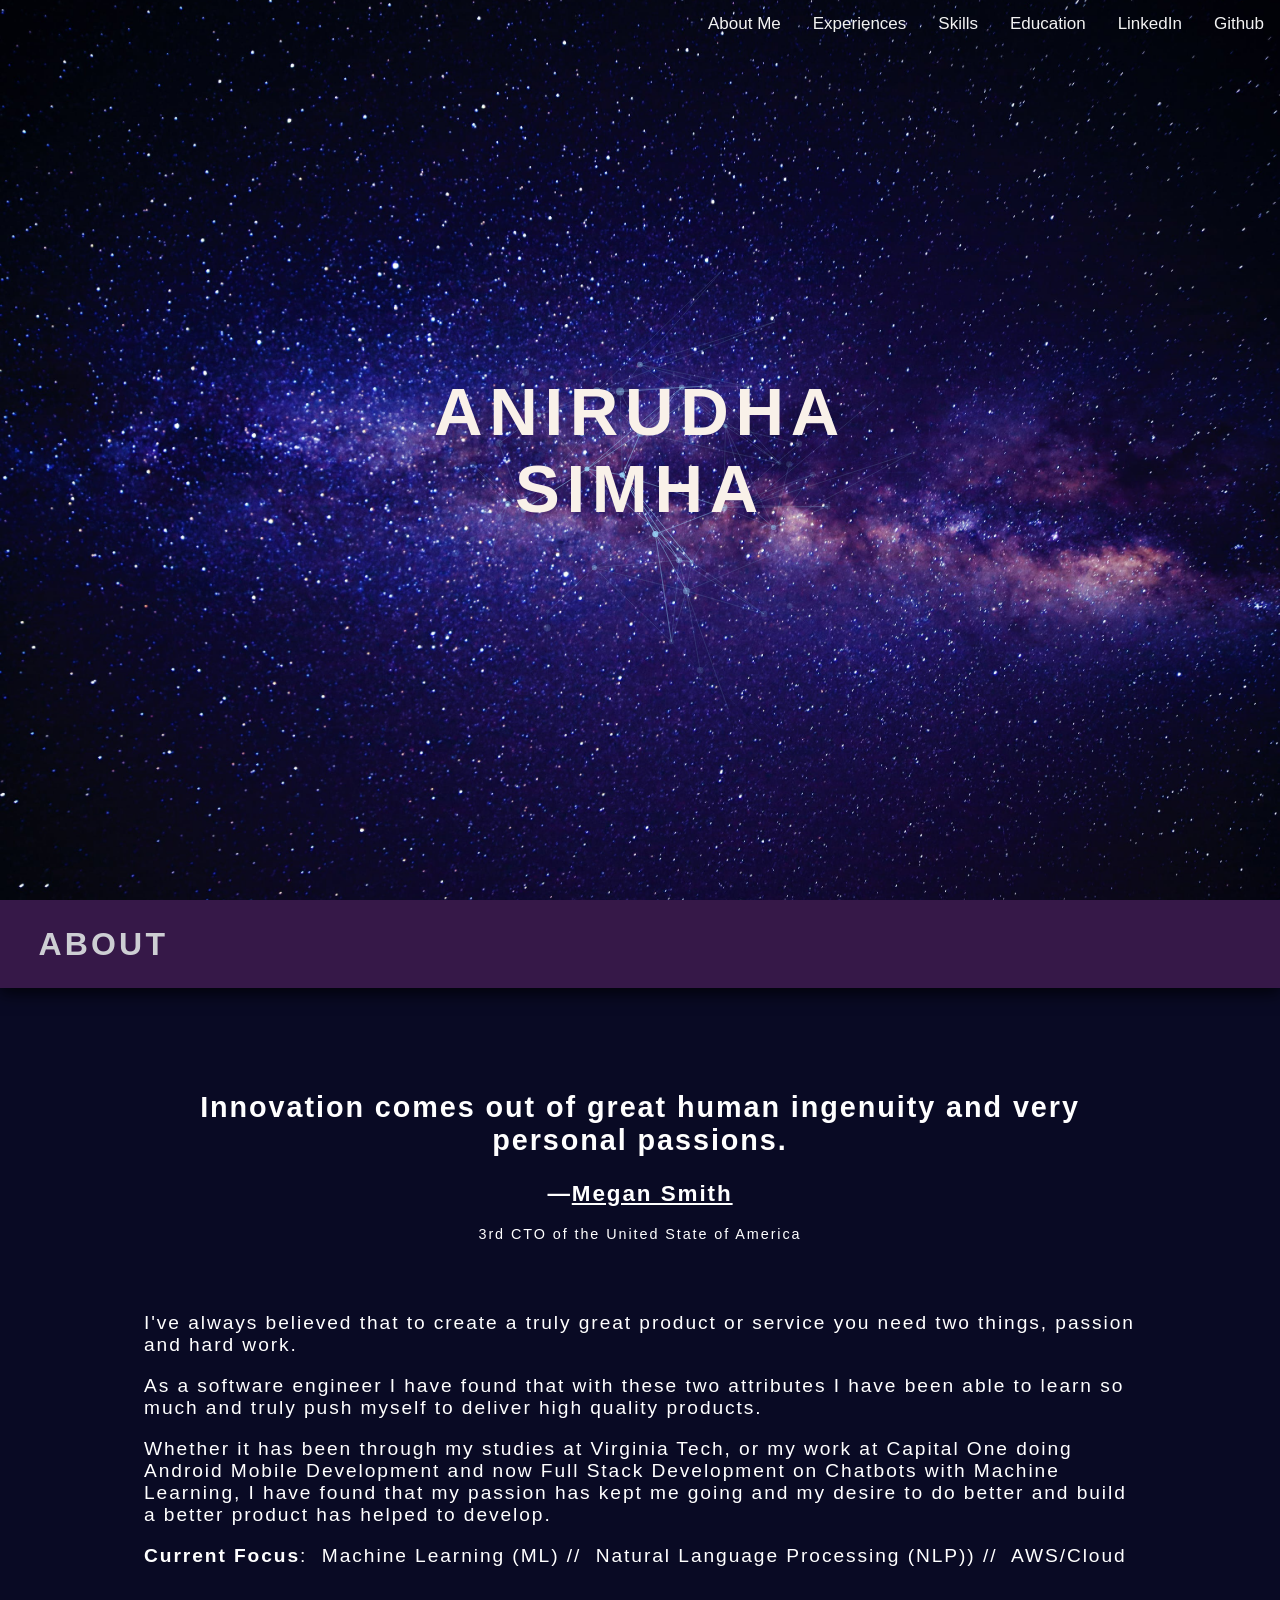
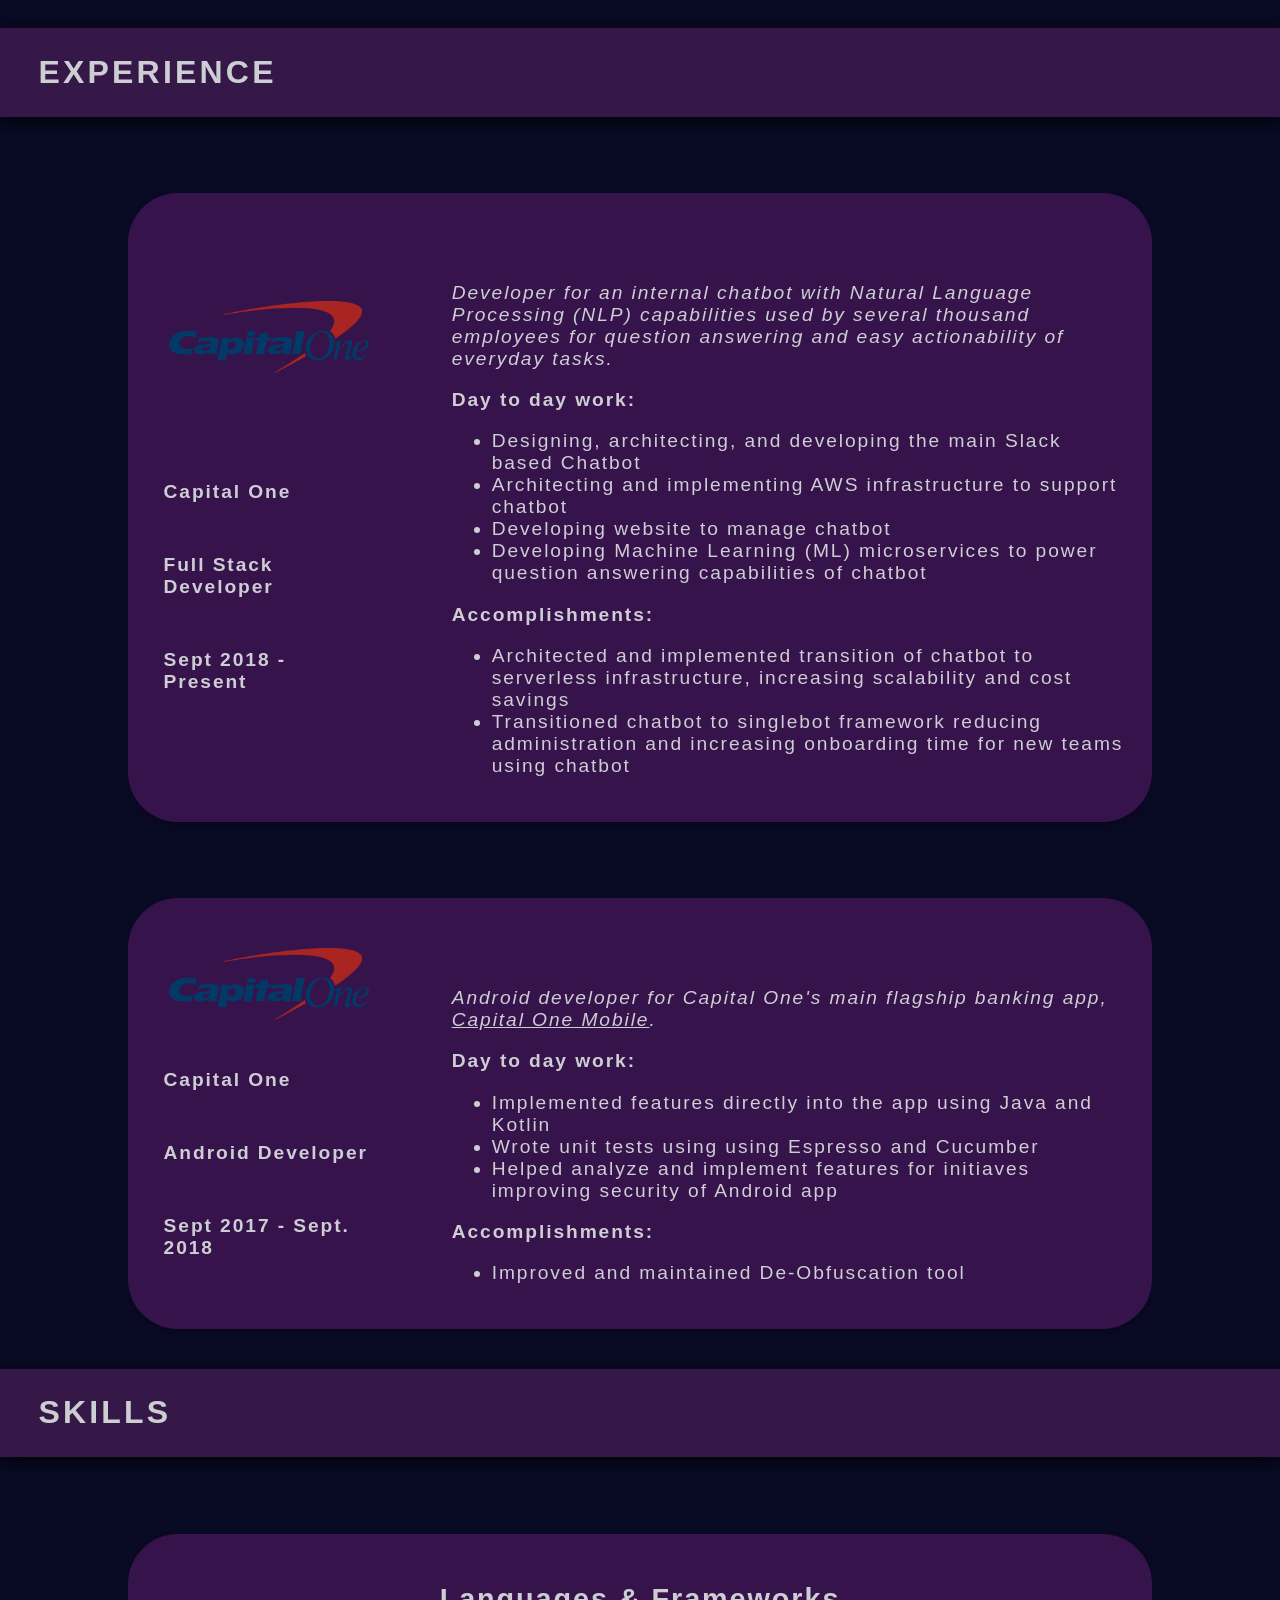
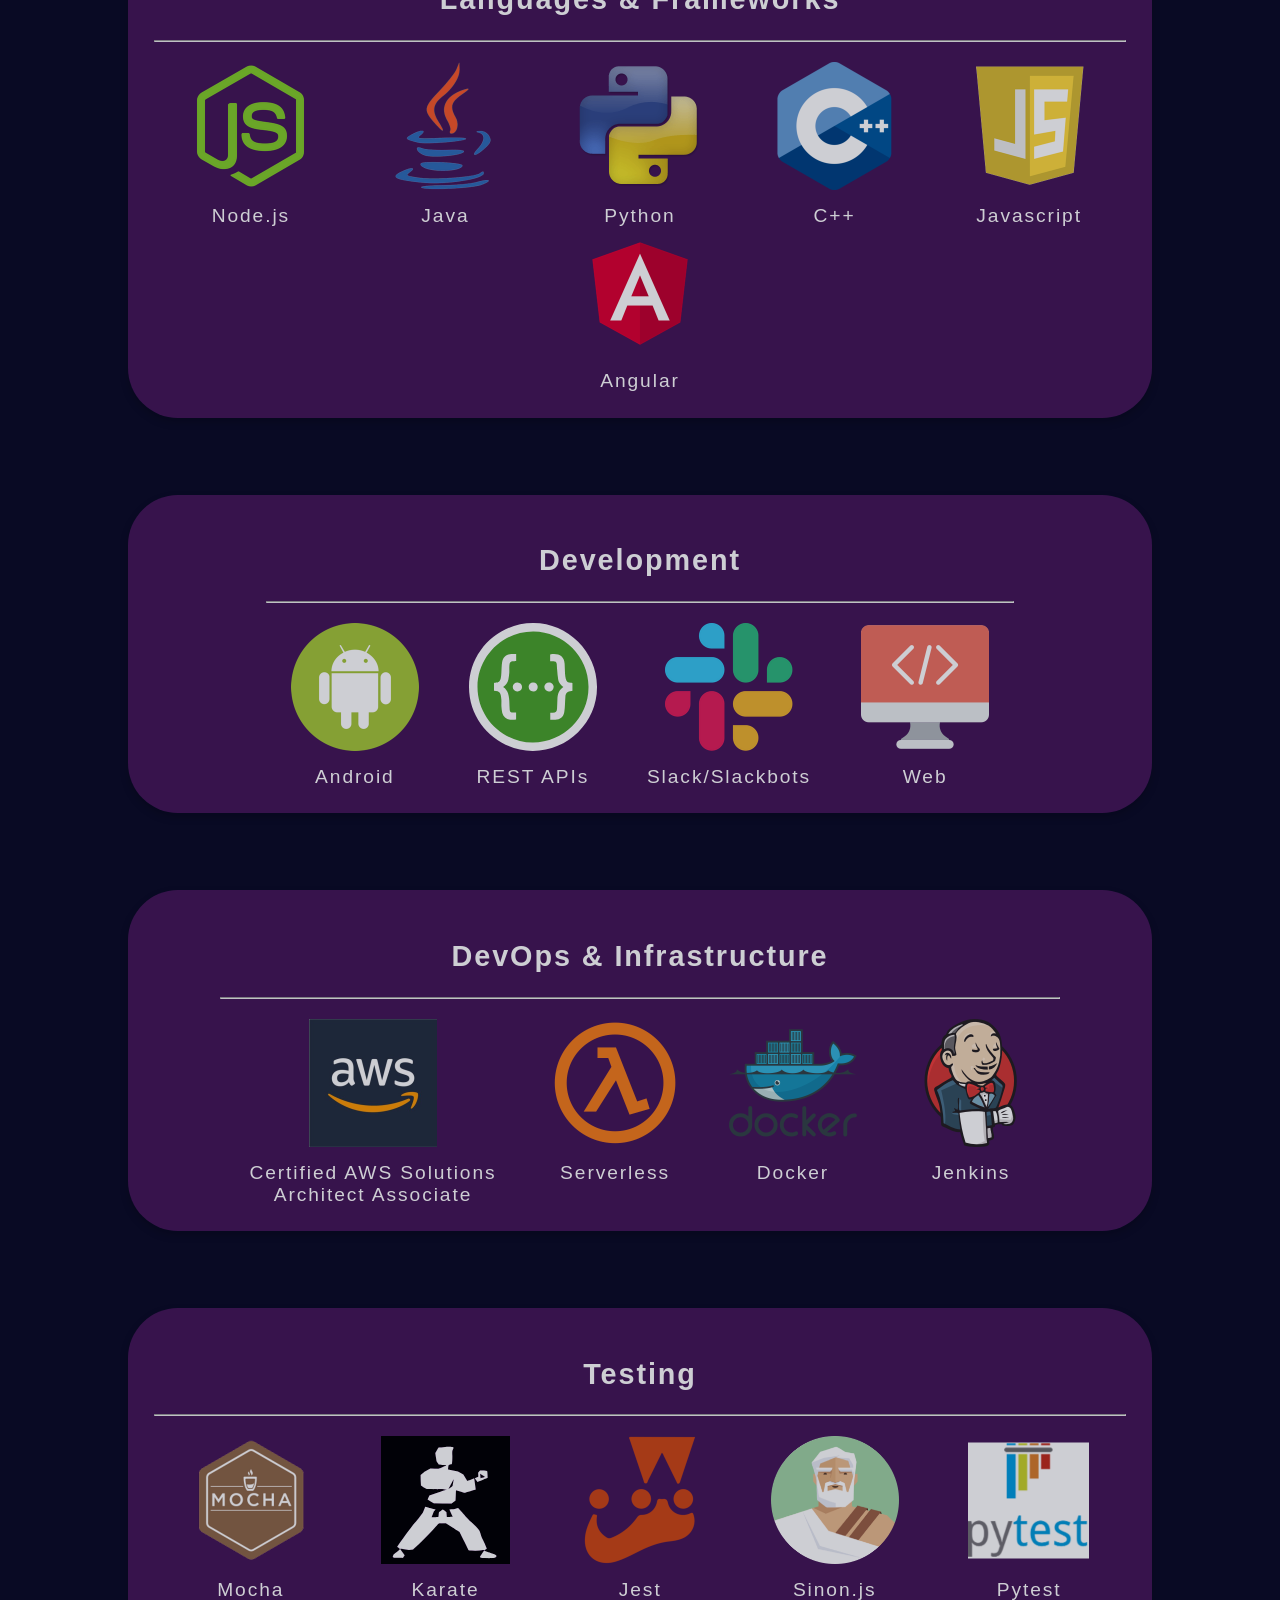
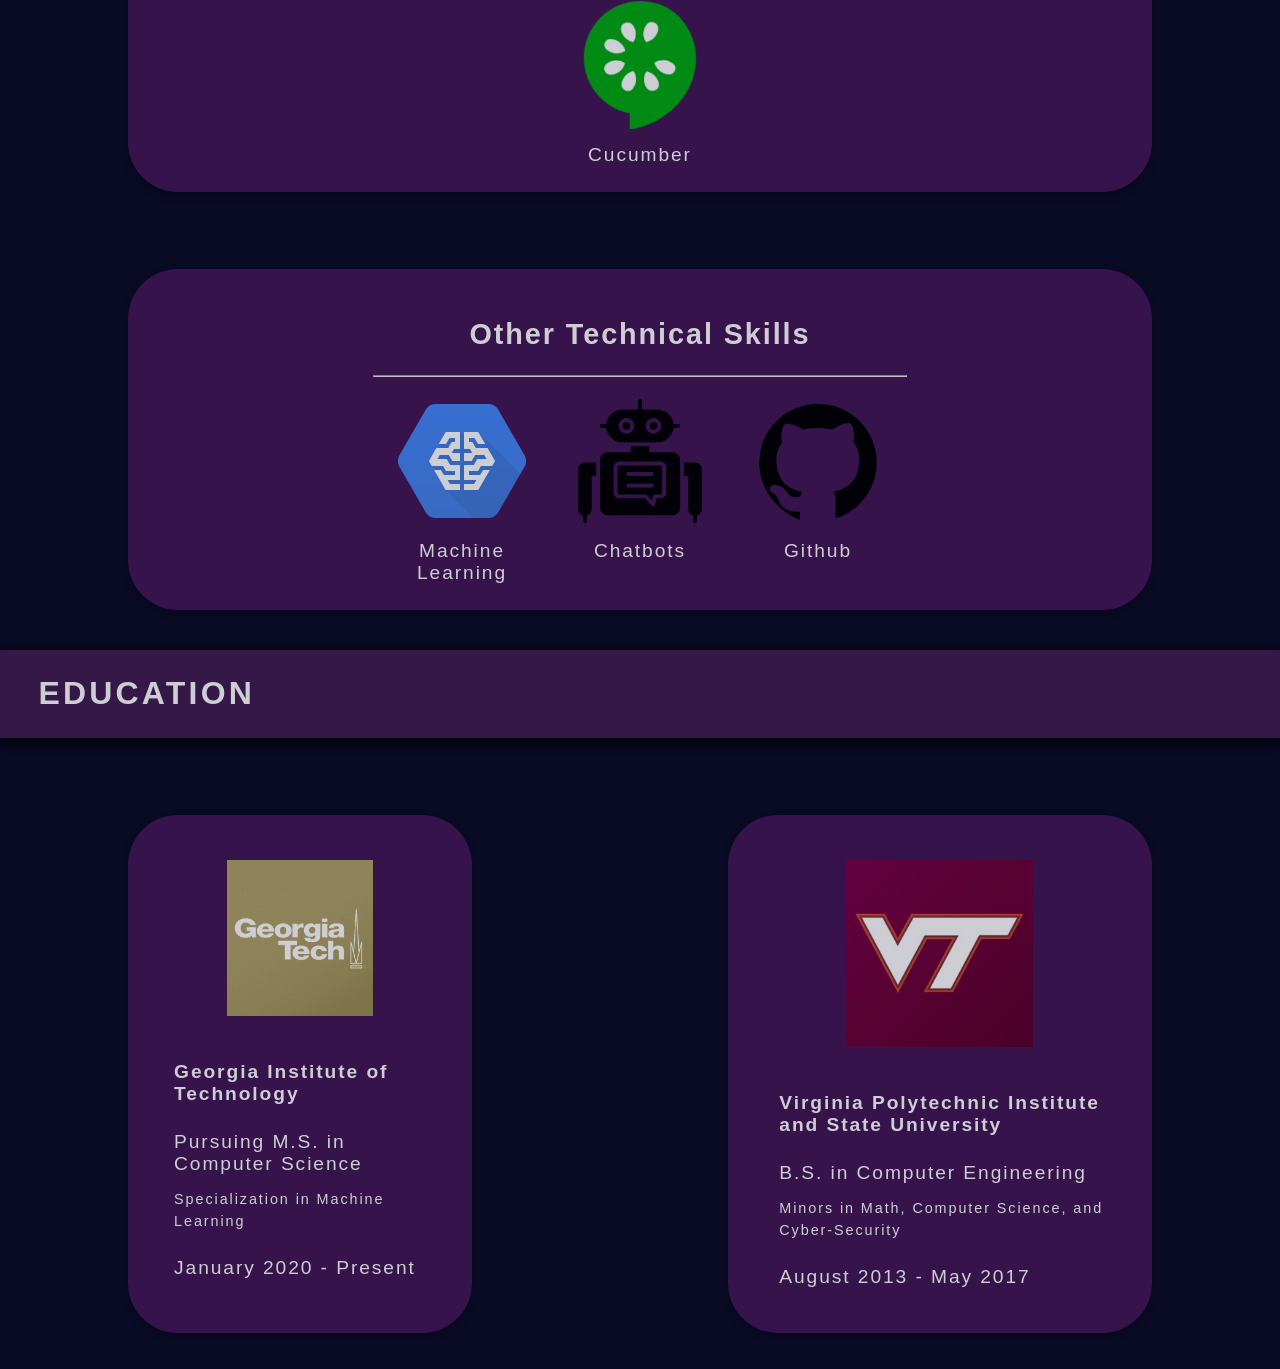
==== index.html @ b4ef79b9 "icon" ====
<!DOCTYPE html>
<html lang="en" class="no-js">

<head>
    <meta charset="UTF-8"/>
    <meta http-equiv="X-UA-Compatible" content="IE=edge">
    <!--    <meta name="viewport" content="width=device-width, initial-scale=1">-->
    <meta name="viewport" content="user-scalable=no, width=device-width, initial-scale=1.0"/>
    <meta name="apple-mobile-web-app-capable" content="yes"/>
    <meta name="author" content="Anirudha Simha">
    <meta name="description" content="Anirudha Simha's personal website | Software Engineer | M.S. Student">
    <title>Anirudha Simha</title>
    <link rel="shortcut icon" href="./images/favicon.ico">
    <link rel="stylesheet" type="text/css" href="styles/normalize.css"/>
    <link rel="stylesheet" type="text/css" href="styles/main.css"/>
    <link rel="stylesheet" type="text/css" href="styles/component.css"/>
    <!-- <link rel="stylesheet" type="text/css" href="styles/animated_background.css" /> -->
    <link href='http://fonts.googleapis.com/css?family=Raleway:200,400,800' rel='stylesheet' type='text/css'>
    <!--[if IE]>
    <script src="http://html5shiv.googlecode.com/svn/trunk/html5.js"></script>
    <![endif]-->
</head>

<!-- Background color is a steel gray color -->

<body>
<section id="intro">
    <!-- Displaying a cool space space background -->
    <div class=" demo-1">

        <div class="content">
            <div id="large-header" class="large-header">
                <div class="topnav" id="navbar">
                    <a href="#about">About Me</a>
                    <a href="#experience">Experiences</a>
                    <a href="#skills">Skills</a>
                    <a href="#education">Education</a>
                    <a href="https://linkedin.com/in/anirudha-simha" target="_blank">LinkedIn</a>
                    <a href="https://github.com/anirudha-simha" target="_blank">Github</a>
                </div>
                <canvas id="demo-canvas"></canvas>

                <h1 class="main-title">Anirudha Simha</h1>
            </div>

        </div>
    </div>
</section>


<!-- <div class="stars" style="z-index: -999;"></div>
<div class="twinkling" style="z-index: -998;"></div> -->

<!-- About Me -->

<section id="about">
    <h1 class=" section-title ">About</h1>
    <div class=" container section-content ">
        <!-- Quote that I belive in -->
        <blockquote style=" color: white; text-align: center; ">
            <h2 class=" quotation ">Innovation comes out of great human ingenuity and very personal passions.</h2>
            <h3>—<a href="https://en.wikipedia.org/wiki/Megan_Smith" target="_blank" style="color: white;">Megan
                Smith</a></h3>
            <sup>3rd CTO of the United State of America</sup>
        </blockquote>
        <br>
        <p style=" color: white; ">
            I've always believed that to create a truly great product or service you need two things, passion and hard
            work.
        </p>
        <p style=" color: white; ">
            As a software engineer I have found that with these two attributes I have been able to learn so much and
            truly push myself to deliver high quality products.
        </p>
        <p style=" color: white; ">
            Whether it has been through my studies at Virginia Tech, or my work at Capital One doing Android Mobile
            Development and now Full Stack Development on Chatbots with Machine Learning, I have found that my passion
            has kept me going and my desire to do better
            and build a better product has helped to develop.
        </p>
        <p style=" color: white; ">
            <strong>Current Focus</strong>:&nbsp;
            <a>Machine Learning (ML)</a>&nbsp;//&nbsp;
            <a>Natural Language Processing (NLP))</a>&nbsp;//&nbsp;
            <a>AWS/Cloud</a>
        </p>
    </div>
</section>

<!-- My Experiences -->

<section id="experience" style=" margin-top: 40px; ">
    <!--        <div class="stars" style="z-index: -999;"></div>-->
    <!--        <div class="twinkling" style="z-index: -998;"></div>-->
    <!-- Header -->
    <h1 class=" section-title ">Experience</h1>

    <!-- Curent Position at Capital One -->
    <div class=" card section-content ">
        <div class=" work-card-image-container ">
            <img class=" work-card-image " src=" images/1280px-Capital_One_logo.svg.png ">
            <div class=work-card-details>
                <h4><b>Capital One</b></h4>
                <h4><b>Full Stack Developer</b></h4>
                <h4><b>Sept 2018 - Present</b></h4>
            </div>
        </div>

        <div class=" work-card-content " style=" margin-left: 7%; ">
            <p><br><br><i>Developer for an internal chatbot with Natural Language Processing
                (NLP) capabilities used by several thousand employees for question answering and easy
                actionability of everyday tasks.</i><br></p>

            <b style=" margin-top: 20px; ">Day to day work:</b>
            <ul>
                <li>Designing, architecting, and developing the main Slack based Chatbot</li>
                <li>Architecting and implementing AWS infrastructure to support chatbot</li>
                <li>Developing website to manage chatbot</li>
                <li>Developing Machine Learning (ML) microservices to power question answering capabilities of chatbot
                </li>
            </ul>

            <b style=" margin-top: 20px; ">Accomplishments:</b>
            <ul>
                <li>Architected and implemented transition of chatbot to serverless infrastructure, increasing
                    scalability and cost savings
                </li>
                <li>Transitioned chatbot to singlebot framework reducing administration and increasing onboarding time
                    for new teams using chatbot
                </li>
            </ul>

        </div>
    </div>

    <!-- Android Position at Capital One -->
    <div class=" card section-content">
        <div class=" work-card-image-container ">
            <img class=" work-card-image " src=" images/1280px-Capital_One_logo.svg.png ">
            <div class=work-card-details>
                <h4><b>Capital One</b></h4>
                <h4><b>Android Developer</b></h4>
                <h4><b>Sept 2017 - Sept. 2018</b></h4>
            </div>
        </div>
        <div class=" work-card-content " style=" margin-left: 7%; ">


            <p><br><br><i>Android developer for Capital One's main flagship banking app, <a style="color: white;"
                                                                                            target="_blank"
                                                                                            href="https://play.google.com/store/apps/details?id=com.konylabs.capitalone&hl=en_US">Capital
                One Mobile</a>.</i><br></p>

            <b style=" margin-top: 20px; ">Day to day work:</b>
            <ul>
                <li>Implemented features directly into the app using Java and Kotlin</li>
                <li>Wrote unit tests using using Espresso and Cucumber</li>
                <li>Helped analyze and implement features for initiaves improving security of Android app</li>
            </ul>

            <b style=" margin-top: 20px; ">Accomplishments:</b>
            <ul>
                <li>Improved and maintained De-Obfuscation tool</li>
            </ul>


        </div>
    </div>


</section>

<section id="skills" style=" margin-top: 40px; ">

    <h1 class=" section-title ">Skills</h1>

    <!-- Languages -->
    <div class="card section-content">
        <div style="width: inherit;text-align: center;overflow: hidden;">
            <h2 style="justify-content: center;">Languages & Frameworks</h4>
                <hr>
                <div class="icons-container">
                    <!-- Node.js  -->
                    <figure class="skills-holder">
                        <img class="skills-icon" src="images/languages/node.jpg">
                        <figcaption>Node.js</figcaption>
                    </figure>

                    <!-- Java -->
                    <figure class="skills-holder">
                        <img class="skills-icon" src=" images/languages/1200px-Java_programming_language_logo.svg.png">
                        <figcaption>Java</figcaption>
                    </figure>

                    <!-- Python -->
                    <figure class="skills-holder">
                        <img class="skills-icon" src=" images/languages/1200px-Python-logo-notext.svg.png">
                        <figcaption>Python</figcaption>
                    </figure>

                    <!-- C++ -->
                    <figure class="skills-holder">
                        <img class="skills-icon" src=" images/languages/306px-ISO_C++_Logo.svg.png">
                        <figcaption>C++</figcaption>
                    </figure>

                    <!-- Javascript -->
                    <figure class="skills-holder">
                        <img class="skills-icon" src="images/languages/d5cdfab0bec790f3e69ca95930cfa7b5.png">
                        <figcaption>Javascript</figcaption>
                    </figure>

                    <!-- Angular -->
                    <figure class="skills-holder">
                        <img class="skills-icon" src="images/languages/angular.png">
                        <figcaption>Angular</figcaption>
                    </figure>
                    <!-- C -->
                    <!-- <figure class="skills-holder
">
                    <img class="skills-icon" src="images/c-programming-569564.webp">
                    <figcaption>C++</figcaption>
                </figure> -->

                </div>
        </div>
    </div>

    <!-- Development Skills -->
    <div class="card section-content">
        <div style="width: inherit;text-align: center;overflow: hidden;">
            <h2 style="justify-content: center;">Development</h4>
                <hr>
                <div class="icons-container">
                    <!-- Android Development  -->
                    <figure class="skills-holder">
                        <img class="skills-icon" src="images/development/android_logo.png">
                        <figcaption>Android</figcaption>
                    </figure>

                    <!-- REST API Development  -->
                    <figure class="skills-holder">
                        <img class="skills-icon" src="images/development/rest_apis.svg">
                        <figcaption>REST APIs</figcaption>
                    </figure>

                    <!-- Slack Development  -->
                    <figure class="skills-holder">
                        <img class="skills-icon" src="images/development/slack-logo-1481728-1254330.png">
                        <figcaption>Slack/Slackbots</figcaption>
                    </figure>

                    <!-- Web Development  -->
                    <figure class="skills-holder">
                        <img class="skills-icon" src="images/development/web-dev.png">
                        <figcaption>Web</figcaption>
                    </figure>


                </div>
        </div>
    </div>

    <!-- Backend, DevOps, and Infrastructure Skills -->
    <div class="card section-content">
        <div style="width: inherit;text-align: center;overflow: hidden;">
            <h2 style="justify-content: center;">DevOps & Infrastructure</h4>
                <hr>
                <div class="icons-container">
                    <!-- AWS  -->
                    <figure class="skills-holder">
                        <img class="skills-icon" src="images/technical_skills/aws.png">
                        <figcaption style="max-width: 256px"> Certified AWS Solutions Architect Associate</figcaption>
                    </figure>

                    <!-- Serverless  -->
                    <figure class="skills-holder">
                        <img class="skills-icon" src="images/aws/AWS_Lambda_logo.png">
                        <figcaption>Serverless</figcaption>
                    </figure>

                    <!-- Docker  -->
                    <figure class="skills-holder">
                        <img class="skills-icon" src="images/technical_skills/docker.png">
                        <figcaption>Docker</figcaption>
                    </figure>

                    <!-- Jenkins  -->
                    <figure class="skills-holder">
                        <img class="skills-icon" src="images/technical_skills/jenkins.png">
                        <figcaption>Jenkins</figcaption>
                    </figure>


                </div>
        </div>
    </div>

    <!-- Testing Skills -->
    <div class="card section-content">
        <div style="width: inherit;text-align: center;overflow: hidden;">
            <h2 style="justify-content: center;">Testing</h4>
                <hr>
                <div class="icons-container">
                    <!-- Unit Development  -->
                    <figure class="skills-holder">
                        <a href="https://mochajs.org" target="_blank">
                            <img class="skills-icon" src="images/testing/mocha.png">
                        </a>
                        <figcaption>Mocha</figcaption>
                    </figure>

                    <!-- ATDD Testing  -->
                    <figure class="skills-holder">
                        <a href="https://github.com/intuit/karate" target="_blank">
                            <img class="skills-icon" src="images/testing/karate-logo.svg"
                                 style="width: auto ;height: 128px;">
                        </a>
                        <figcaption>Karate</figcaption>
                    </figure>

                    <!-- Jest Testing  -->
                    <figure class="skills-holder">
                        <a href="https://jestjs.io/" target="_blank">
                            <img class="skills-icon" src="images/testing/jestlogo.png">
                        </a>
                        <figcaption>Jest</figcaption>
                    </figure>

                    <!-- Sinon  -->
                    <figure class="skills-holder">
                        <a href="https://sinonjs.org/" target="_blank">
                            <img class="skills-icon" src="images/testing/sinon.png"
                                 style="max-width: 128px; max-height: 128px;">
                        </a>
                        <figcaption>Sinon.js</figcaption>
                    </figure>

                    <!-- Pytest  -->
                    <figure class="skills-holder">
                        <a href="https://docs.pytest.org/en/latest/" target="_blank">
                            <img class="skills-icon" src="images/testing/pytest.png">
                        </a>
                        <figcaption>Pytest</figcaption>
                    </figure>

                    <!-- Cucmber  -->
                    <figure class="skills-holder">
                        <a href="https://cucumber.io/" target="_blank">
                            <img class="skills-icon" src="images/testing/cucmber.png"
                                 style="width: 128px; height: 128px;">
                        </a>
                        <figcaption>Cucumber</figcaption>
                    </figure>


                </div>
        </div>
    </div>

    <!-- Other Technical Skills -->
    <div class="card section-content">
        <div style="width: inherit;text-align: center;overflow: hidden;">
            <h2 style="justify-content: center;">Other Technical Skills</h4>
                <hr>
                <div class="icons-container">
                    <!-- Machine Learning  -->
                    <figure class="skills-holder">
                        <img class="skills-icon" src="images/technical_skills/mahcine-learning.png">
                        <figcaption style="max-width: 128px;">Machine Learning</figcaption>
                    </figure>

                    <!-- AWS  -->
                    <figure class="skills-holder">
                        <img class="skills-icon" src="images/technical_skills/chatbot.png">
                        <figcaption>Chatbots</figcaption>
                    </figure>

                    <!-- Github  -->
                    <figure class="skills-holder">
                        <img class="skills-icon" src="images/technical_skills/github.png">
                        <figcaption>Github</figcaption>
                    </figure>
                </div>
        </div>
    </div>


</section>

<section id="education" style=" margin-top: 40px; ">

    <h1 class=" section-title ">Education</h1>
    <div class=" education">

        <div class=" card section-content">
            <img src="images/education/gt.jpeg" style="max-width: 50%; max-height: 50%; margin: 20px;">
            <div class=" work-card-content " style=" margin-left: 7%; ">

                <h4><b>Georgia Institute of Technology</b></h4>

                <p>Pursuing M.S. in Computer Science</p>
                <sup>Specialization in Machine Learning</sup>

                <p>January 2020 - Present</p>

            </div>
        </div>

        <div class=" card section-content">
            <img src="images/education/vt.jpg" style="max-width: 50%; max-height: 50%; margin: 20px;">
            <div class=" work-card-content " style=" margin-left: 7%; ">

                <h4><b>Virginia Polytechnic Institute and State University</b></h4>

                <p>B.S. in Computer Engineering</p>
                <sup>Minors in Math, Computer Science, and Cyber-Security</sup>

                <p>August 2013 - May 2017</p>

            </div>
        </div>
    </div>


</section>

<!-- /container -->
<br>
<br>
<script src=" scripts/TweenLite.min.js "></script>
<script src=" scripts/EasePack.min.js "></script>
<script src=" scripts/rAF.js "></script>
<script src=" scripts/animated_lines.js "></script>
<!--    <script src=" ./index.js "></script>-->
</body>

</html>
---- styles/main.css ----
.large-header {
    position: relative;
    width: 100%;
    background: #111;
    overflow: hidden;
    background-size: cover;
    background-position: center center;
    z-index: 1;
}

.demo .large-header {
    background-image: url("https://s3-us-west-2.amazonaws.com/s.cdpn.io/499416/demo-bg.jpg");
}

.main-title {
    position: absolute;
    margin: 0;
    padding: 0;
    color: #f9f1e9;
    text-align: center;
    top: 50%;
    left: 50%;
    -webkit-transform: translate3d(-50%, -50%, 0);
    transform: translate3d(-50%, -50%, 0);
}

.demo .main-title {
    text-transform: uppercase;
    font-size: 4.2em;
    letter-spacing: 0.1em;
}

.main-title .thin {
    font-weight: 200;
}

@media only screen and (max-width: 768px) {
    .demo .main-title {
        font-size: 3em;
    }
}

body {
    background-color: #090a24;
}


/* Add a black background color to the top navigation */

.topnav {
    /* background-color: #333; */
    overflow: hidden;
    float: right;
}

/* The sticky class is added to the navbar with JS when it reaches its scroll position */
.sticky {
    position: fixed;
    top: 0;
    width: 100%;
}

/* Add some top padding to the page content to prevent sudden quick movement (as the navigation bar gets a new position at the top of the page (position:fixed and top:0) */
.sticky + .content {
    padding-top: 60px;
}


/* Style the links inside the navigation bar */

.topnav a {
    float: left;
    color: #f2f2f2;
    text-align: center;
    padding: 14px 16px;
    text-decoration: none;
    font-size: 17px;
    display: block;
}


/* Change the color of links on hover */

.topnav a:hover {
    background-color: #ddd;
    color: black;
}


/* Add a color to the active/current link */

.topnav a.active {
    background-color: #4caf50;
    color: white;
}

.section-content {
    padding: 1%;
    margin-left: 10%;
    margin-right: 10%;
    font-size: 1.2em;
    letter-spacing: 0.1em;
    margin-top: 6%;
}

.section-title {
    background-color: #421c52;
    padding: 2%;
    color: white;
    text-transform: uppercase;
    letter-spacing: 0.1em;
    margin: 0px;
    padding-left: 3%;
    opacity: 80%;
    box-shadow: 0 4px 16px 0 rgba(0, 0, 0);
}

.card {
    /* Add shadows to create the "card" effect */
    display: flex;
    justify-content: space-evenly;
    flex-flow: row wrap;
    box-shadow: 0 4px 8px 0 rgba(0, 0, 0, 0.2);
    transition: 0.3s;
    padding: 2%;
    background-color: rgb(67, 22, 87);
    color: white;
    border-radius: 50px;
    opacity: 80%;
}


/* On mouse-over, add a deeper shadow */

.card:hover {
    box-shadow: 0 16px 32px 0 rgb(0, 0, 0);
    transform: scale(1.05);
    opacity: 100%;
    z-index: 555555 !important;

}


/* Add some padding inside the card container */

.container {
    padding: 2px 16px;
}

.work-card-image {
    height: auto;
    max-width: 200px;
    object-fit: contain;
    padding: 5px;
}

.work-card-image-container {
    display: flex;
    flex-flow: column wrap;
    justify-content: space-evenly;
    margin-right: 10px;
    margin-left: 10px;
    flex: 1;
}

.work-card-details {
    display: flex;
    flex-flow: column wrap;
    justify-content: space-evenly;
    flex-wrap: wrap;
}

.work-card-content {
    flex: 4;
}

.skills-holder {
    text-align: center;
    margin-left: 25px;
    margin-right: 25px;
    flex-grow: 1;
    /* margin: 10px; */
}

.skills-icon {
    width: 128px;
    height: 128px;
    margin-bottom: 10px;
}

.icons-container {
    margin-top: 20px;
    display: flex;
    justify-content: center;
    flex-flow: row wrap;
}


/* SCROLL BAR */


/* width */

::-webkit-scrollbar {
    width: 10px;
}


/* Track */

::-webkit-scrollbar-track {
    box-shadow: inset 0 0 5px #333;
    border-radius: 10px;
}


/* Handle */

::-webkit-scrollbar-thumb {
    opacity: 10%;
    background: #421c52;
    border-radius: 10px;
}

.education {
    display: flex;
    justify-content: space-around;
    flex-direction: row
}

/*For Mobile devices*/
@media screen and (max-width: 480px) {
    .education {
        display: flex;
        justify-content: space-between;
        flex-direction: column
    }

    .card:hover {
        box-shadow: 0 16px 32px 0 rgb(0, 0, 0);
        transform: scale(1.05);
        opacity: 100%;
        z-index: 555555 !important;
        margin-top: 15%;
        margin-bottom: 15%;
    }
}
---- styles/component.css ----
/* Header */

.large-header {
    position: relative;
    width: 100%;
    background: #333;
    overflow: hidden;
    background-size: cover;
    background-position: center center;
    z-index: 1;
}

.demo-1 .large-header {
    background-image: url('../images/pexels-photo-110854.jpeg');
    background-size: cover;
}

.main-title {
    position: absolute;
    margin: 0;
    padding: 0;
    color: #f9f1e9;
    text-align: center;
    top: 50%;
    left: 50%;
    -webkit-transform: translate3d(-50%, -50%, 0);
    transform: translate3d(-50%, -50%, 0);
}

.demo-1 .main-title {
    text-transform: uppercase;
    font-size: 4.2em;
    letter-spacing: 0.1em;
}

.main-title .thin {
    font-weight: 200;
}

@media only screen and (max-width: 768px) {
    .demo-1 .main-title {
        font-size: 3em;
    }
}
---- styles/animated_background.css ----
/* ============================================================================================== 
SED Innovations
https://sed.am
https://mkrtchyan.ga
================================================================================================= */

* {
    margin: 0;
    padding: 0;
}

header {
    background-color: rgba(33, 33, 33, 0.9);
    color: #ffffff;
    display: block;
    font: 14px/1.3 Arial, sans-serif;
    height: 50px;
    position: relative;
    z-index: 5;
    background-repeat: repeat;
}

h2 {
    margin-top: 30px;
    text-align: center;
}

header h2 {
    font-size: 22px;
    margin: 0 auto;
    padding: 10px 0;
    width: 80%;
    text-align: center;
}

header a,
a:visited {
    text-decoration: none;
    color: #fcfcfc;
}

@keyframes move-twink-back {
    from {
        background-position: 0 0;
    }
    to {
        background-position: -10000px 5000px;
    }
}

@-webkit-keyframes move-twink-back {
    from {
        background-position: 0 0;
    }
    to {
        background-position: -10000px 5000px;
    }
}

@-moz-keyframes move-twink-back {
    from {
        background-position: 0 0;
    }
    to {
        background-position: -10000px 5000px;
    }
}

@-ms-keyframes move-twink-back {
    from {
        background-position: 0 0;
    }
    to {
        background-position: -10000px 5000px;
    }
}

@keyframes move-clouds-back {
    from {
        background-position: 0 0;
    }
    to {
        background-position: 10000px 0;
    }
}

@-webkit-keyframes move-clouds-back {
    from {
        background-position: 0 0;
    }
    to {
        background-position: 10000px 0;
    }
}

@-moz-keyframes move-clouds-back {
    from {
        background-position: 0 0;
    }
    to {
        background-position: 10000px 0;
    }
}

@-ms-keyframes move-clouds-back {
    from {
        background-position: 0;
    }
    to {
        background-position: 10000px 0;
    }
}

.stars,
.twinkling,
.clouds {
    position: absolute;
    top: 0;
    left: 0;
    right: 0;
    bottom: 0;
    width: 100%;
    height: 100%;
    display: block;
}

.stars {
    background: #000 url(http://www.script-tutorials.com/demos/360/images/stars.png) repeat top center;
    z-index: 0;
}

.twinkling {
    background: transparent url(http://www.script-tutorials.com/demos/360/images/twinkling.png) repeat top center;
    z-index: 1;
    -moz-animation: move-twink-back 200s linear infinite;
    -ms-animation: move-twink-back 200s linear infinite;
    -o-animation: move-twink-back 200s linear infinite;
    -webkit-animation: move-twink-back 200s linear infinite;
    animation: move-twink-back 200s linear infinite;
}

.clouds {
    background: transparent url(http://www.script-tutorials.com/demos/360/images/clouds3.png) repeat top center;
    z-index: 3;
    -moz-animation: move-clouds-back 200s linear infinite;
    -ms-animation: move-clouds-back 200s linear infinite;
    -o-animation: move-clouds-back 200s linear infinite;
    -webkit-animation: move-clouds-back 200s linear infinite;
    animation: move-clouds-back 200s linear infinite;
}
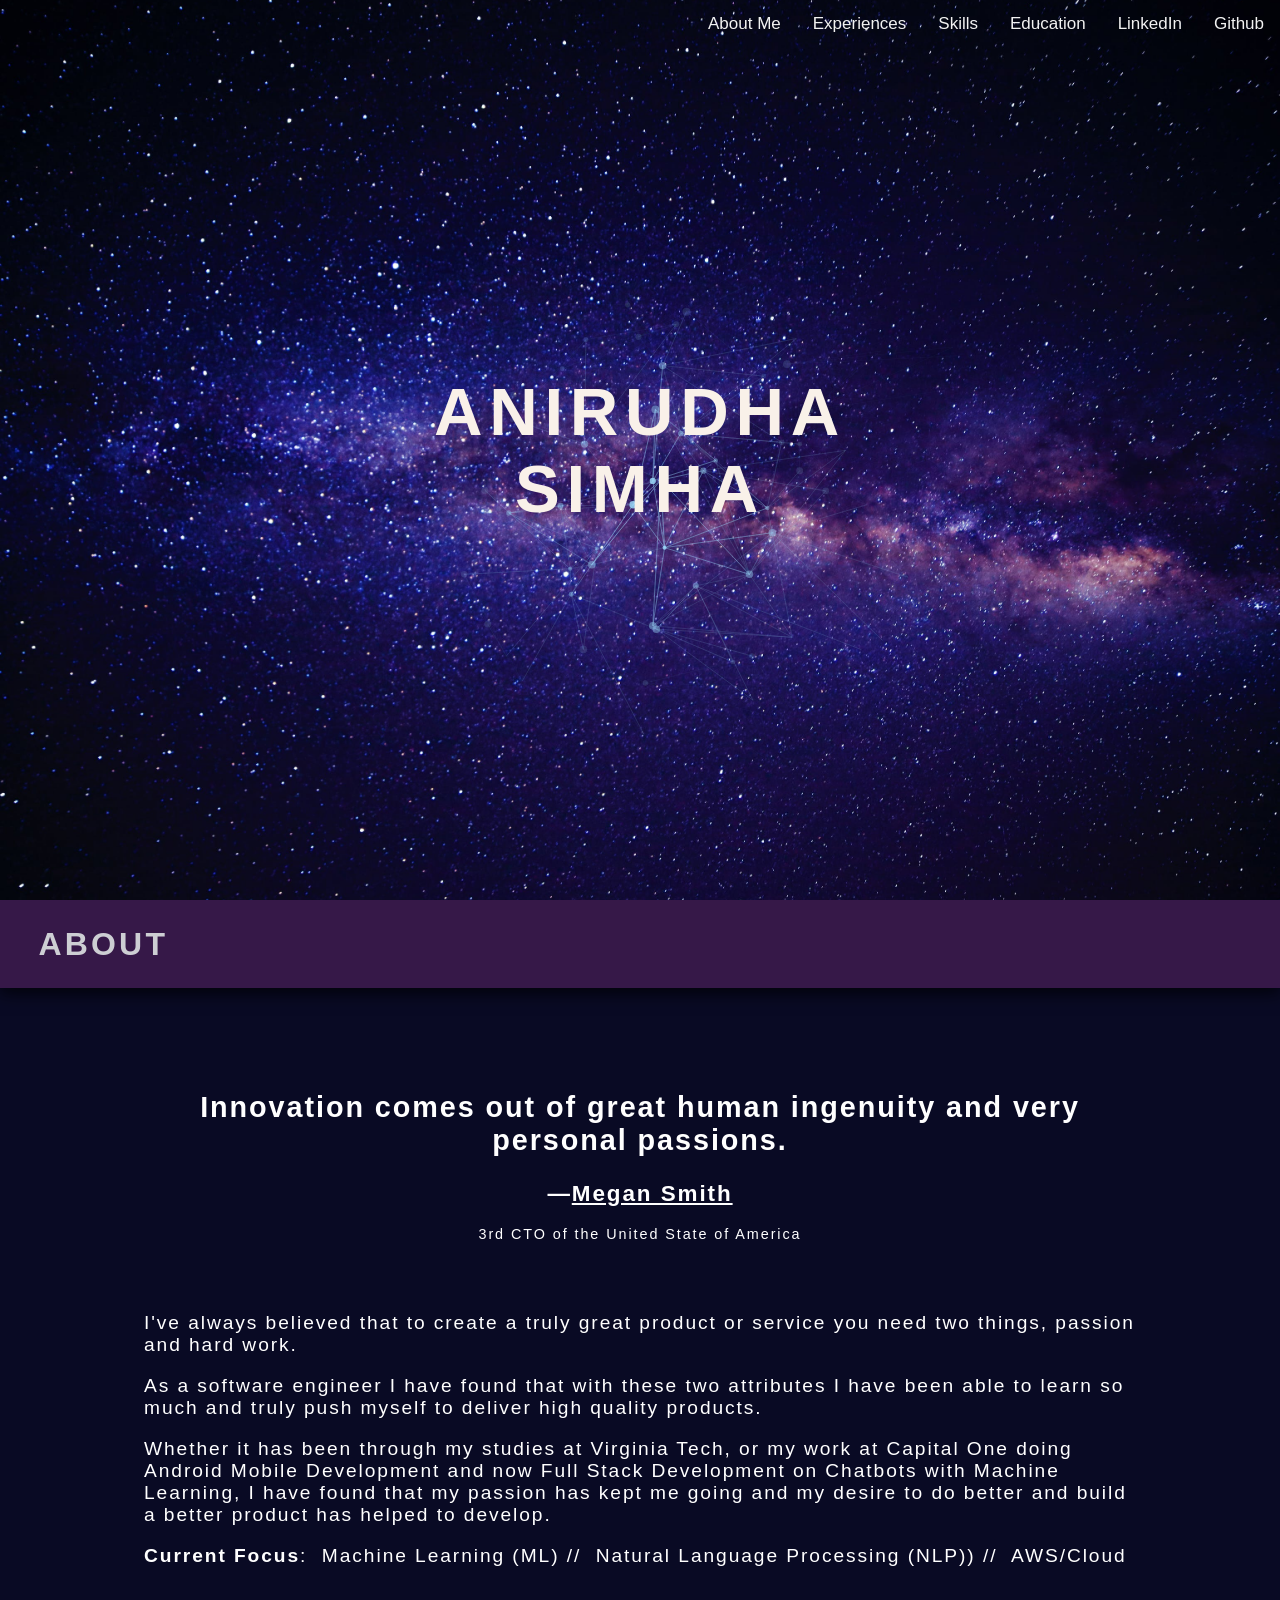
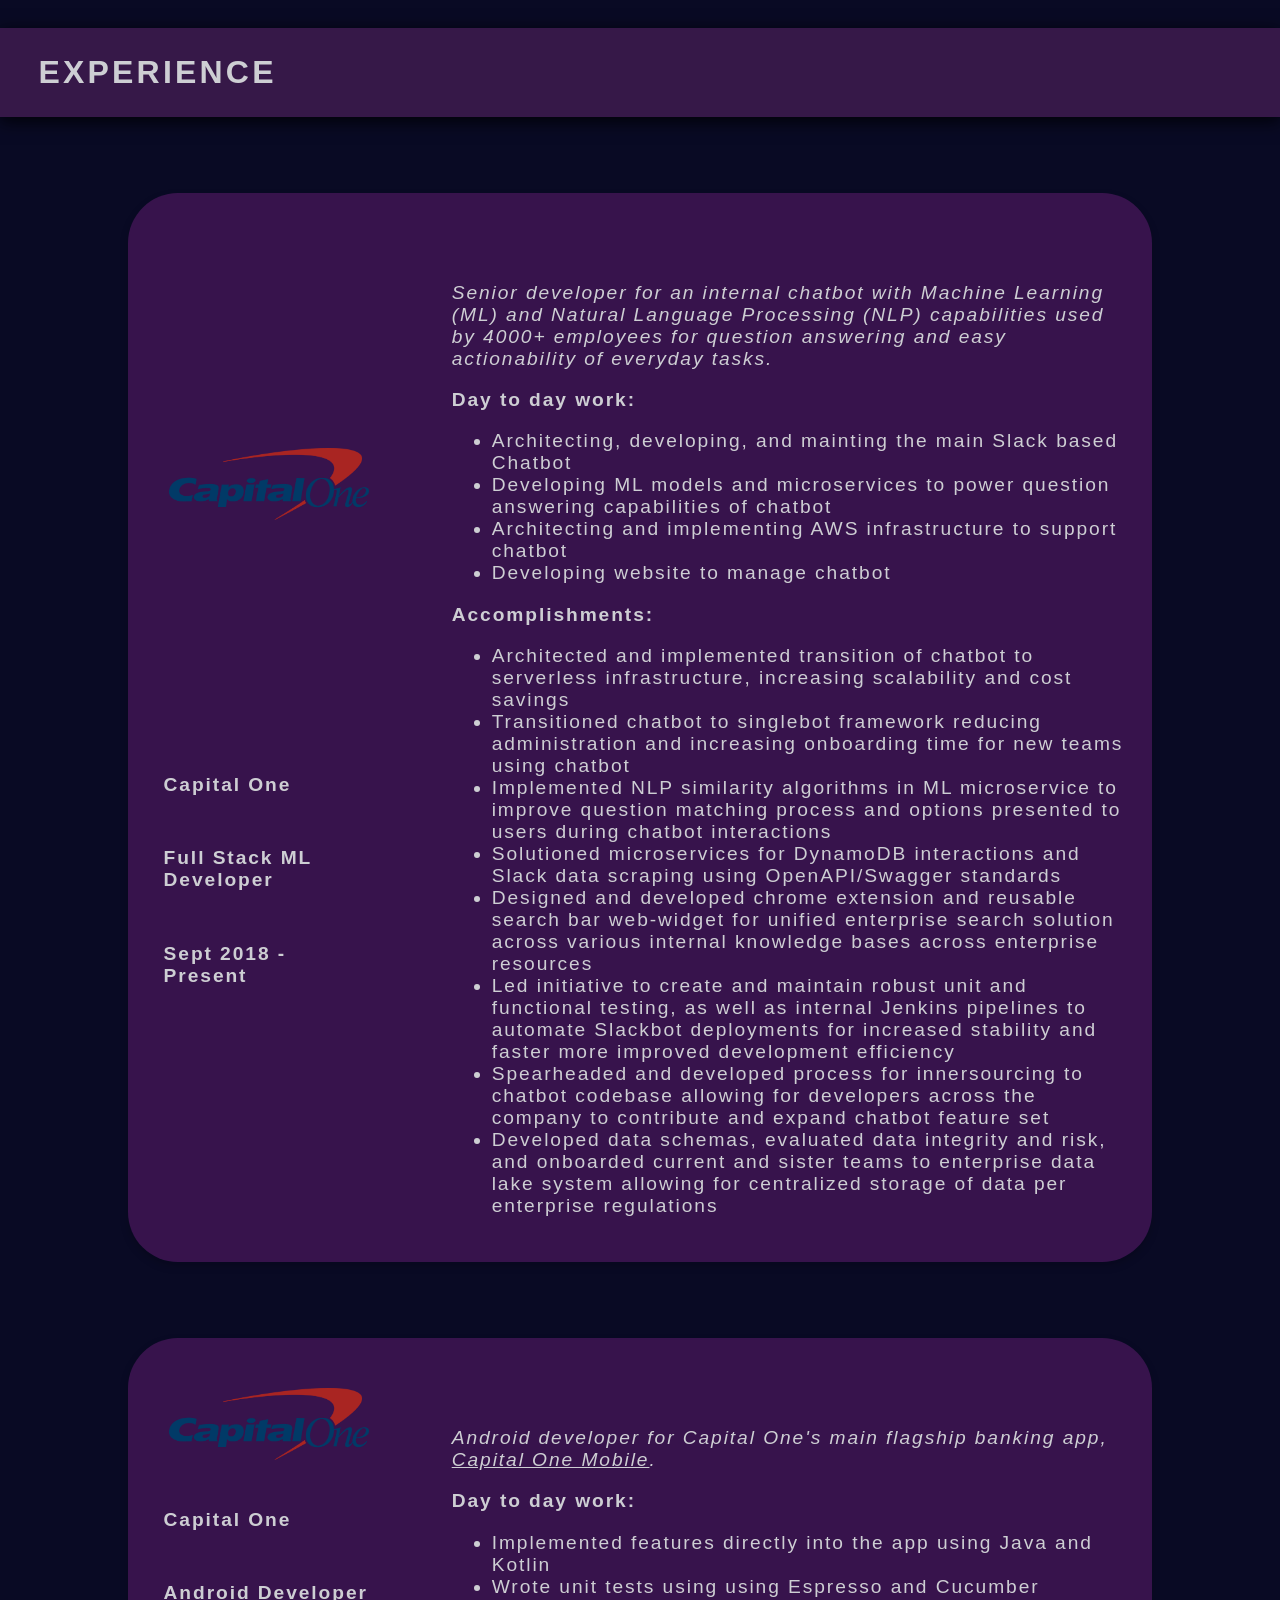
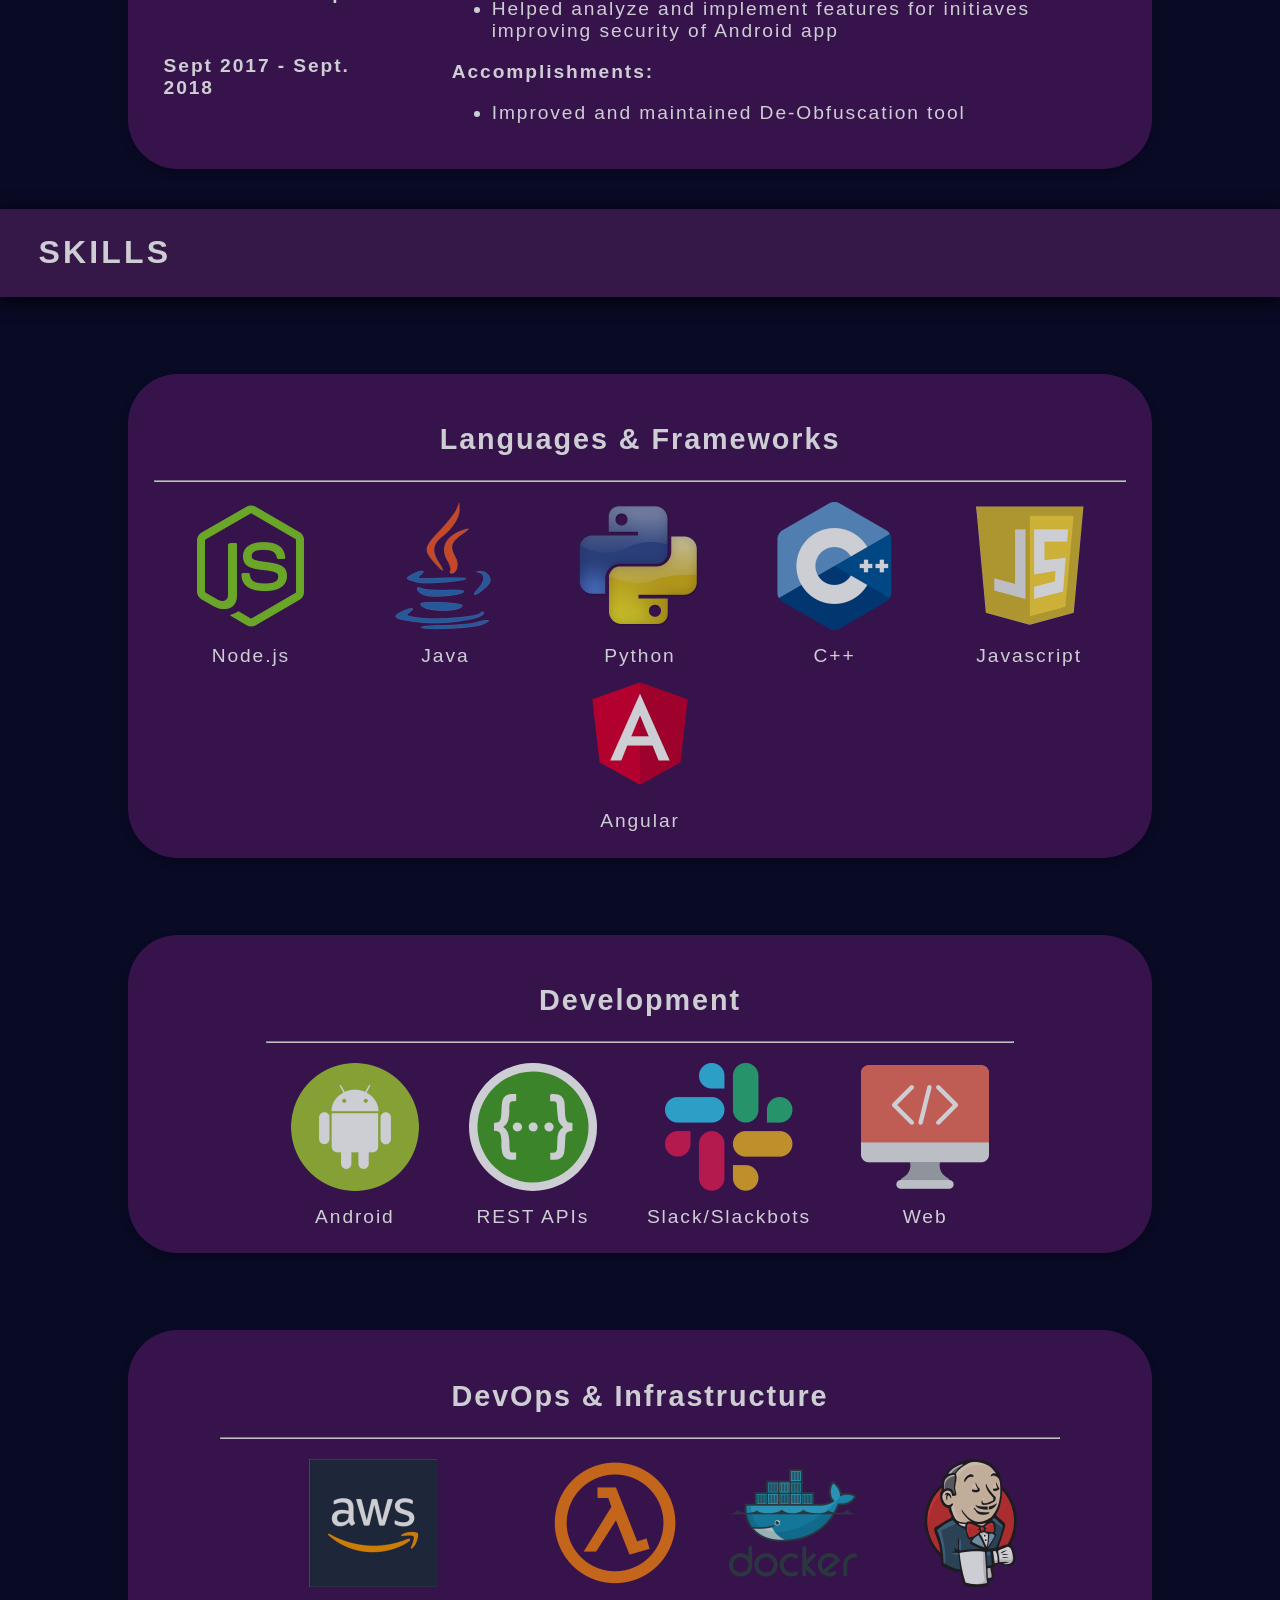
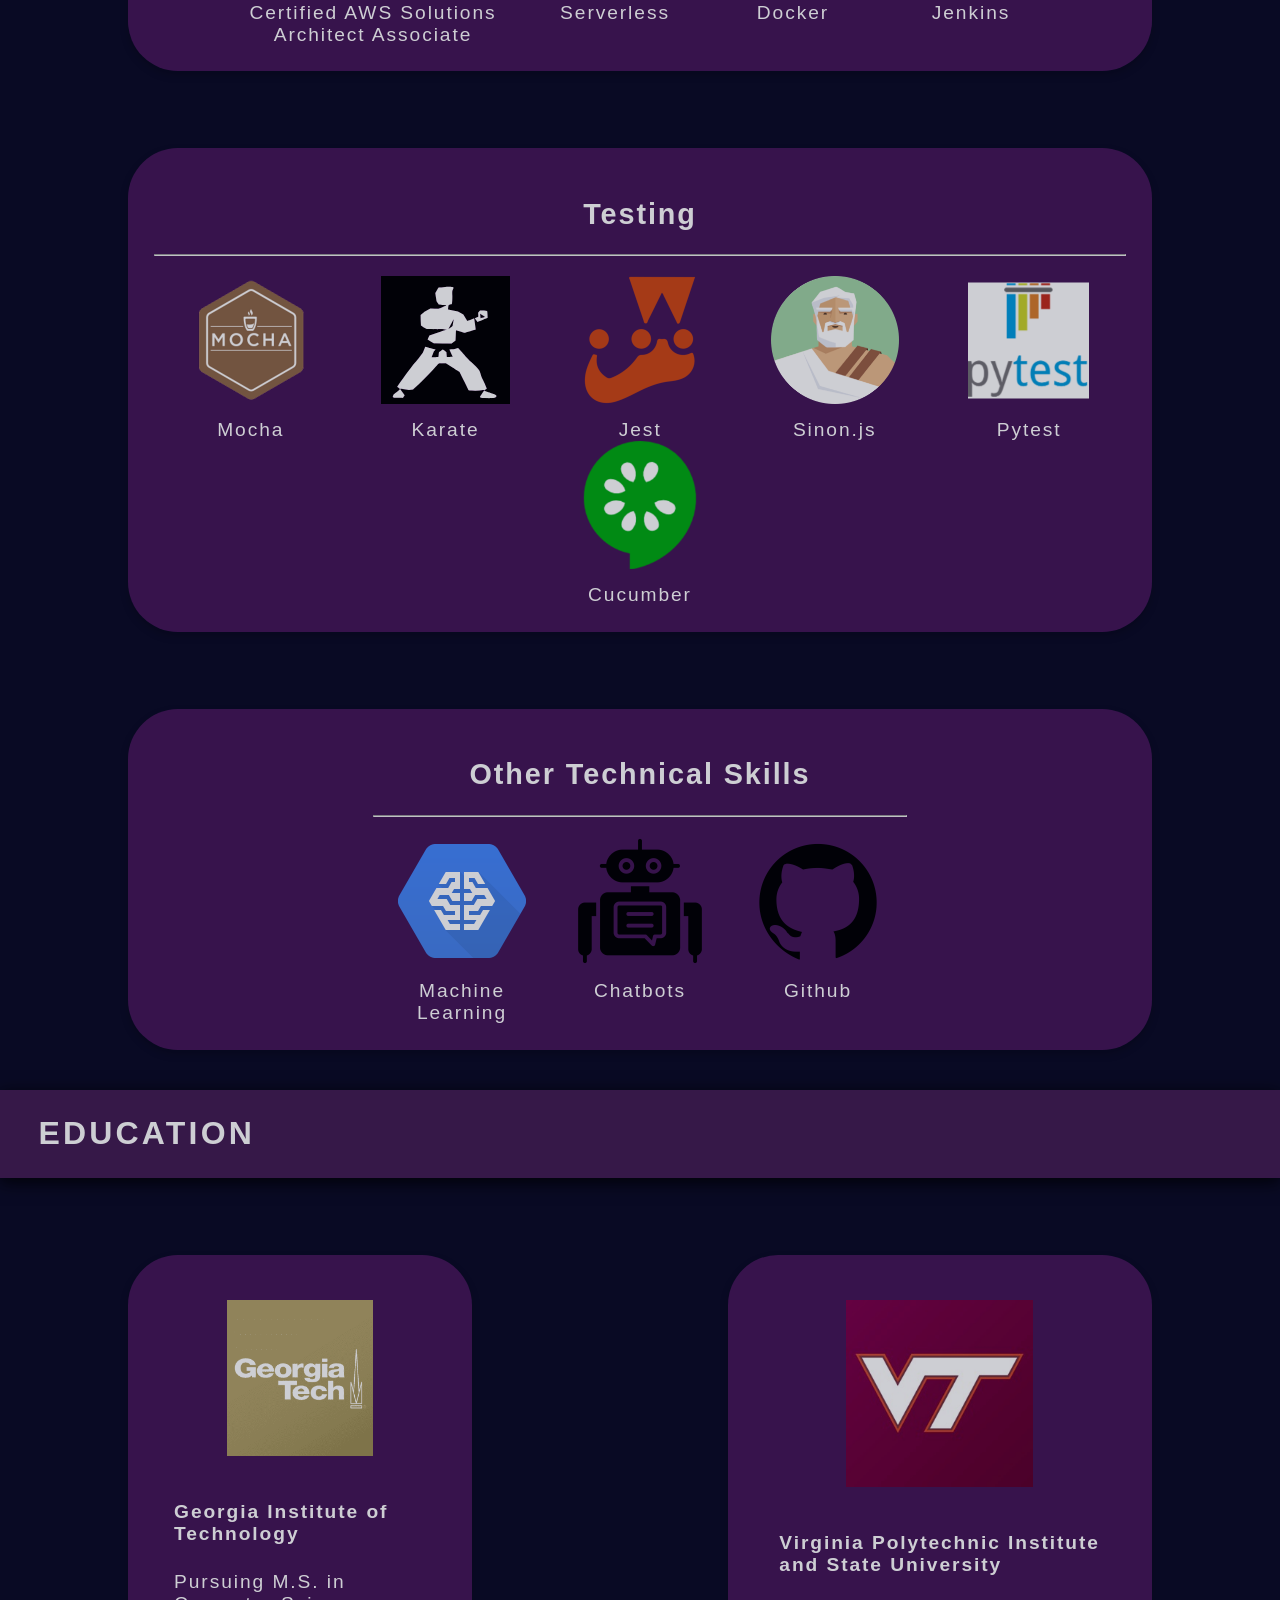
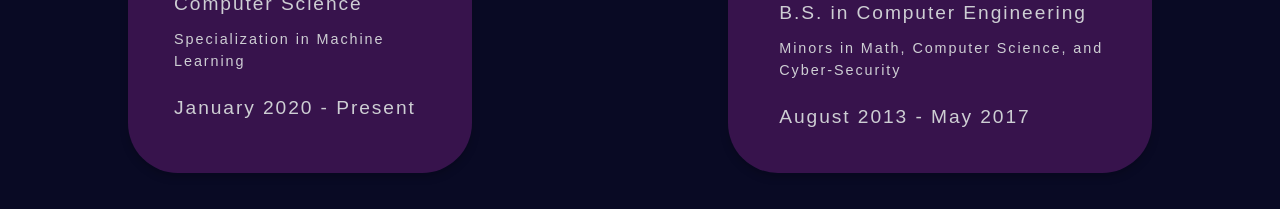
==== commit aeced180: "Update index.html" ====
--- a/index.html
+++ b/index.html
@@ -101,23 +101,25 @@
             <img class=" work-card-image " src=" images/1280px-Capital_One_logo.svg.png ">
             <div class=work-card-details>
                 <h4><b>Capital One</b></h4>
-                <h4><b>Full Stack Developer</b></h4>
+                <h4><b>Full Stack ML Developer</b></h4>
                 <h4><b>Sept 2018 - Present</b></h4>
             </div>
         </div>
 
         <div class=" work-card-content " style=" margin-left: 7%; ">
-            <p><br><br><i>Developer for an internal chatbot with Natural Language Processing
-                (NLP) capabilities used by several thousand employees for question answering and easy
+            <p><br><br><i>Senior developer for an internal chatbot with Machine Learning (ML) and Natural Language
+                Processing
+                (NLP) capabilities used by 4000+ employees for question answering and easy
                 actionability of everyday tasks.</i><br></p>
 
             <b style=" margin-top: 20px; ">Day to day work:</b>
             <ul>
-                <li>Designing, architecting, and developing the main Slack based Chatbot</li>
+                <li>Architecting, developing, and mainting the main Slack based Chatbot</li>
+                <li>Developing ML models and microservices to power question answering capabilities
+                    of chatbot
+                </li>
                 <li>Architecting and implementing AWS infrastructure to support chatbot</li>
                 <li>Developing website to manage chatbot</li>
-                <li>Developing Machine Learning (ML) microservices to power question answering capabilities of chatbot
-                </li>
             </ul>
 
             <b style=" margin-top: 20px; ">Accomplishments:</b>
@@ -127,6 +129,26 @@
                 </li>
                 <li>Transitioned chatbot to singlebot framework reducing administration and increasing onboarding time
                     for new teams using chatbot
+                </li>
+                <li>Implemented NLP similarity algorithms in ML microservice to improve question matching process and
+                    options presented to users during chatbot interactions
+                </li>
+                <li>Solutioned microservices for DynamoDB interactions and Slack data scraping using OpenAPI/Swagger
+                    standards
+                </li>
+                <li>Designed and developed chrome extension and reusable search bar web-widget for unified enterprise
+                    search solution across various internal knowledge bases across enterprise resources
+                </li>
+                <li>Led initiative to create and maintain robust unit and functional testing, as well as internal
+                    Jenkins pipelines to automate Slackbot deployments for increased stability and faster more improved
+                    development efficiency
+                </li>
+                <li>
+                    Spearheaded and developed process for innersourcing to chatbot codebase allowing for developers
+                    across the company to contribute and expand chatbot feature set
+                </li>
+                <li>Developed data schemas, evaluated data integrity and risk, and onboarded current and sister teams to
+                    enterprise data lake system allowing for centralized storage of data per enterprise regulations
                 </li>
             </ul>
 
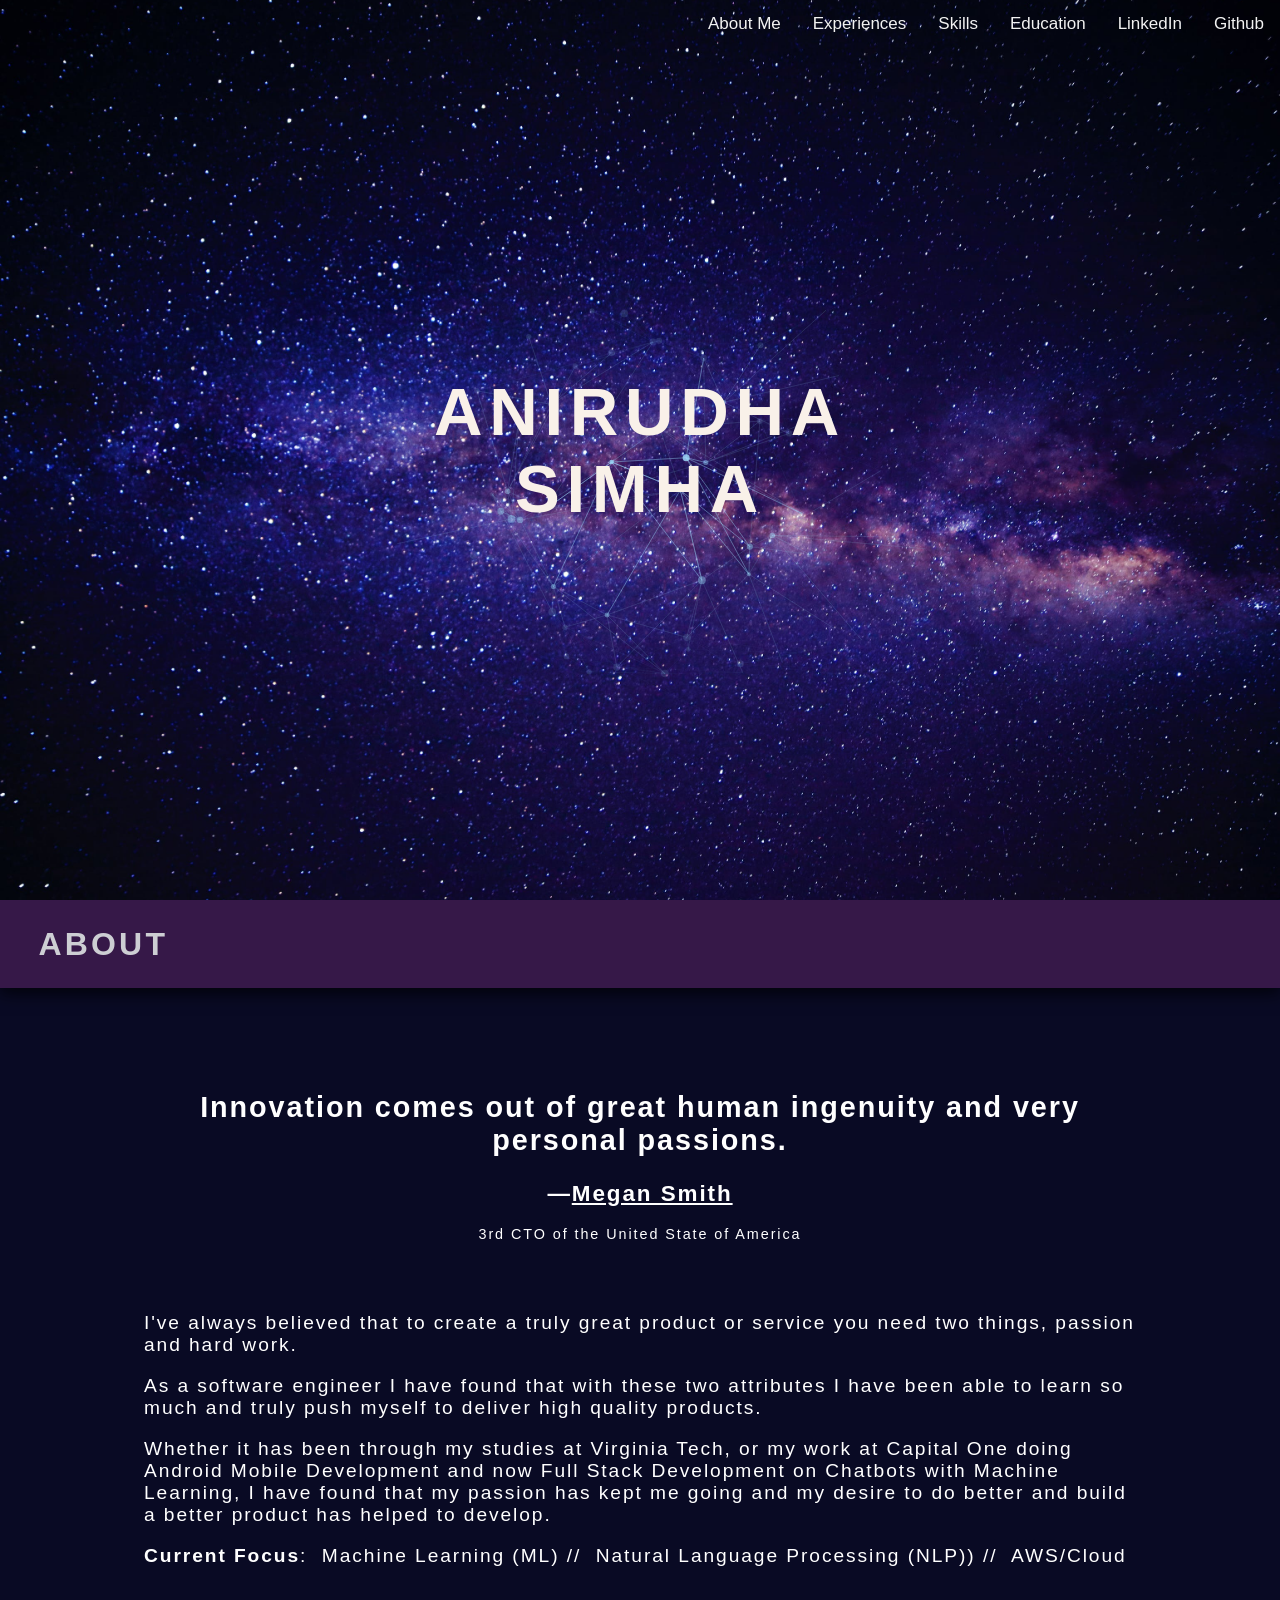
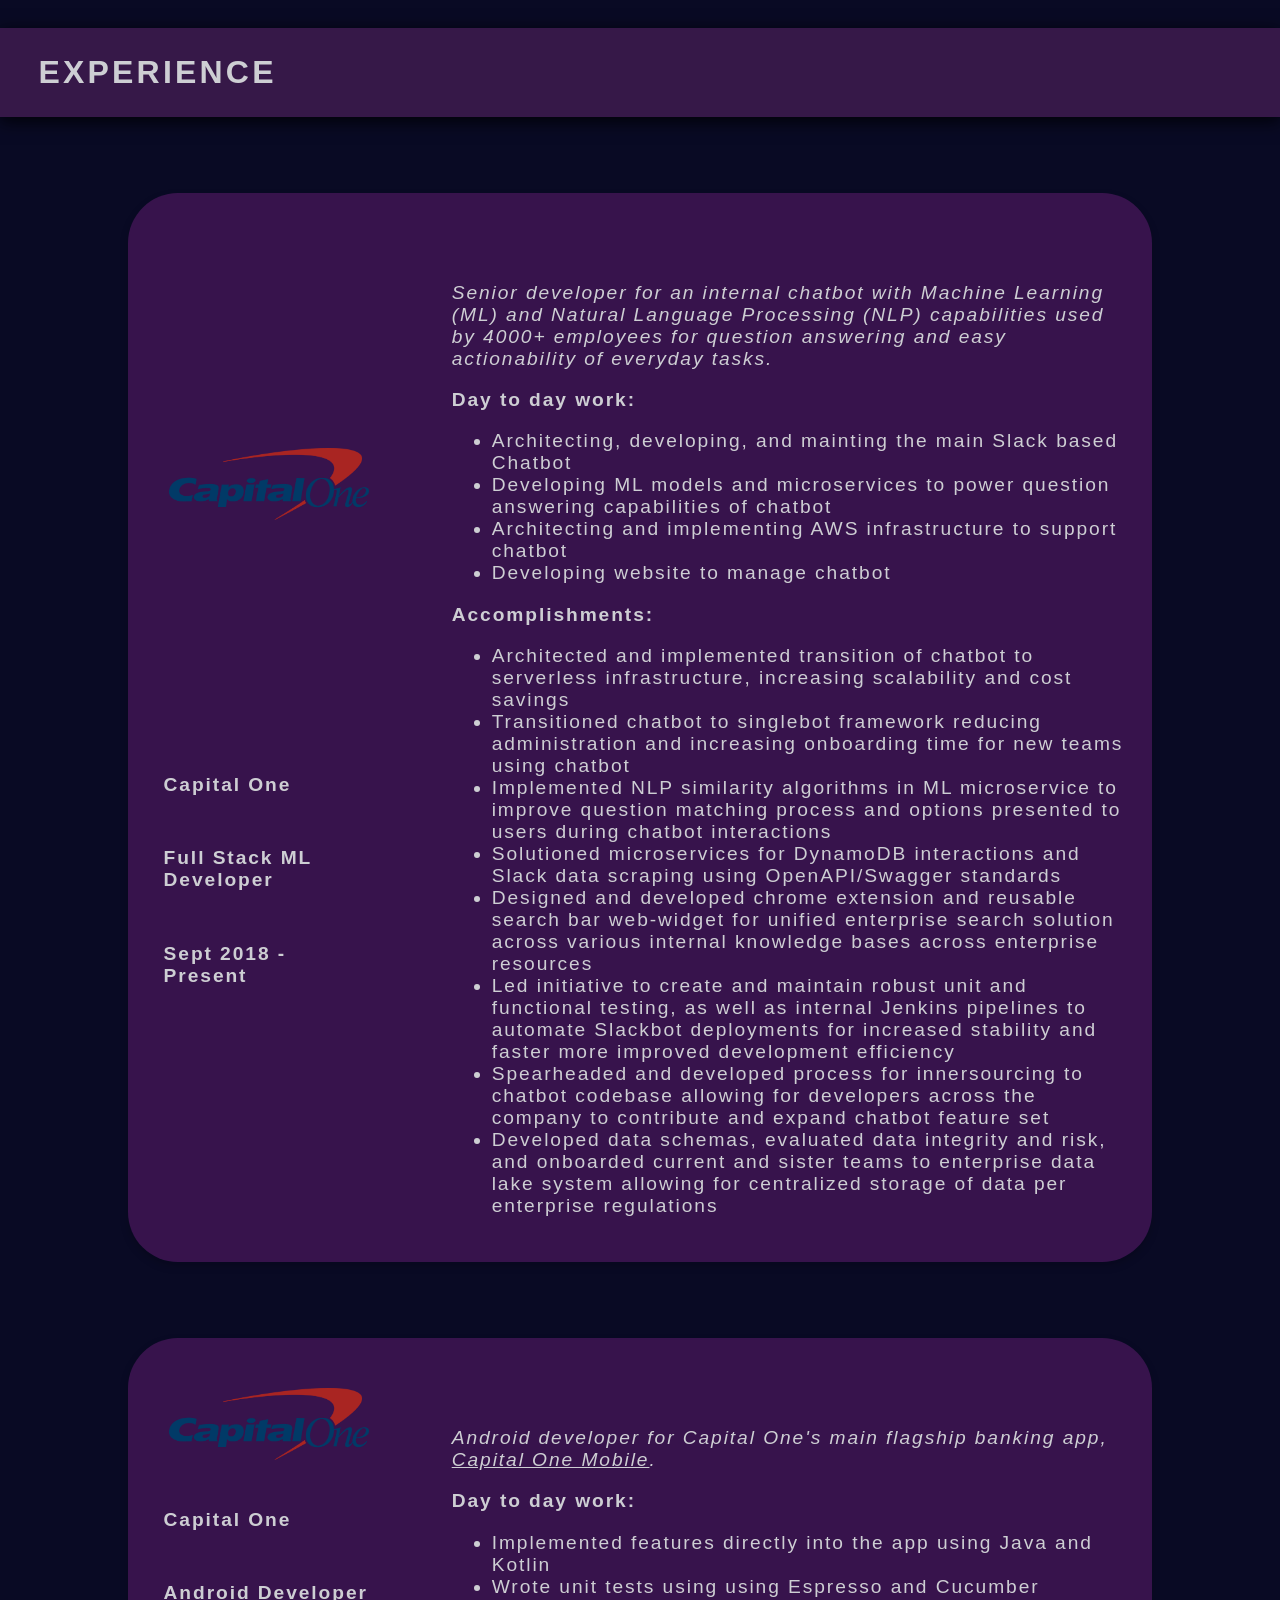
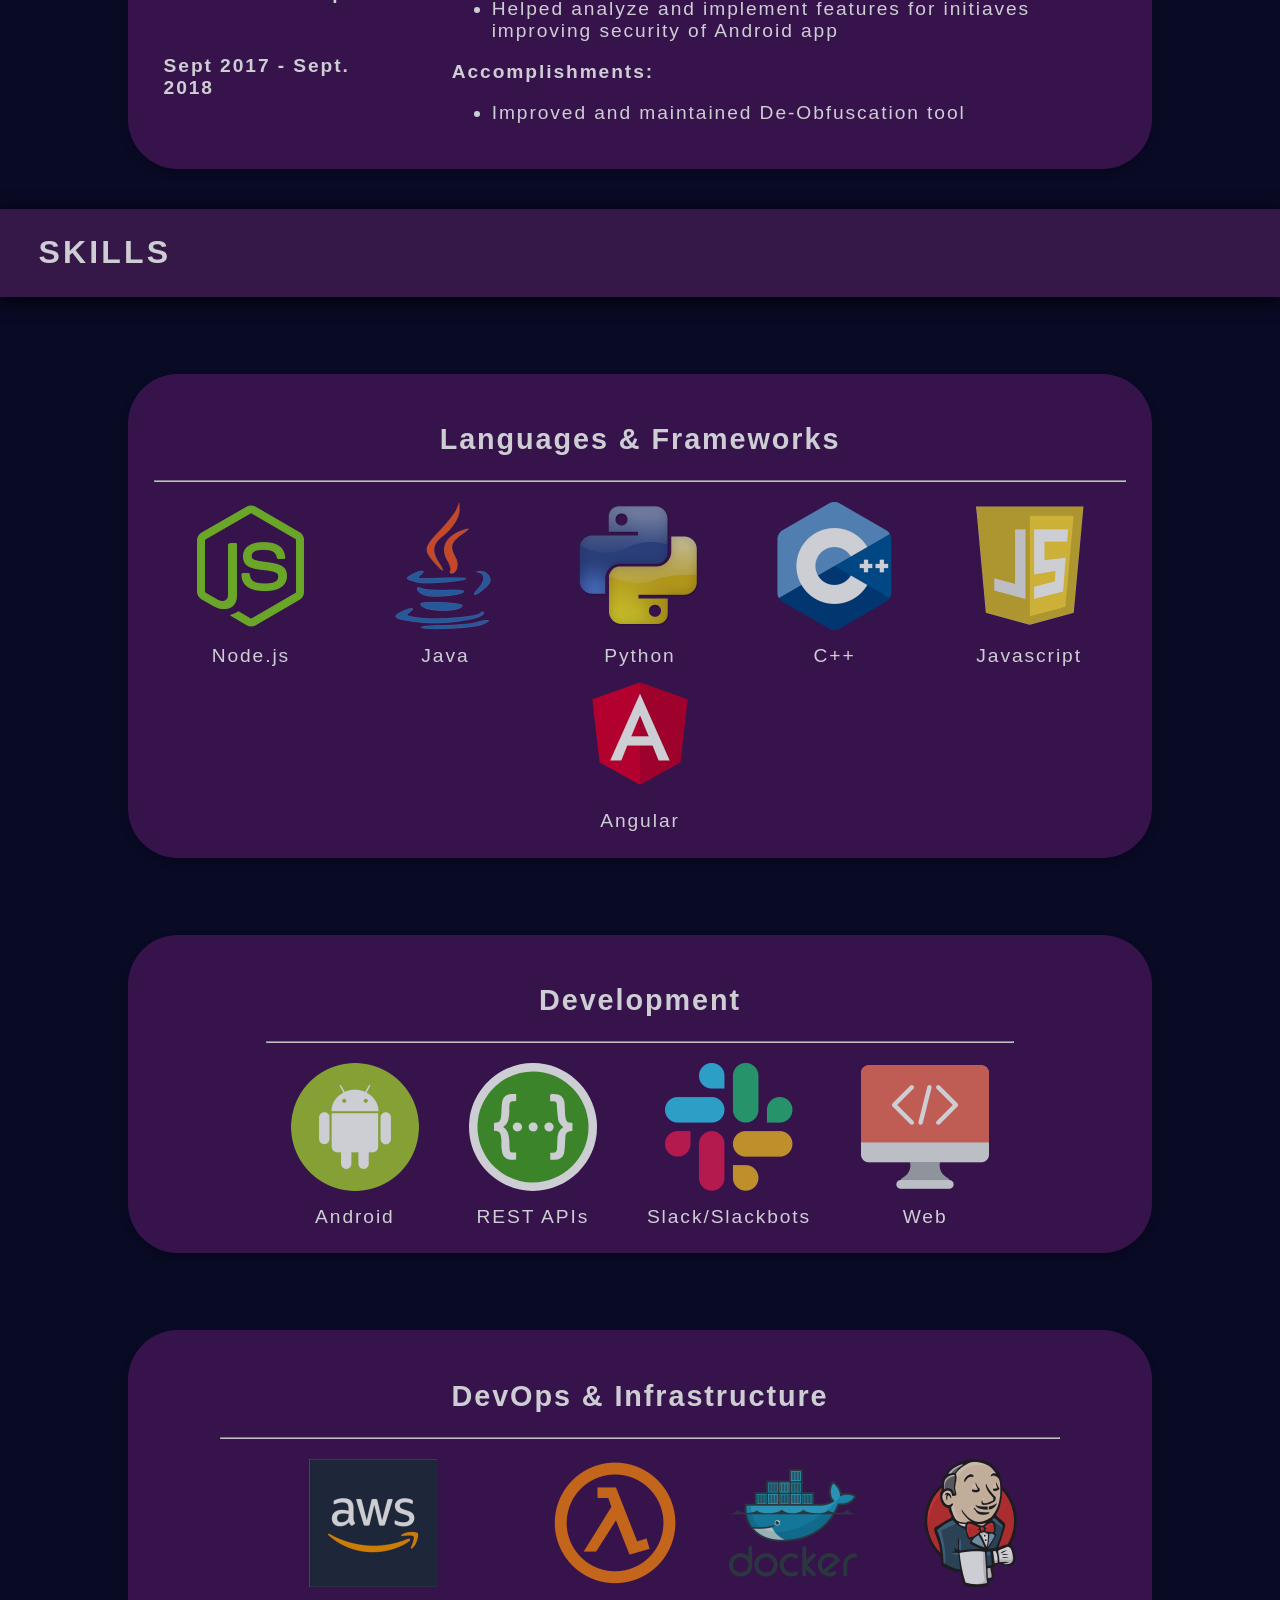
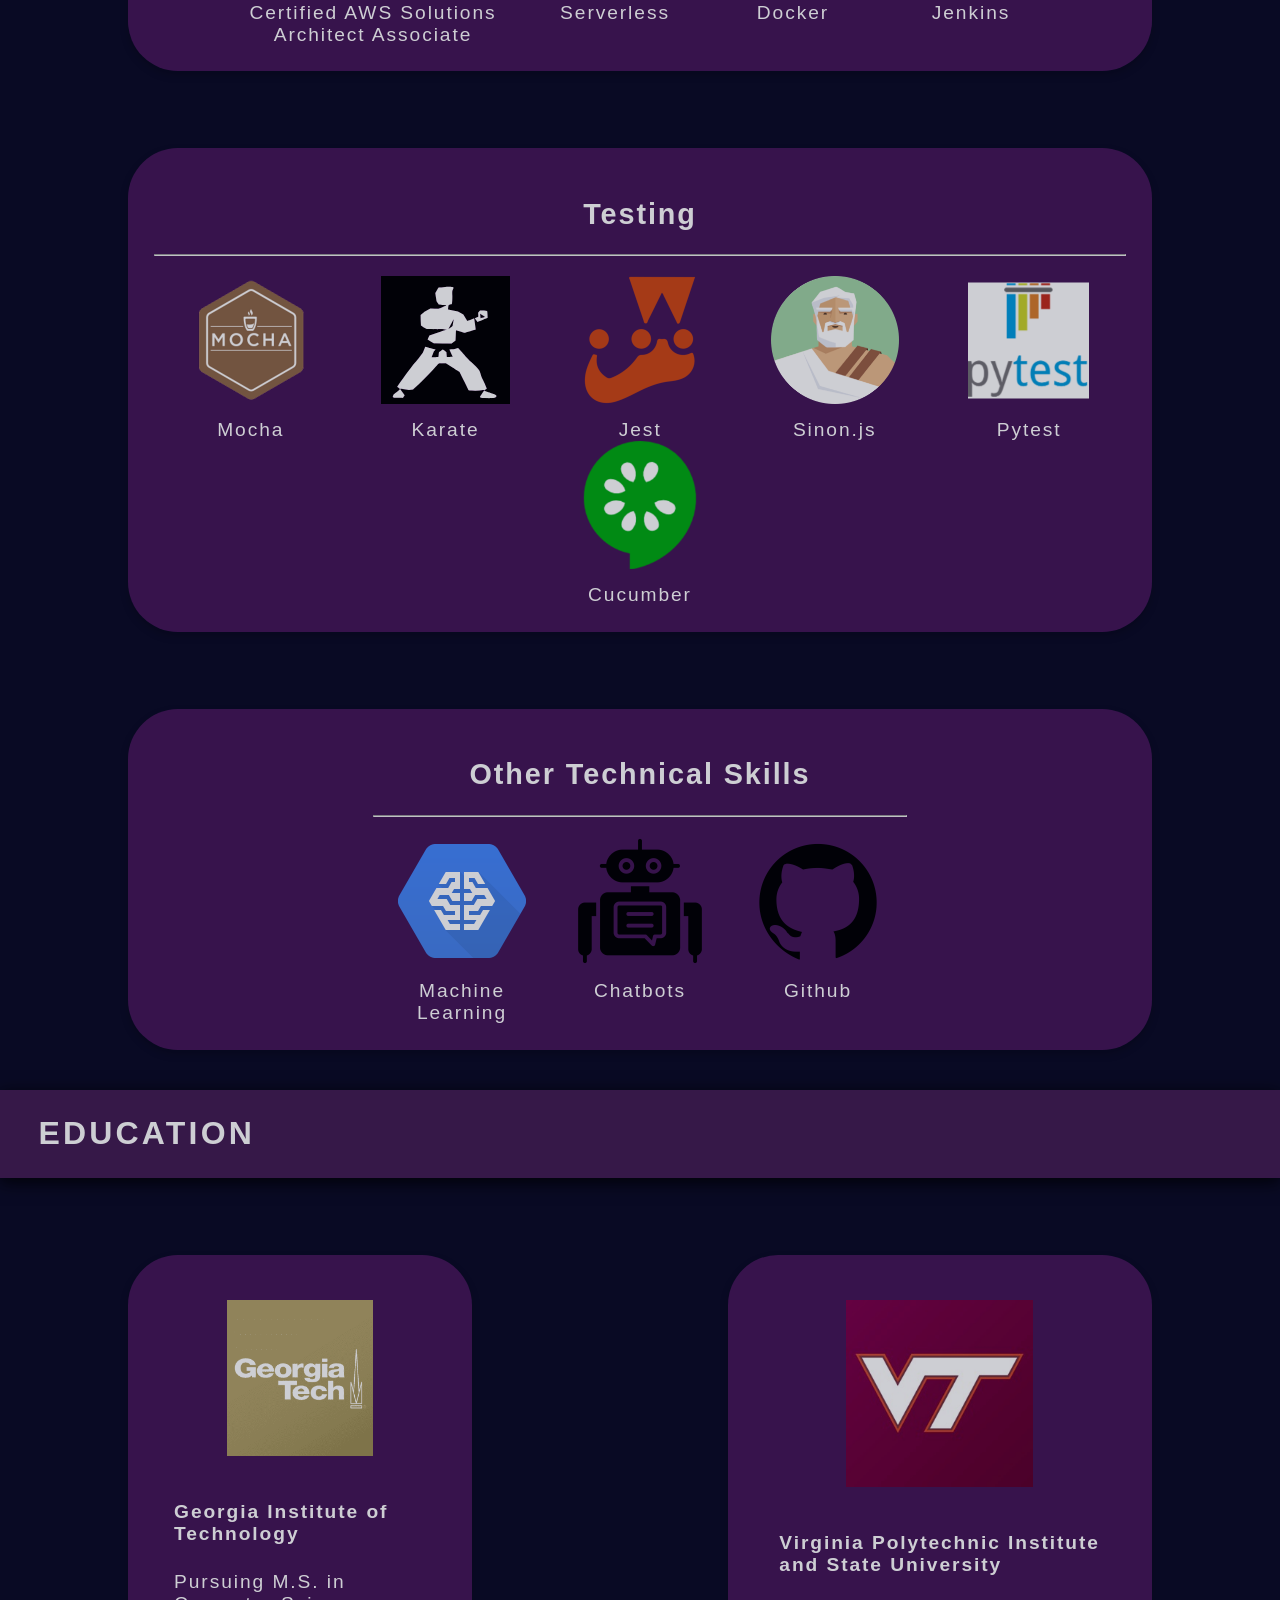
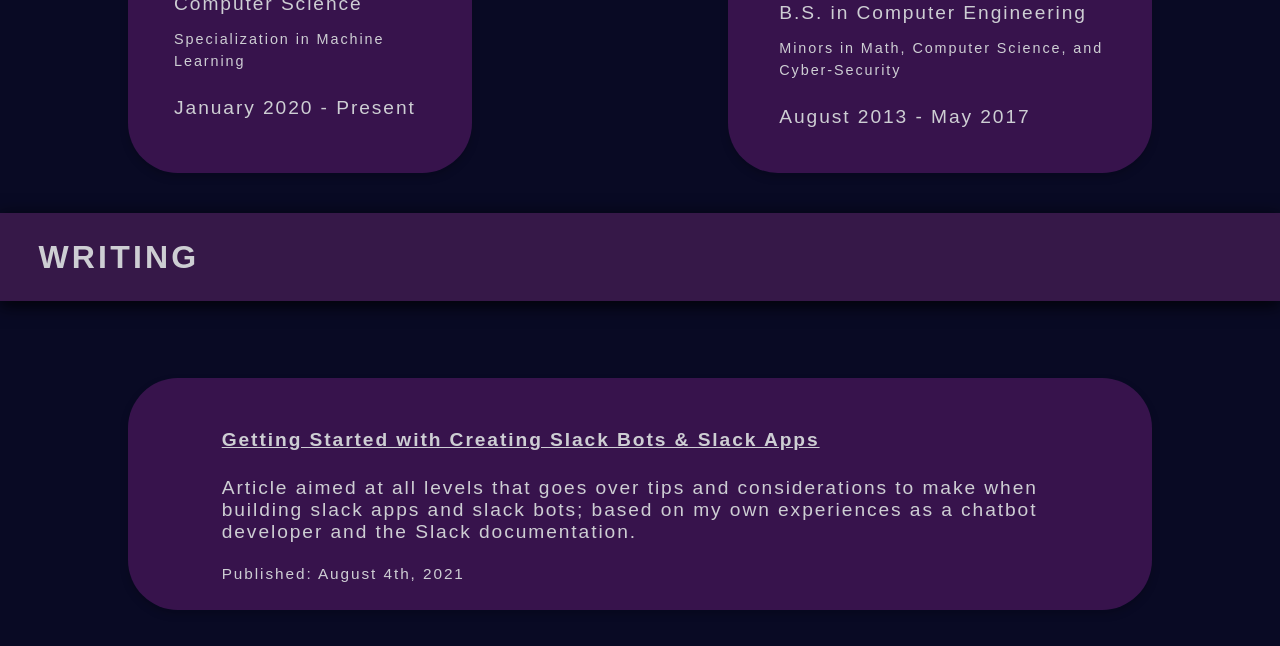
==== commit 3e166f8d: "Update index.html" ====
--- a/index.html
+++ b/index.html
@@ -447,6 +447,30 @@
 
 </section>
 
+<!-- My Experiences -->
+
+<section id="writing" style=" margin-top: 40px; ">
+
+    <!-- Header -->
+    <h1 class=" section-title ">Writing</h1>
+
+    <!-- Android Position at Capital One -->
+    <div class=" card section-content">
+        <div class=" work-card-content " style=" margin-left: 7%; ">
+
+            <h4><a style="color: white;"
+                   target="_blank"
+                   href="https://www.capitalone.com/tech/software-engineering/6-considerations-for-building-slack-apps/">Getting
+                Started with Creating Slack Bots & Slack Apps</a></h4>
+            <p>Article aimed at all levels that goes over tips and considerations to make when building slack apps and slack bots; based on my own experiences as a chatbot developer and the Slack documentation.</p>
+            <small>Published: August 4th, 2021</small>
+
+        </div>
+    </div>
+
+
+</section>
+
 <!-- /container -->
 <br>
 <br>
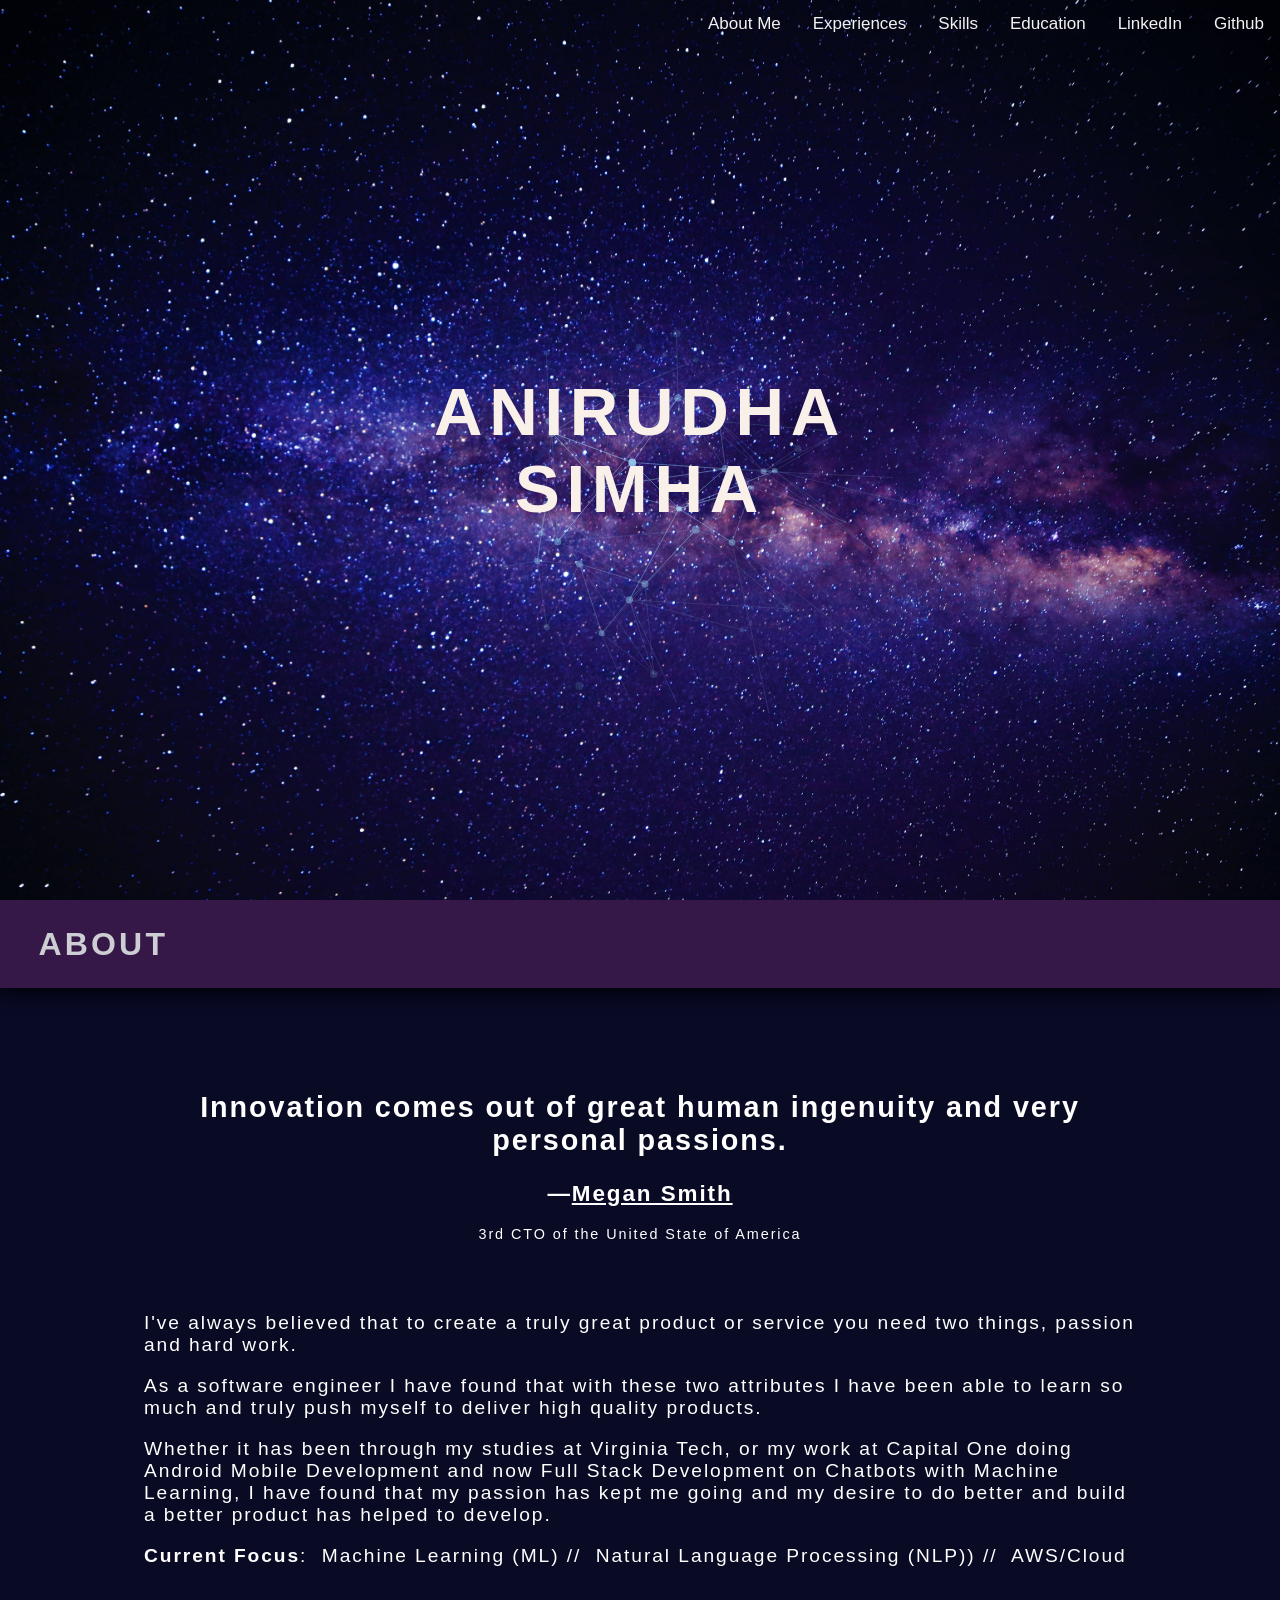
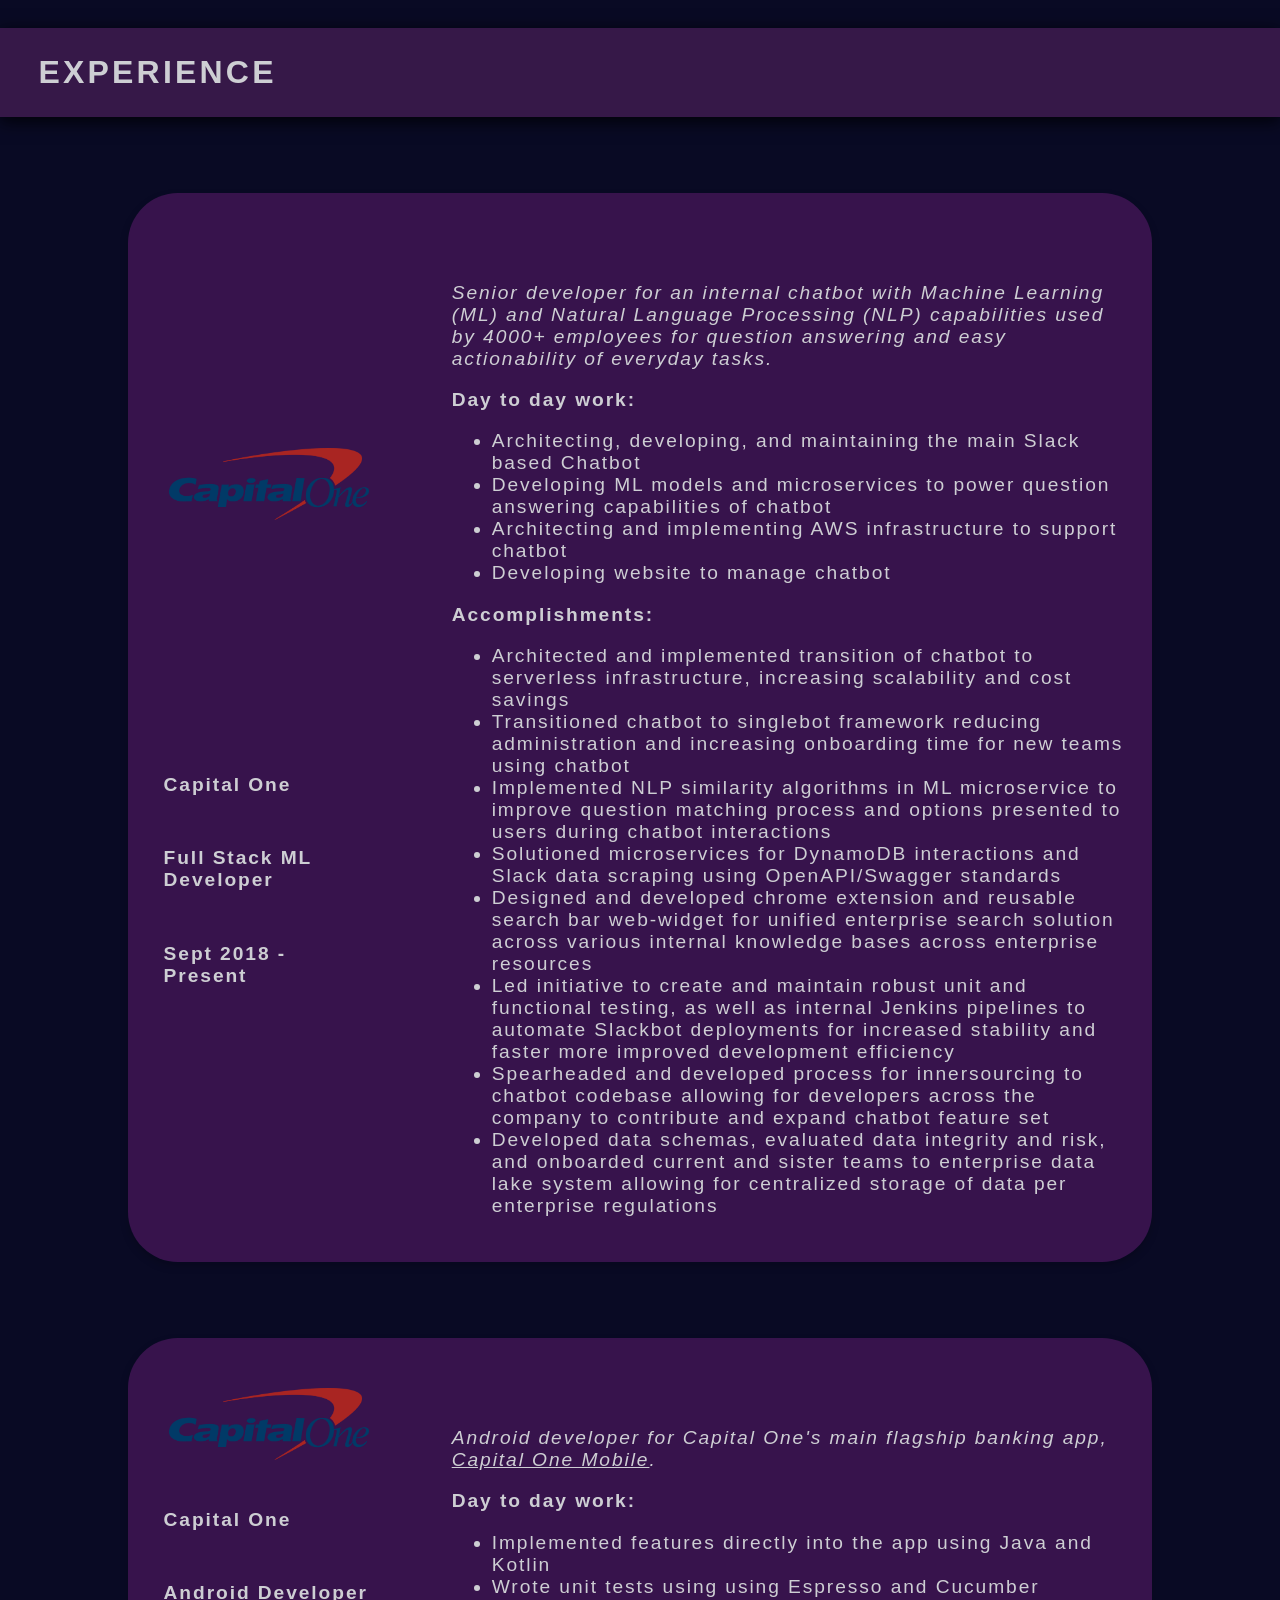
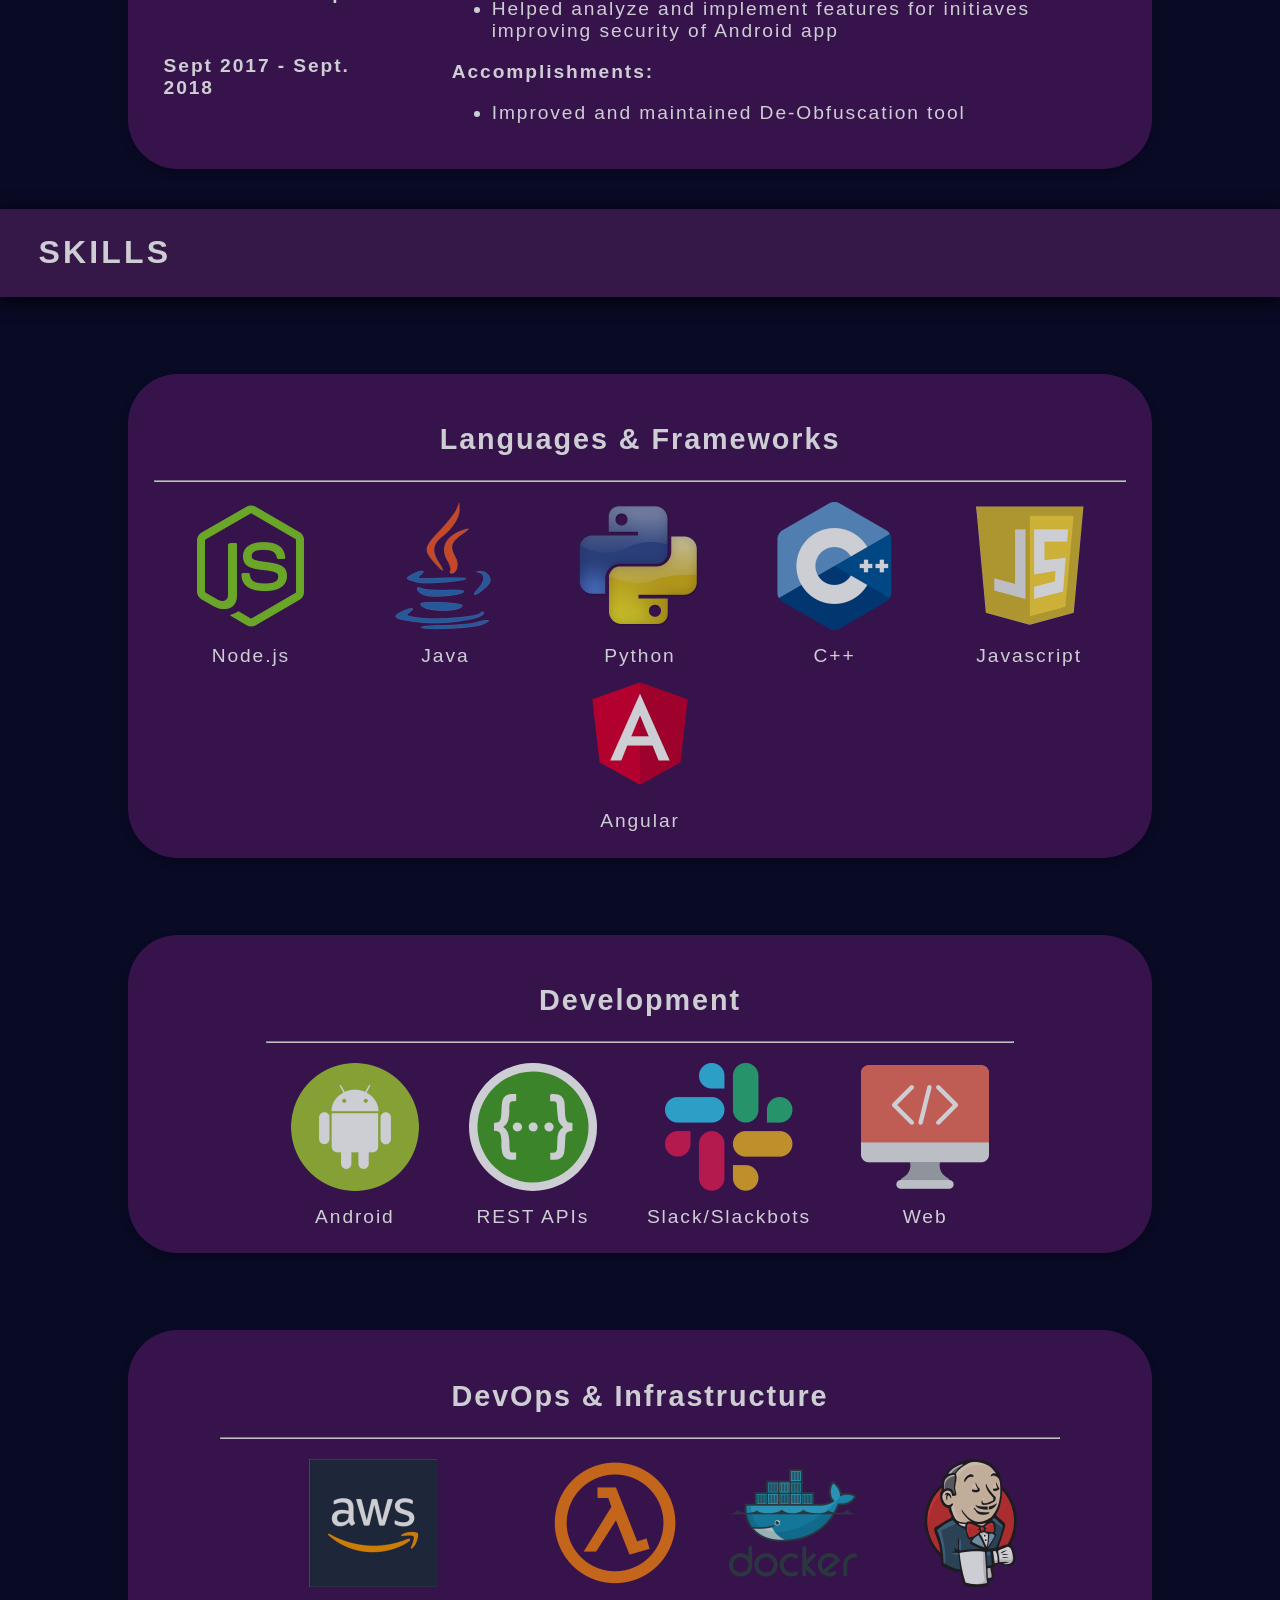
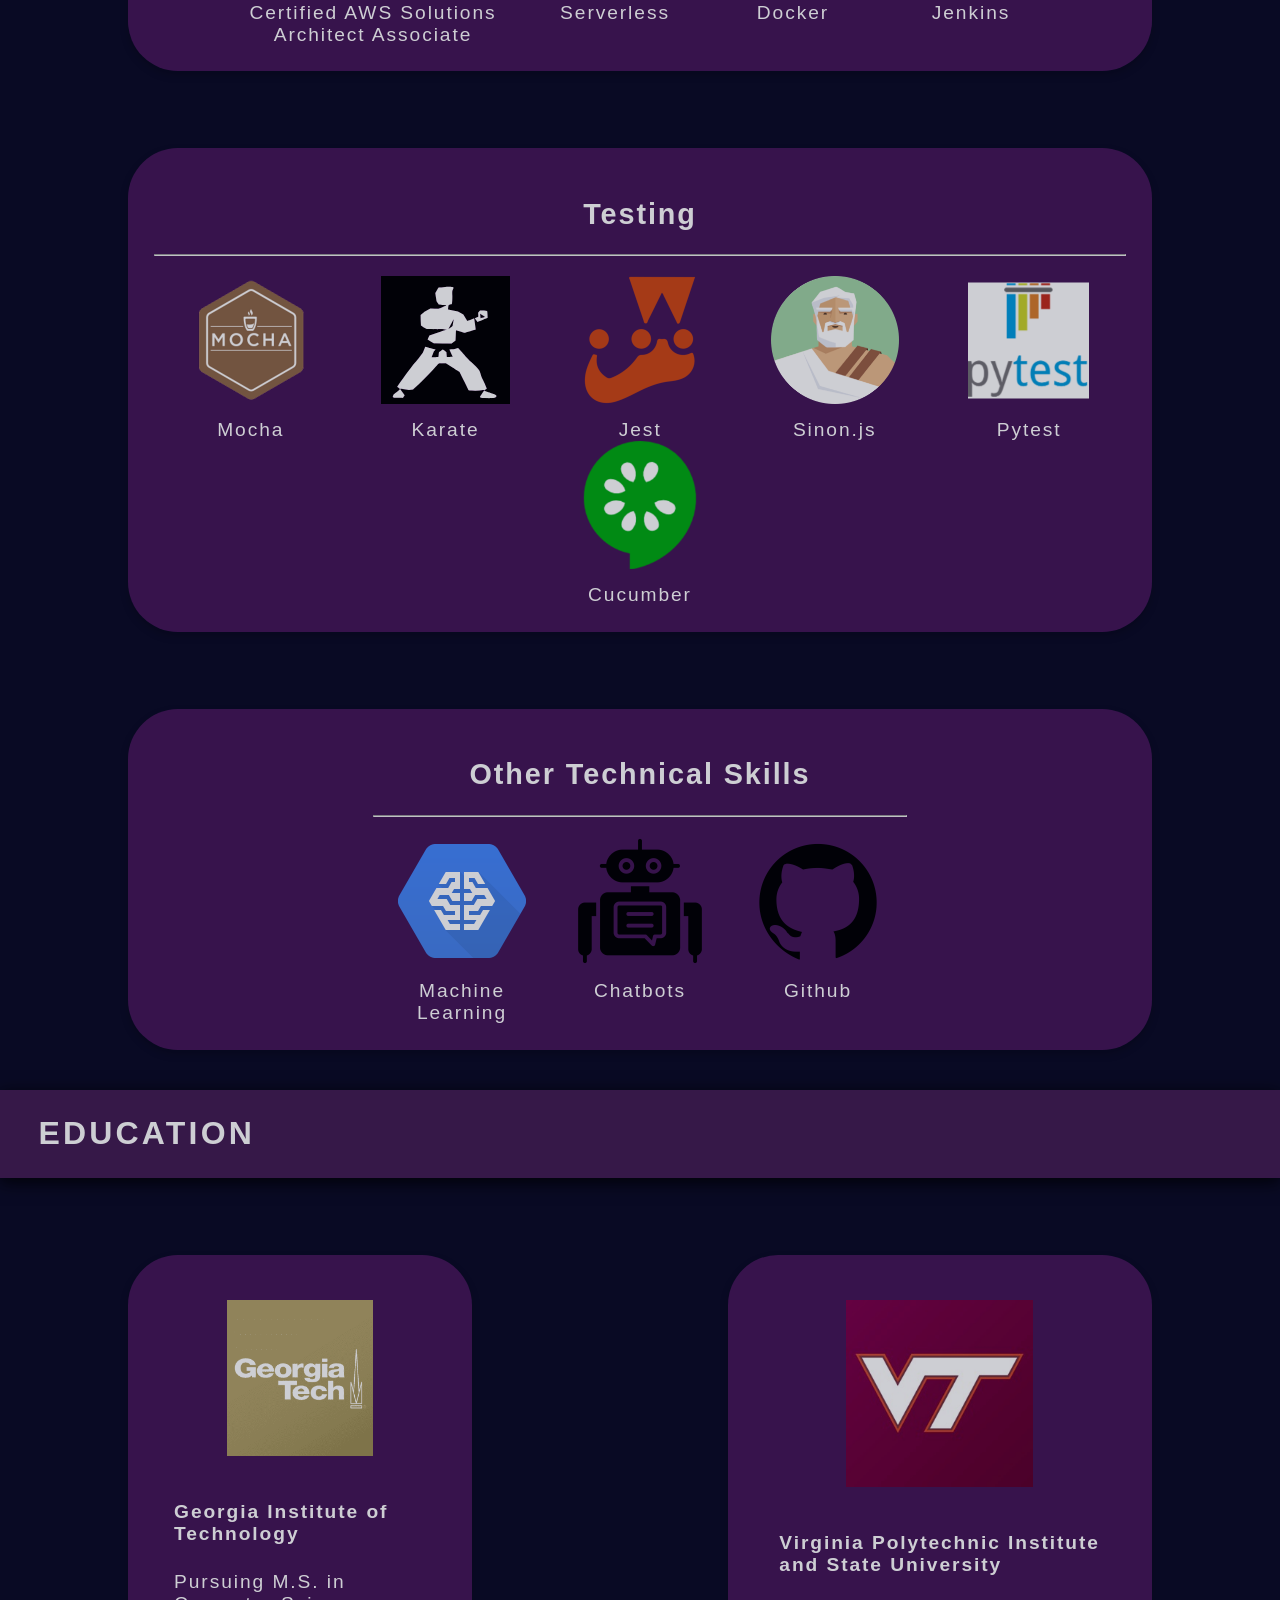
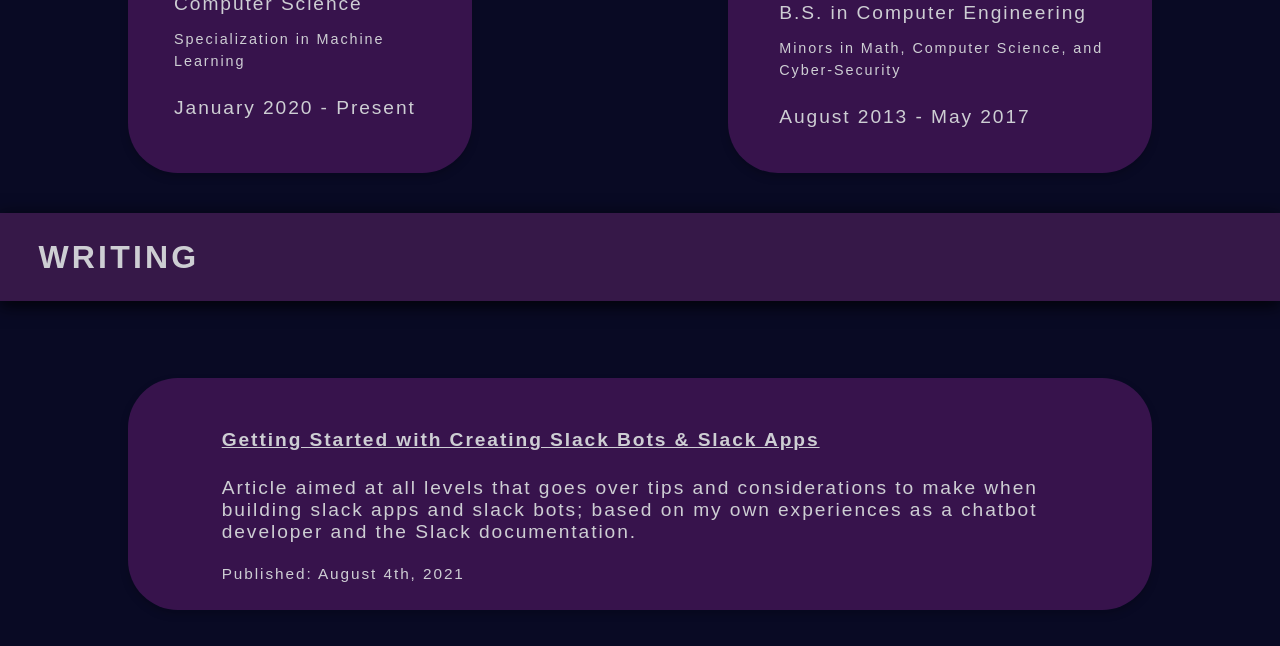
==== commit 3208832f: "Update index.html" ====
--- a/index.html
+++ b/index.html
@@ -114,7 +114,7 @@
 
             <b style=" margin-top: 20px; ">Day to day work:</b>
             <ul>
-                <li>Architecting, developing, and mainting the main Slack based Chatbot</li>
+                <li>Architecting, developing, and maintaining the main Slack based Chatbot</li>
                 <li>Developing ML models and microservices to power question answering capabilities
                     of chatbot
                 </li>
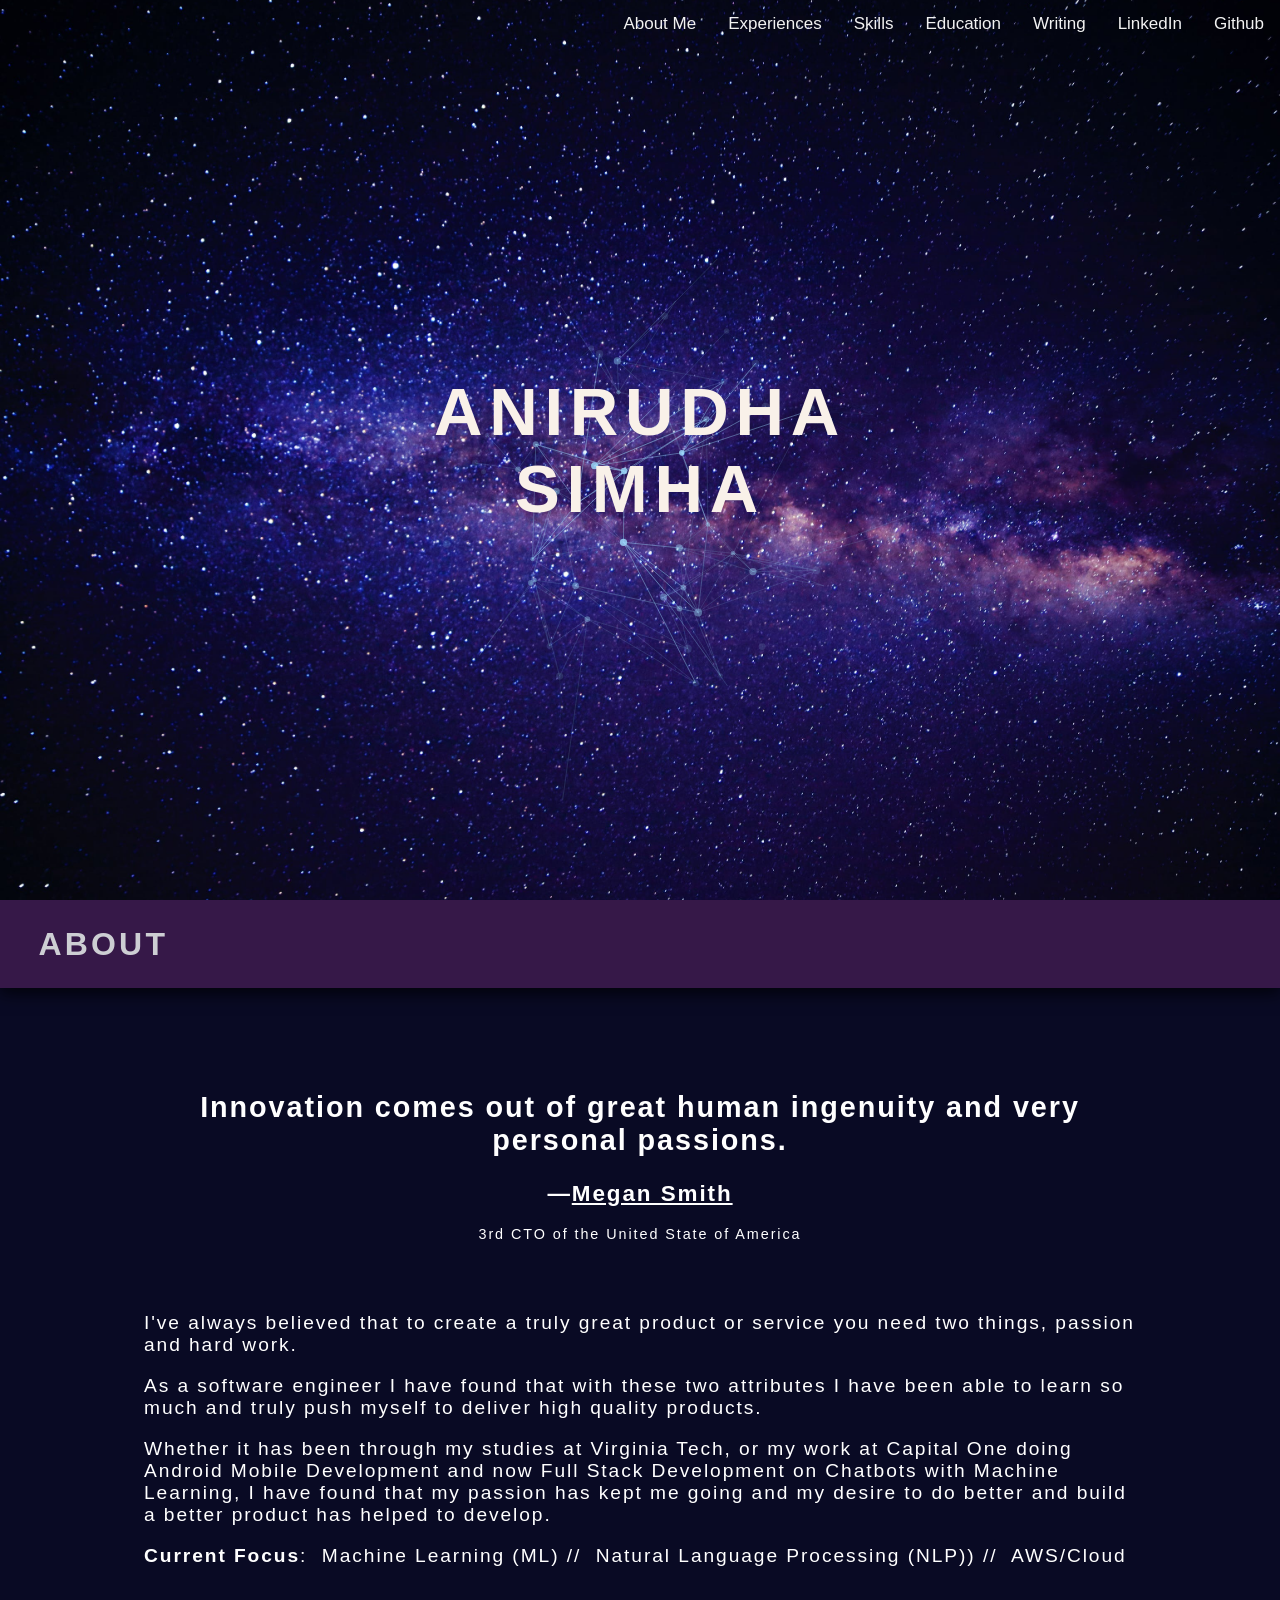
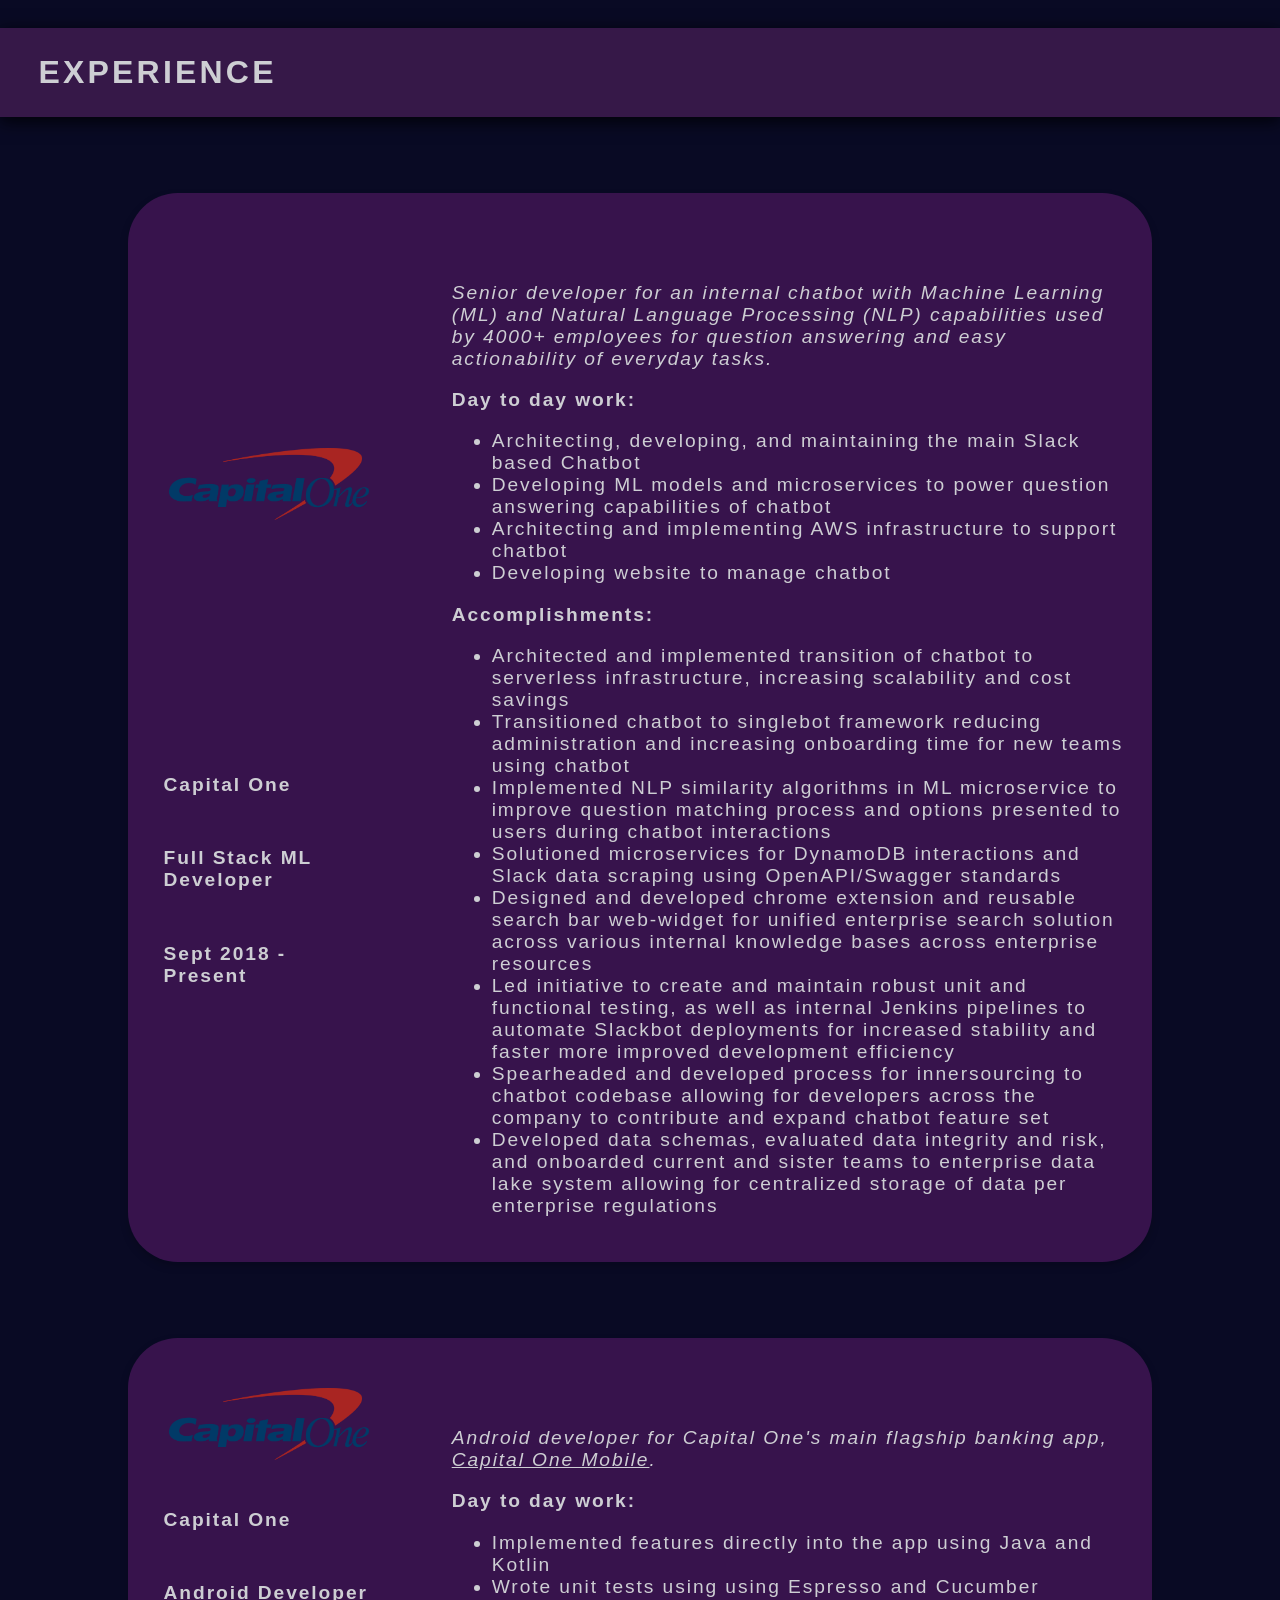
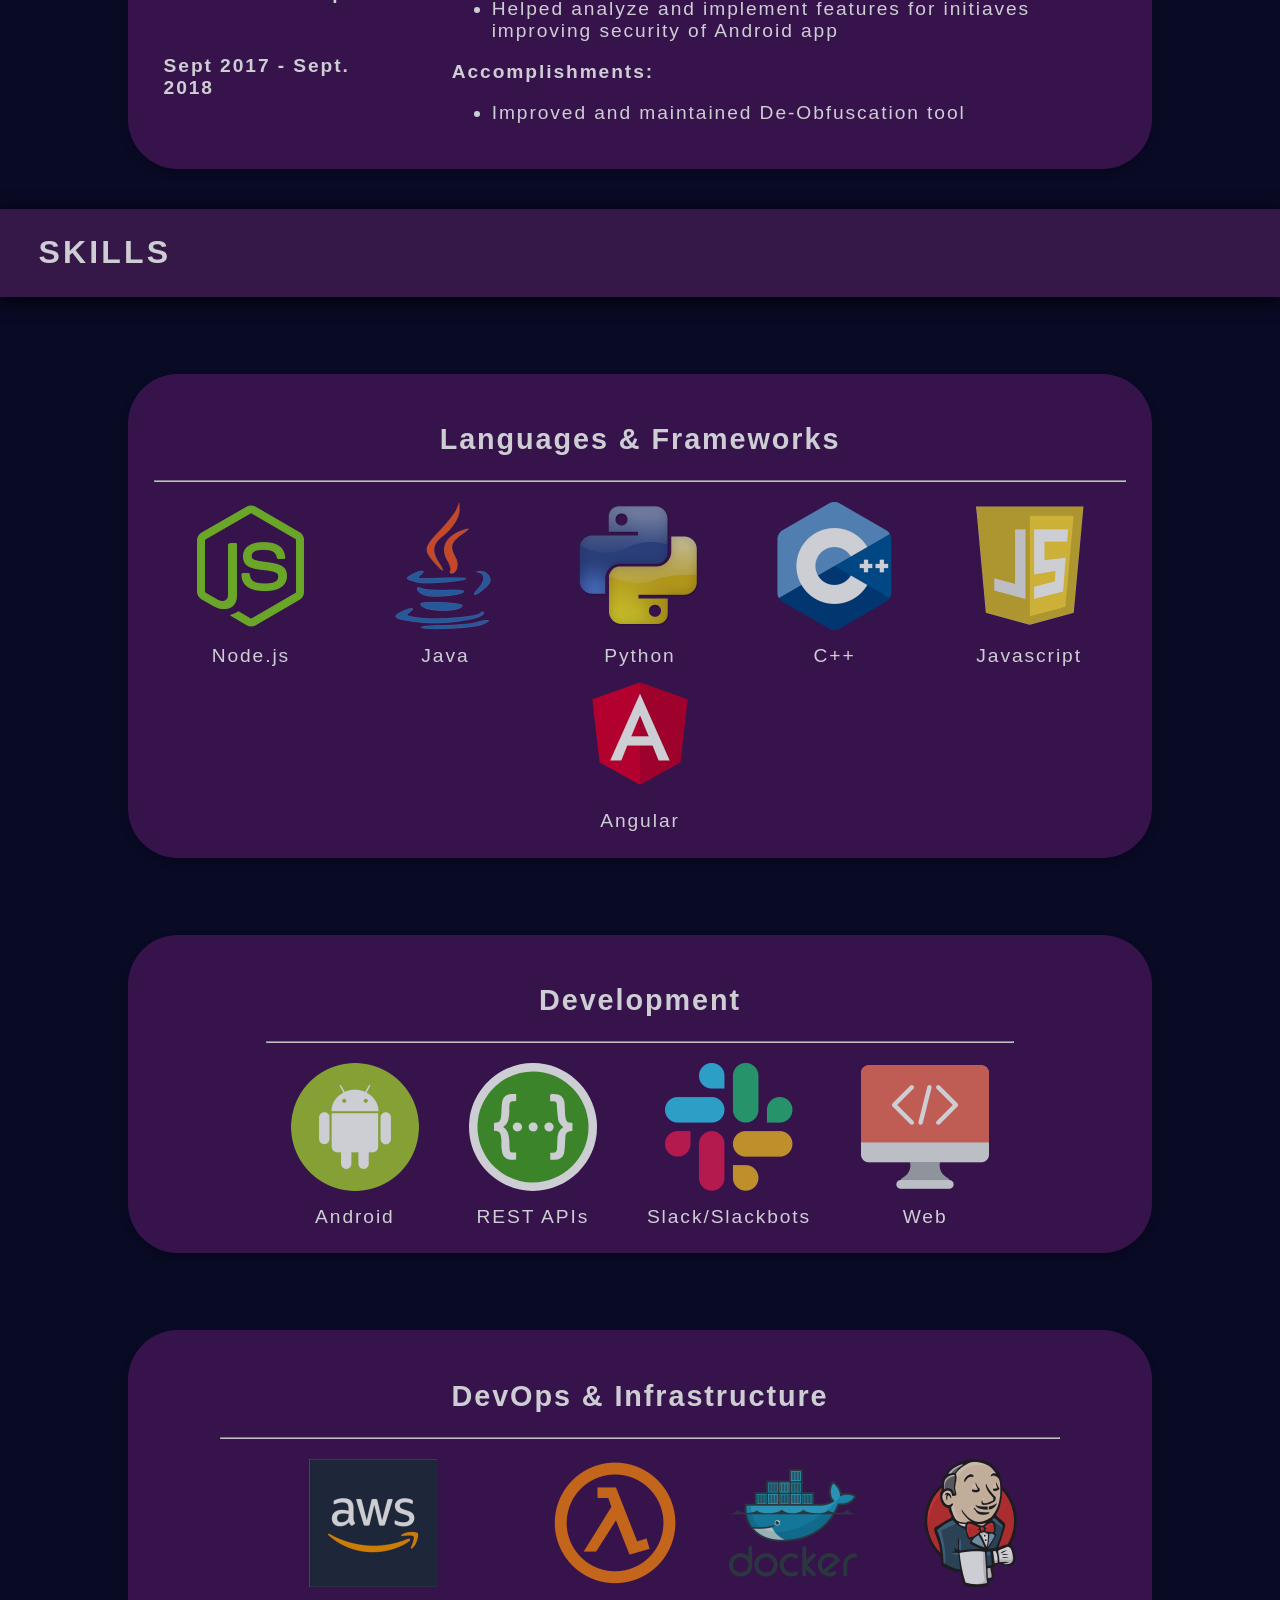
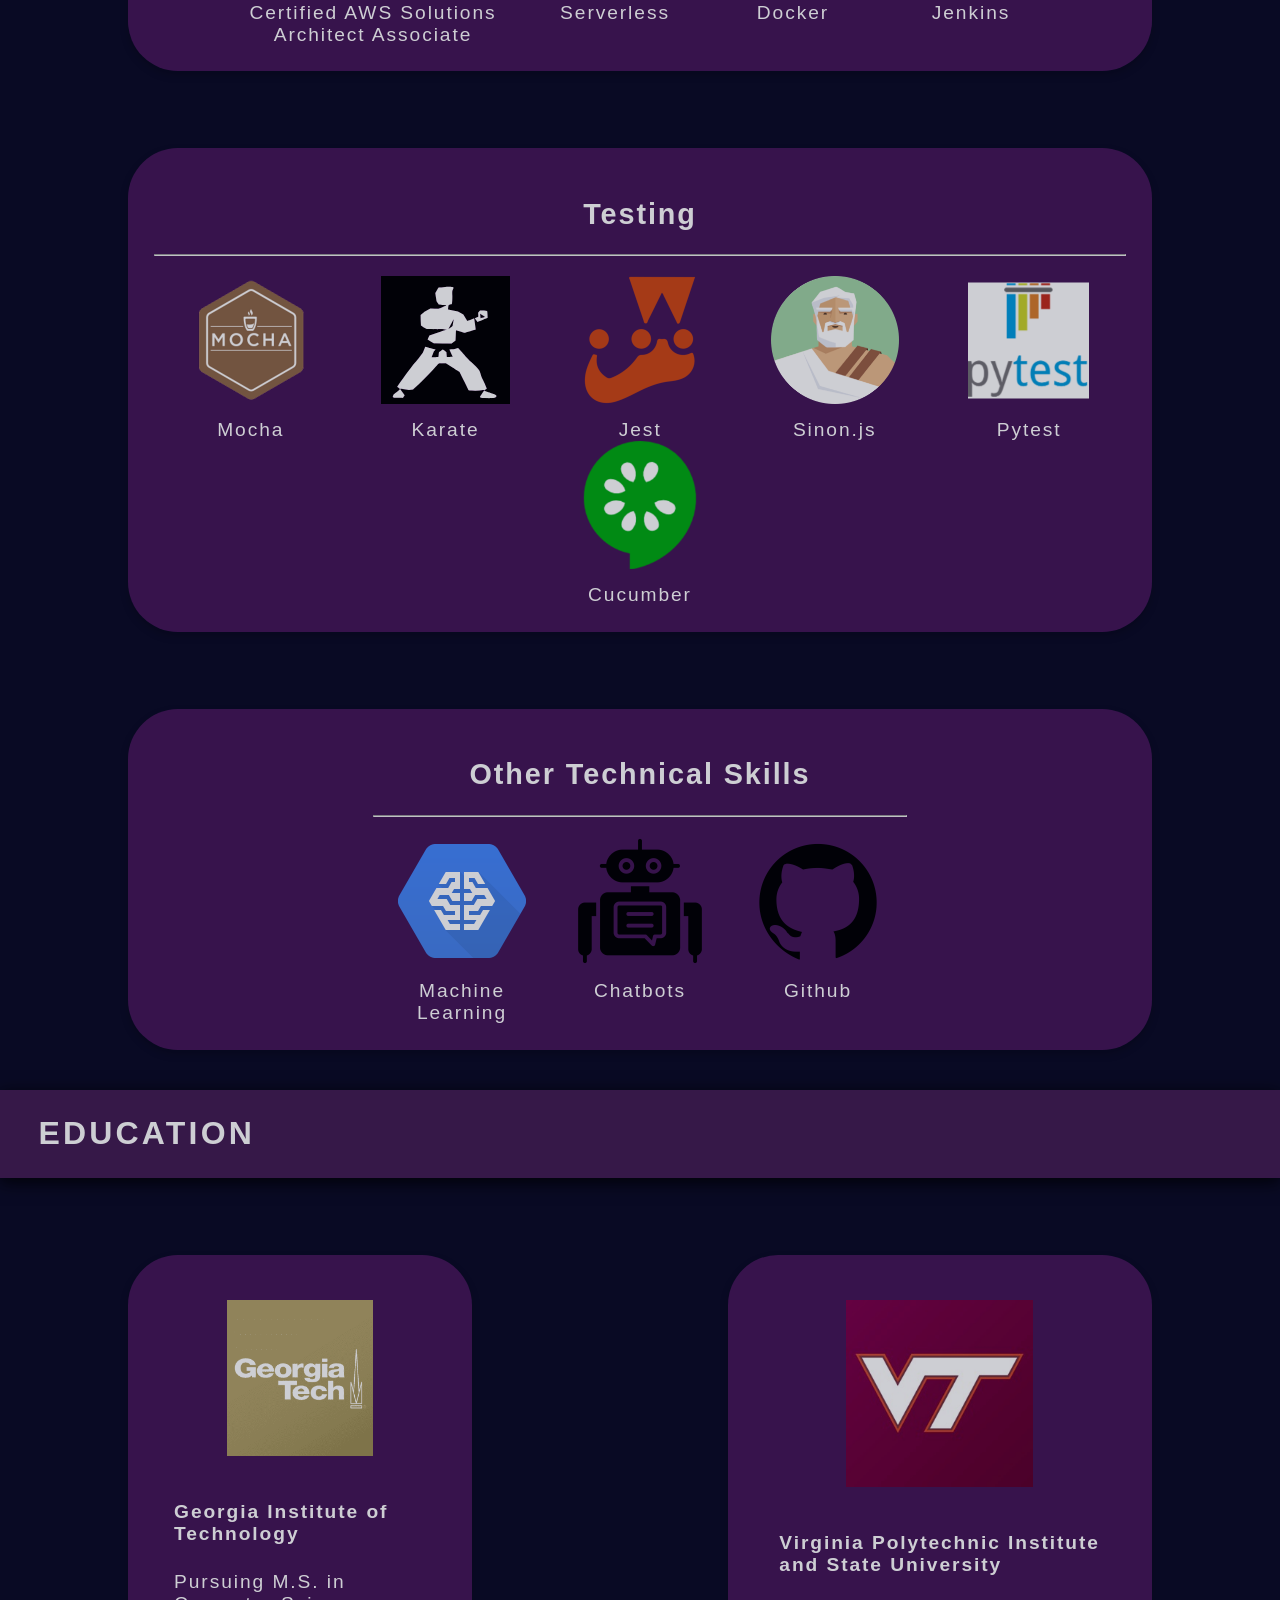
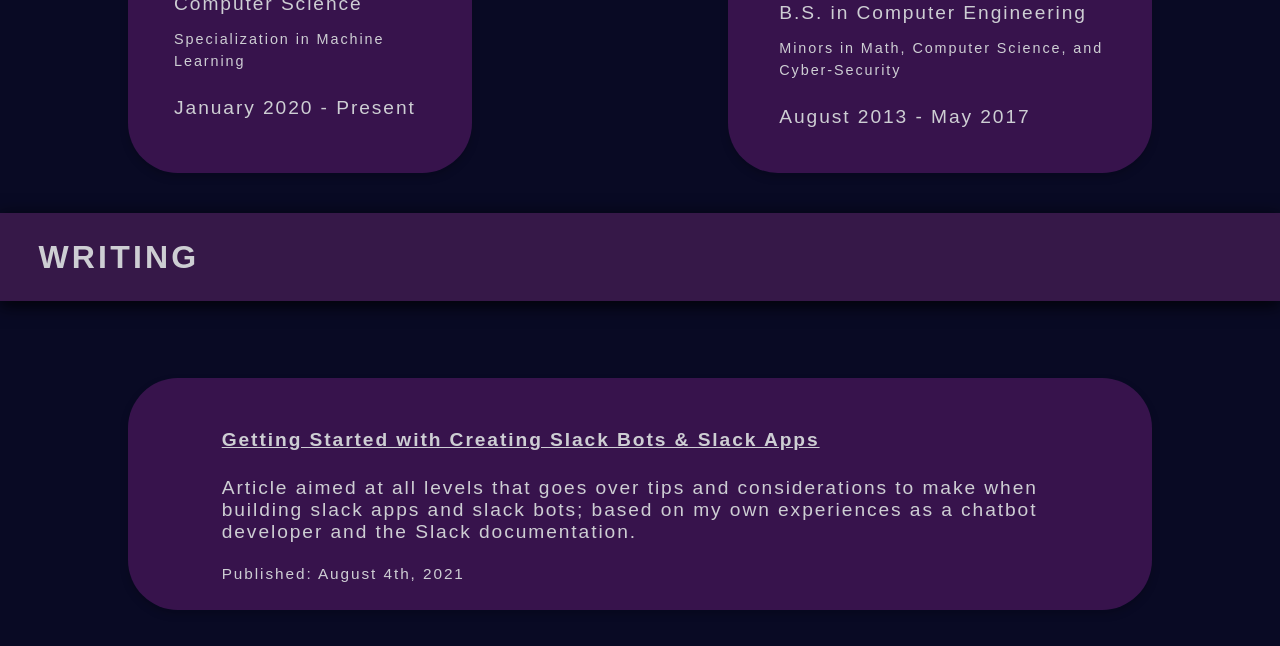
==== commit 36afad2e: "Update index.html" ====
--- a/index.html
+++ b/index.html
@@ -35,6 +35,7 @@
                     <a href="#experience">Experiences</a>
                     <a href="#skills">Skills</a>
                     <a href="#education">Education</a>
+                    <a href="#writing">Writing</a>
                     <a href="https://linkedin.com/in/anirudha-simha" target="_blank">LinkedIn</a>
                     <a href="https://github.com/anirudha-simha" target="_blank">Github</a>
                 </div>
@@ -462,7 +463,8 @@
                    target="_blank"
                    href="https://www.capitalone.com/tech/software-engineering/6-considerations-for-building-slack-apps/">Getting
                 Started with Creating Slack Bots & Slack Apps</a></h4>
-            <p>Article aimed at all levels that goes over tips and considerations to make when building slack apps and slack bots; based on my own experiences as a chatbot developer and the Slack documentation.</p>
+            <p>Article aimed at all levels that goes over tips and considerations to make when building slack apps and
+                slack bots; based on my own experiences as a chatbot developer and the Slack documentation.</p>
             <small>Published: August 4th, 2021</small>
 
         </div>
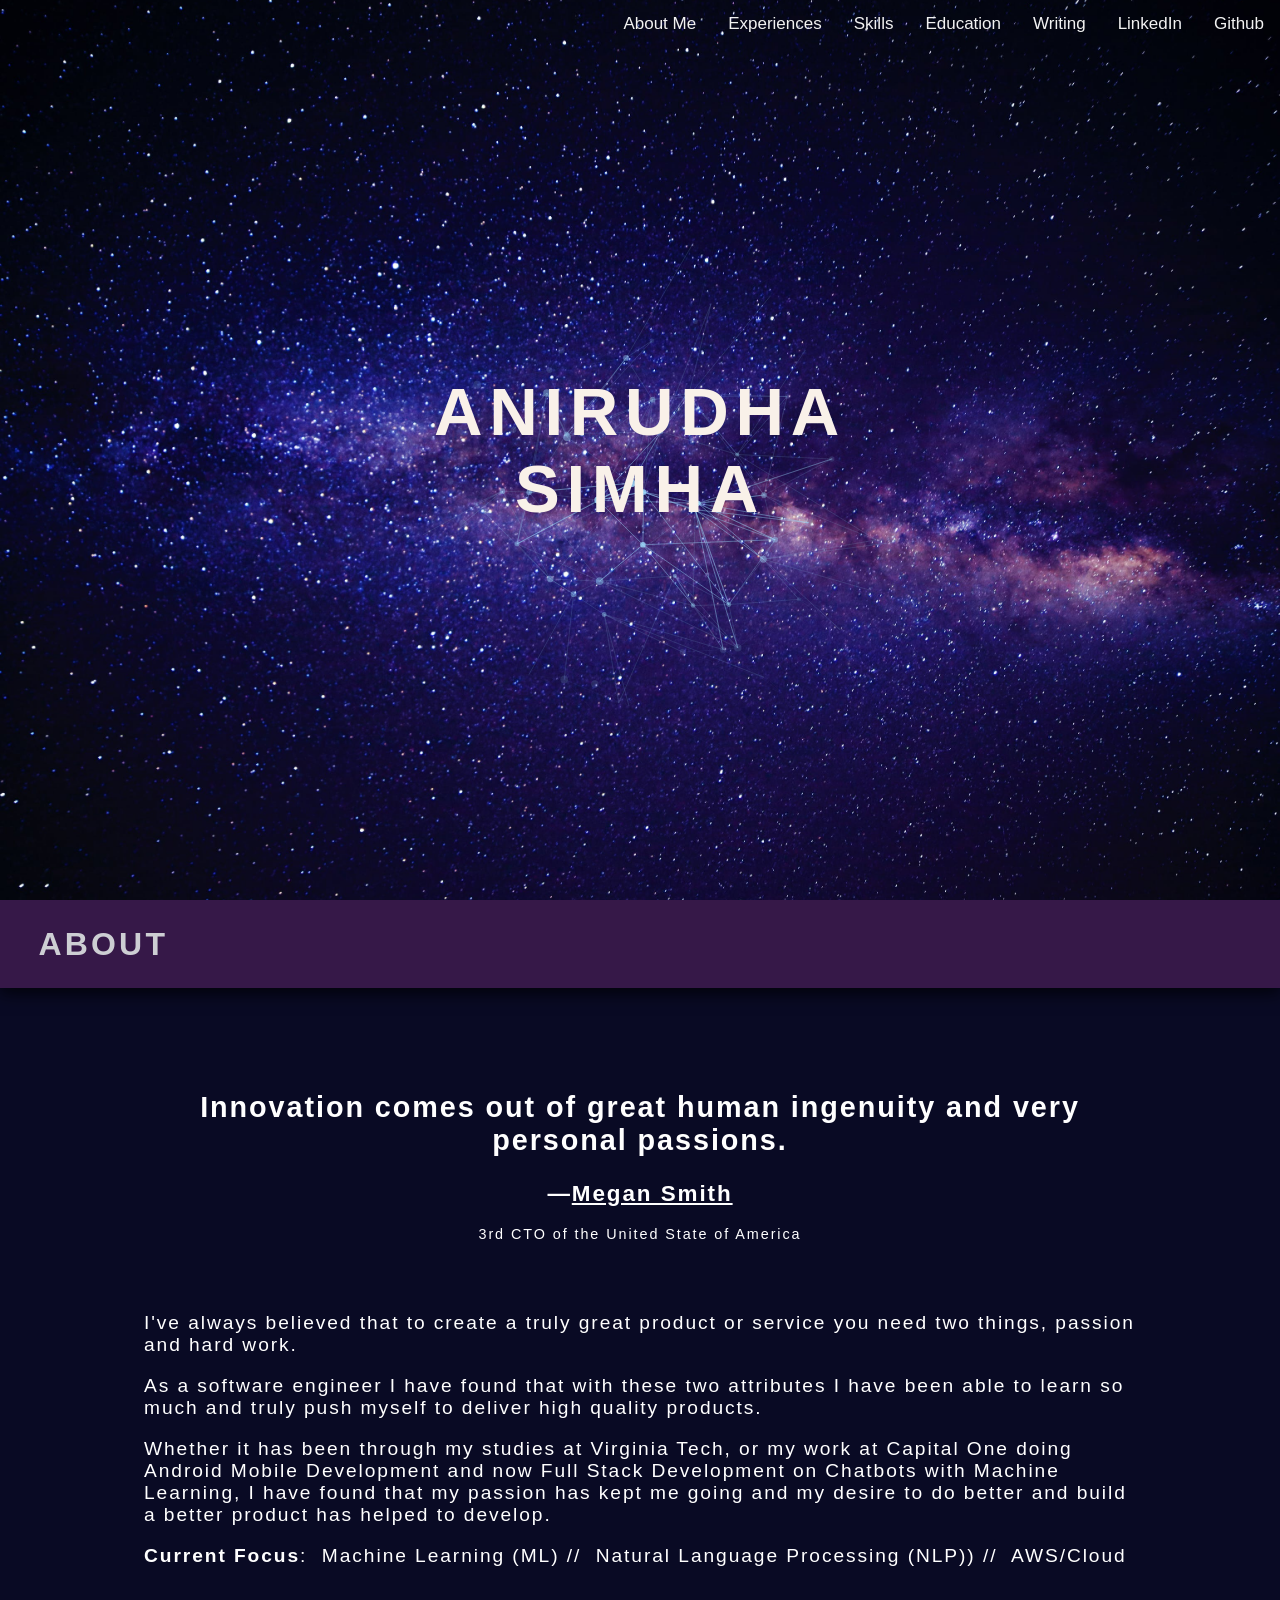
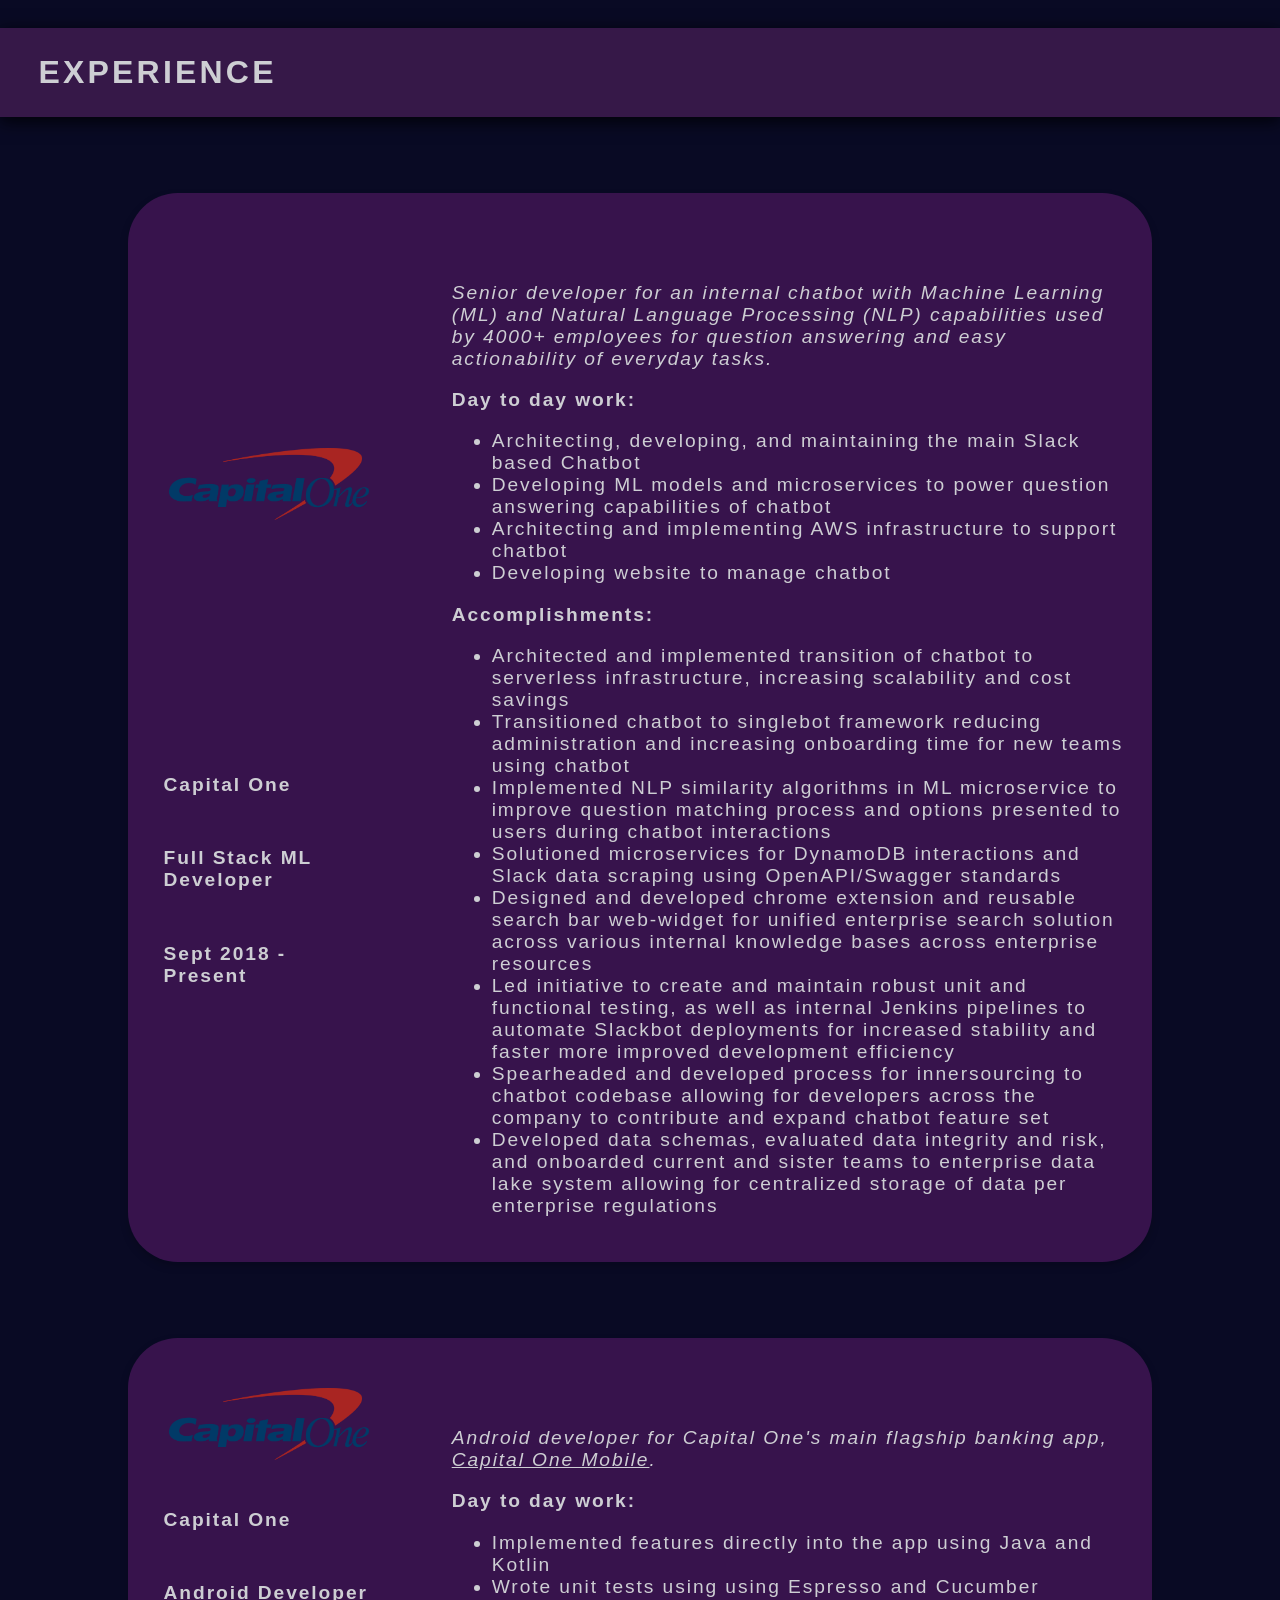
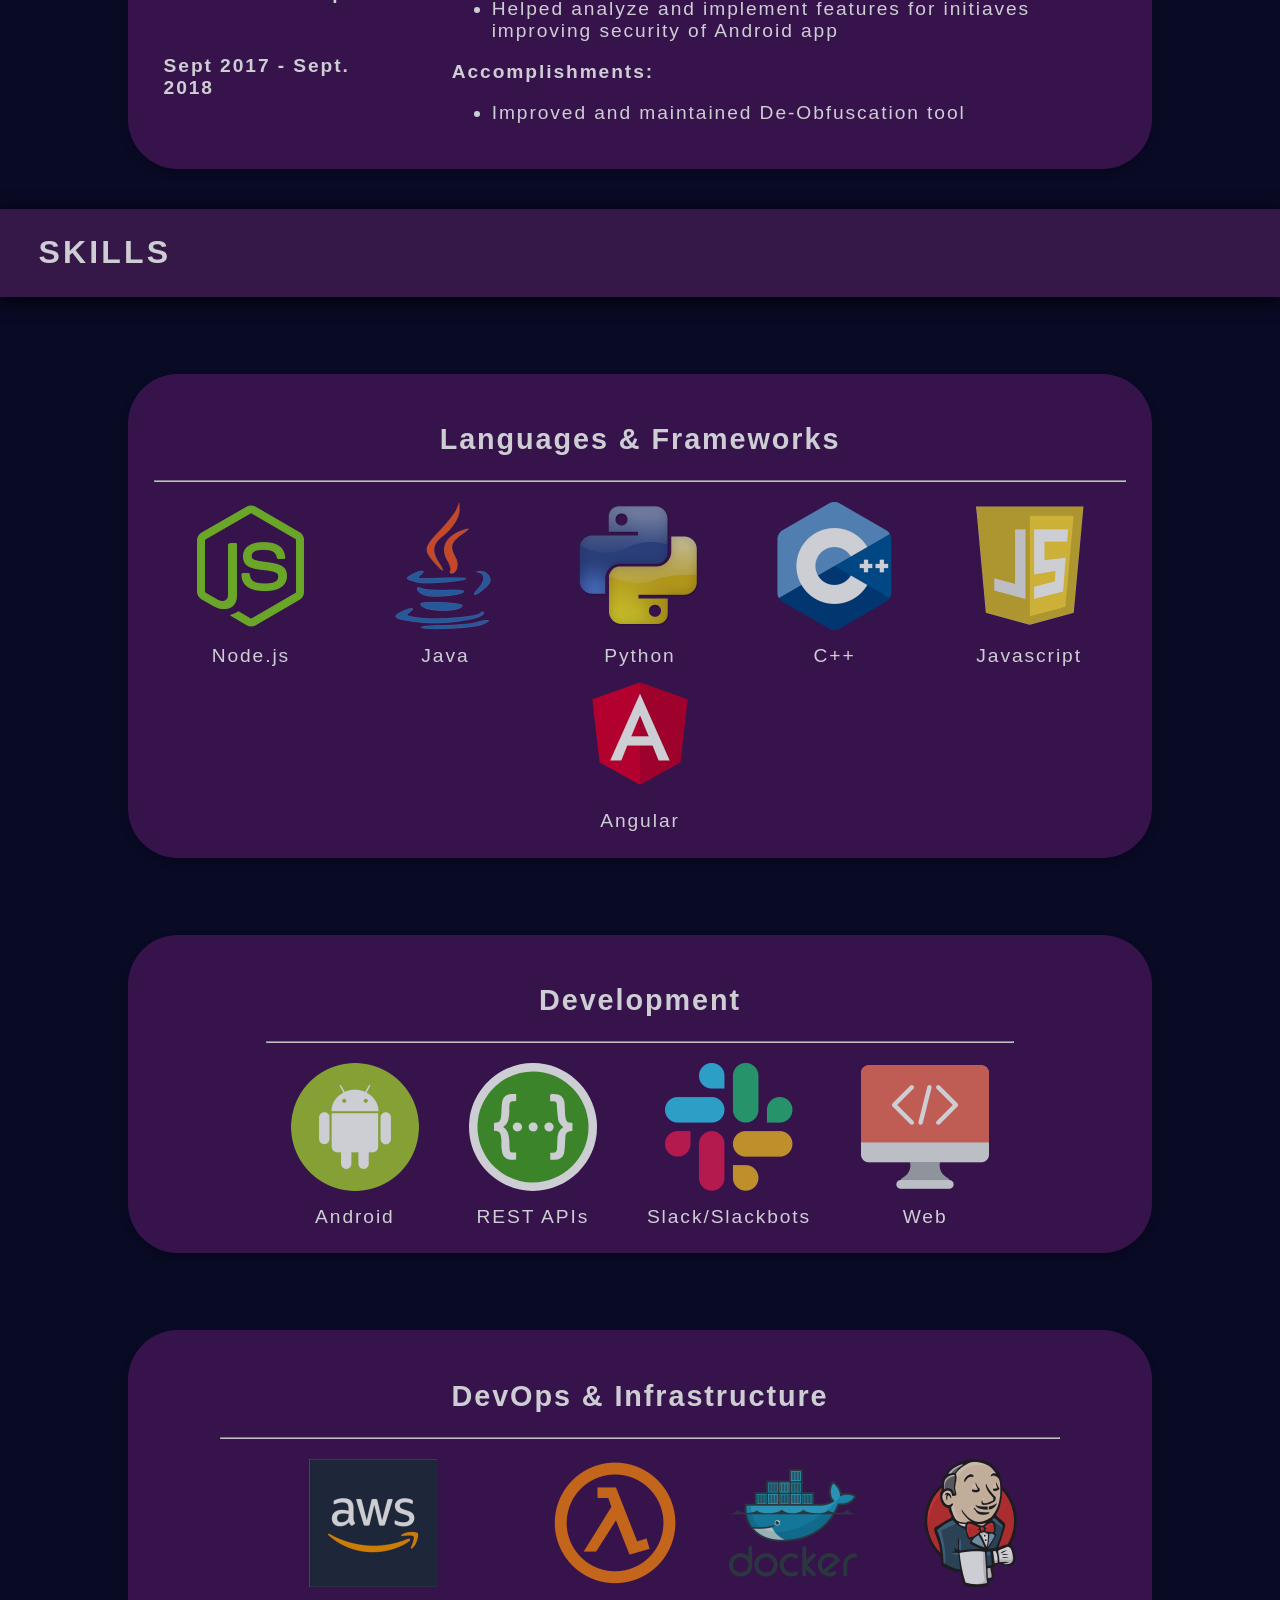
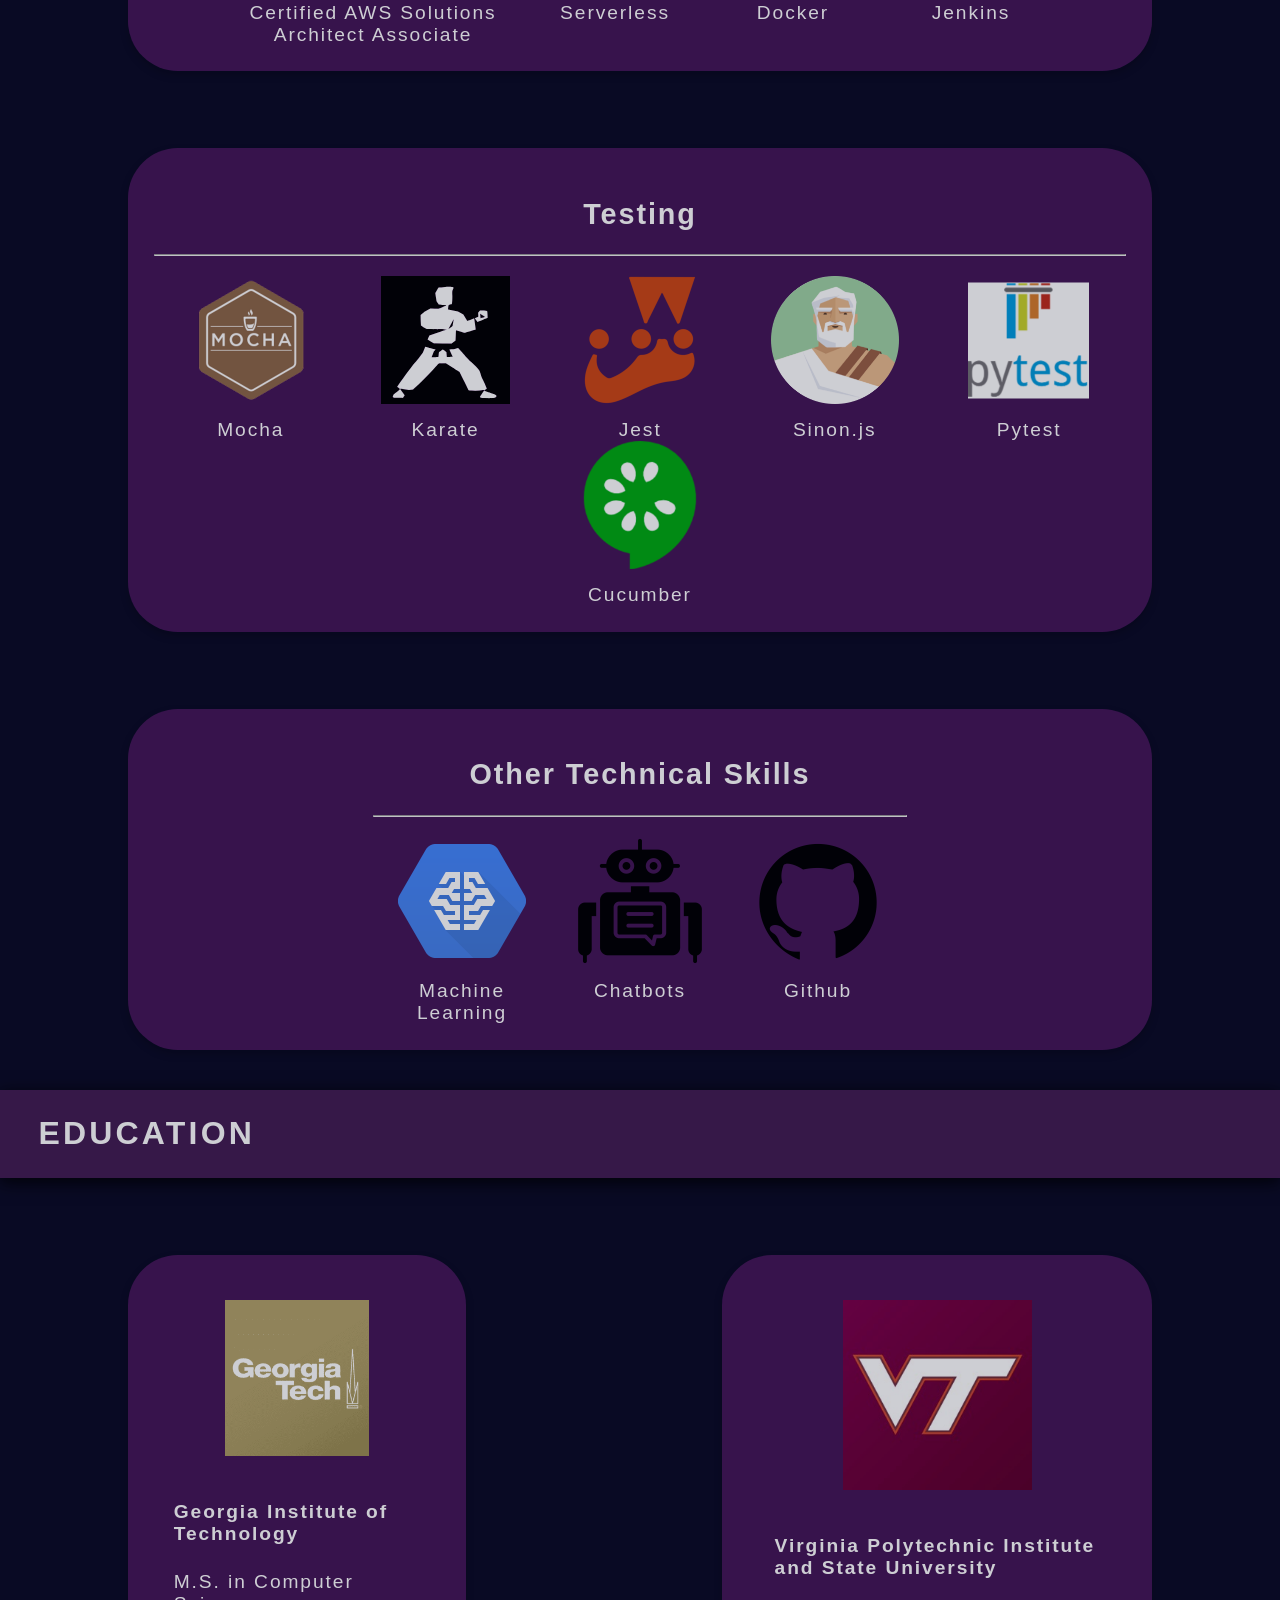
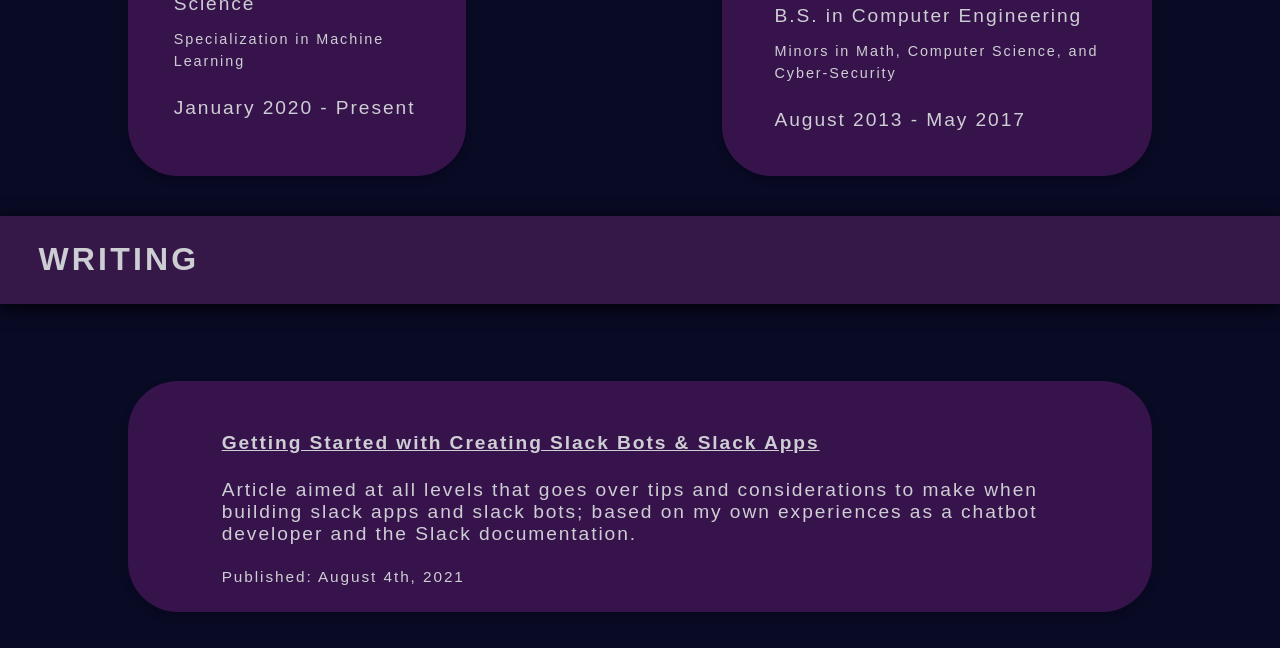
==== commit 4ff6503f: "Update index.html" ====
--- a/index.html
+++ b/index.html
@@ -422,7 +422,7 @@
 
                 <h4><b>Georgia Institute of Technology</b></h4>
 
-                <p>Pursuing M.S. in Computer Science</p>
+                <p>M.S. in Computer Science</p>
                 <sup>Specialization in Machine Learning</sup>
 
                 <p>January 2020 - Present</p>
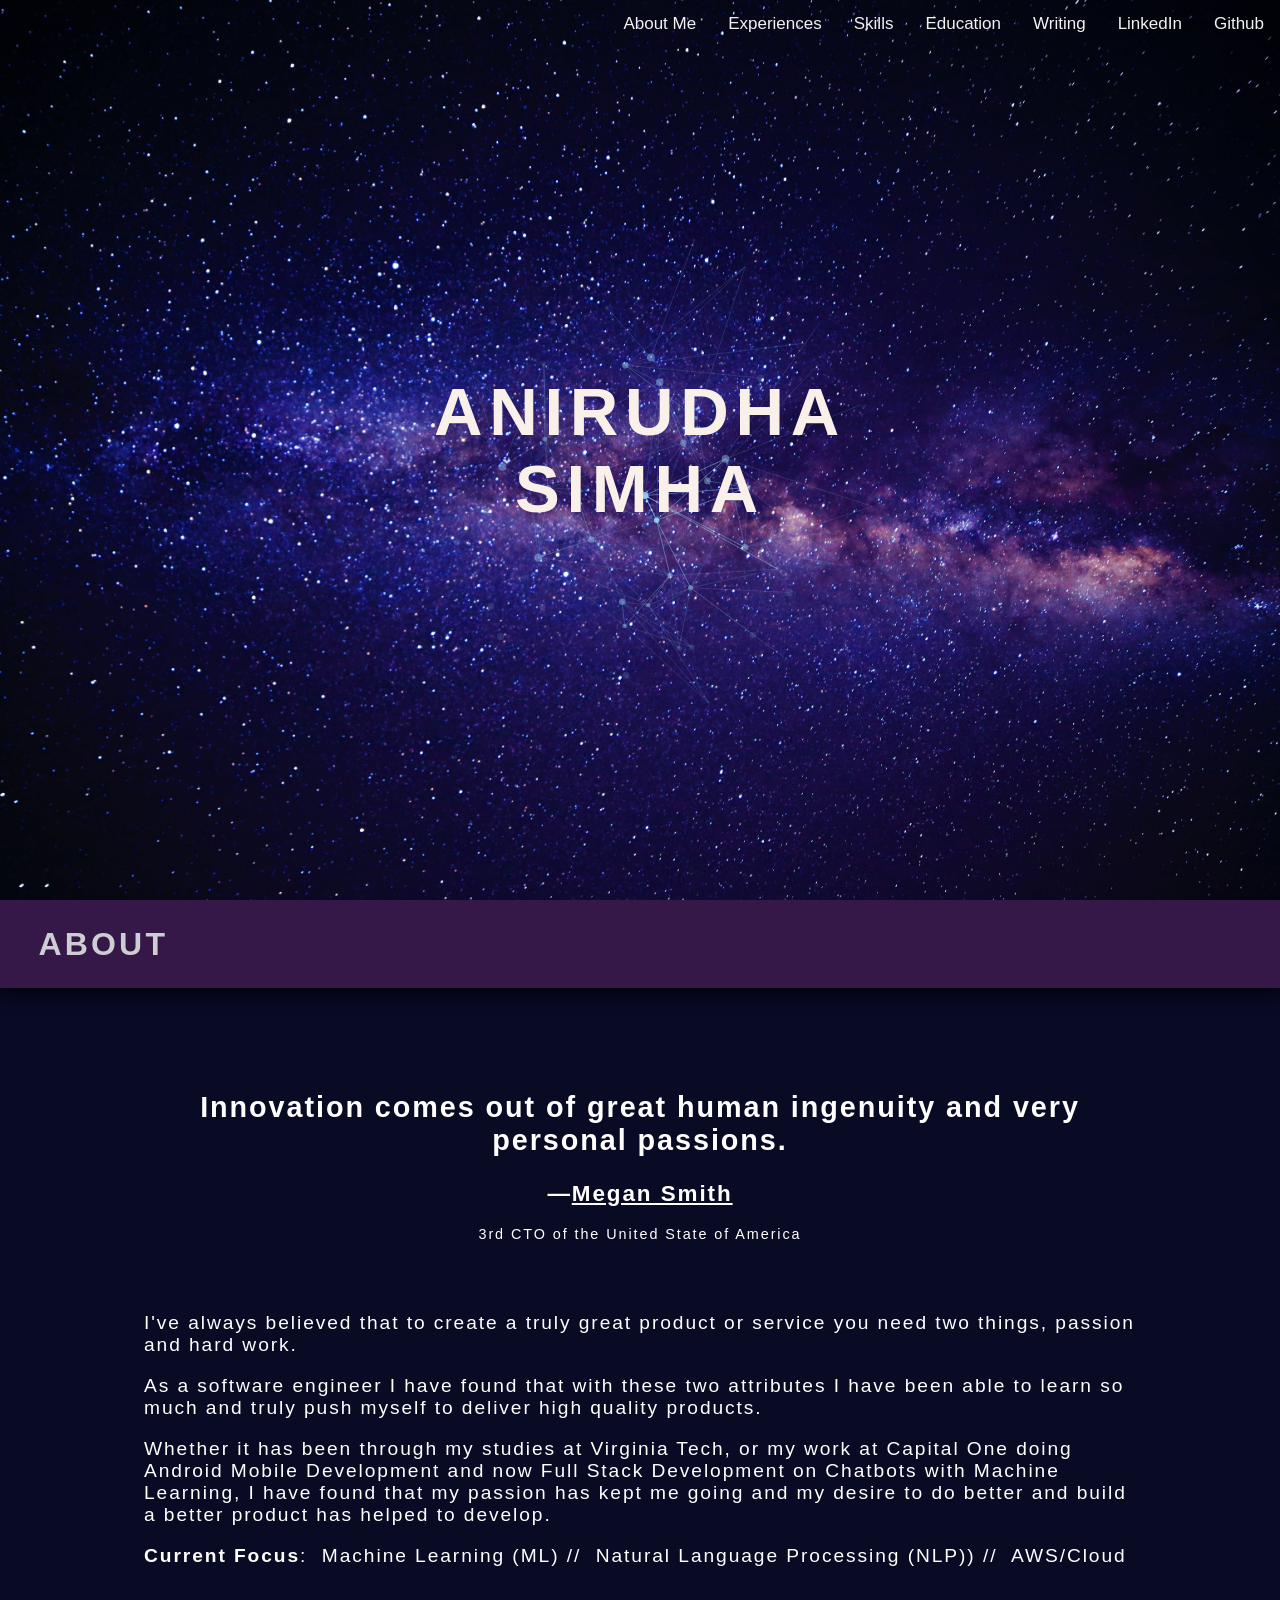
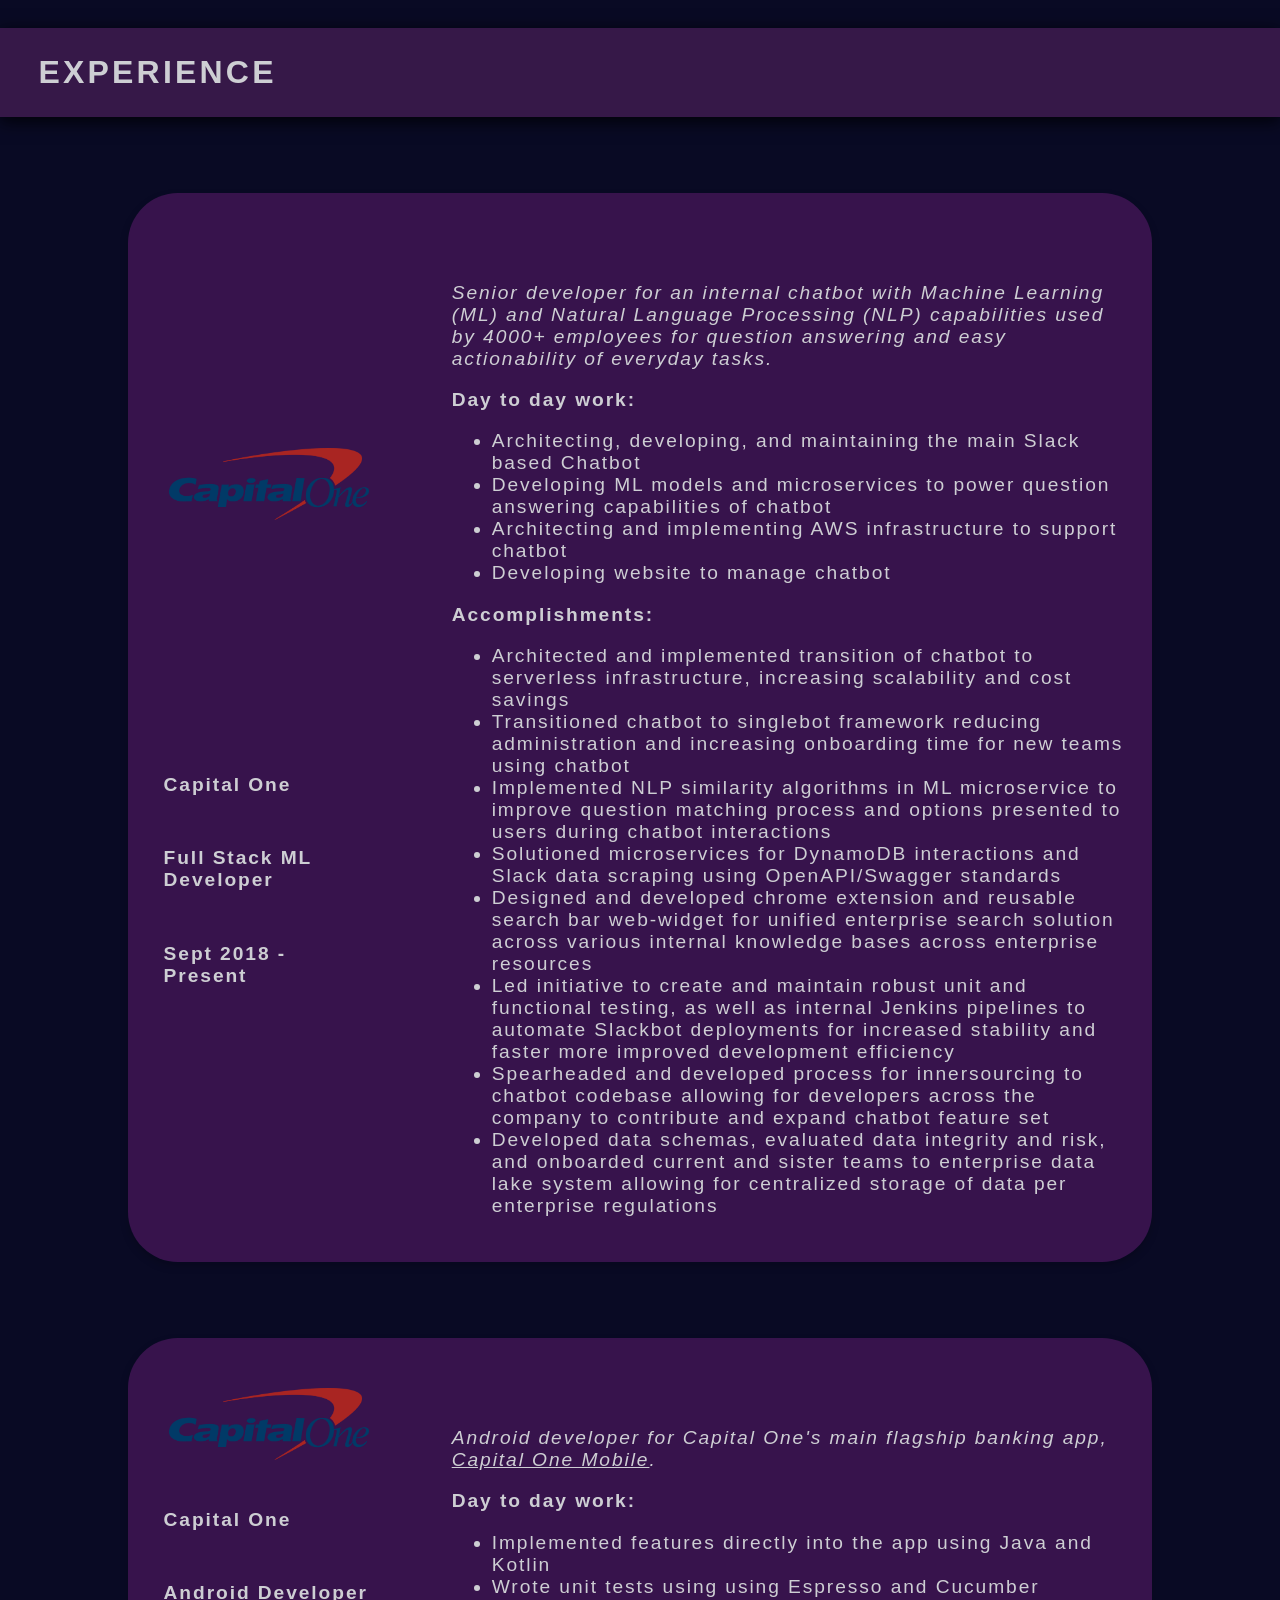
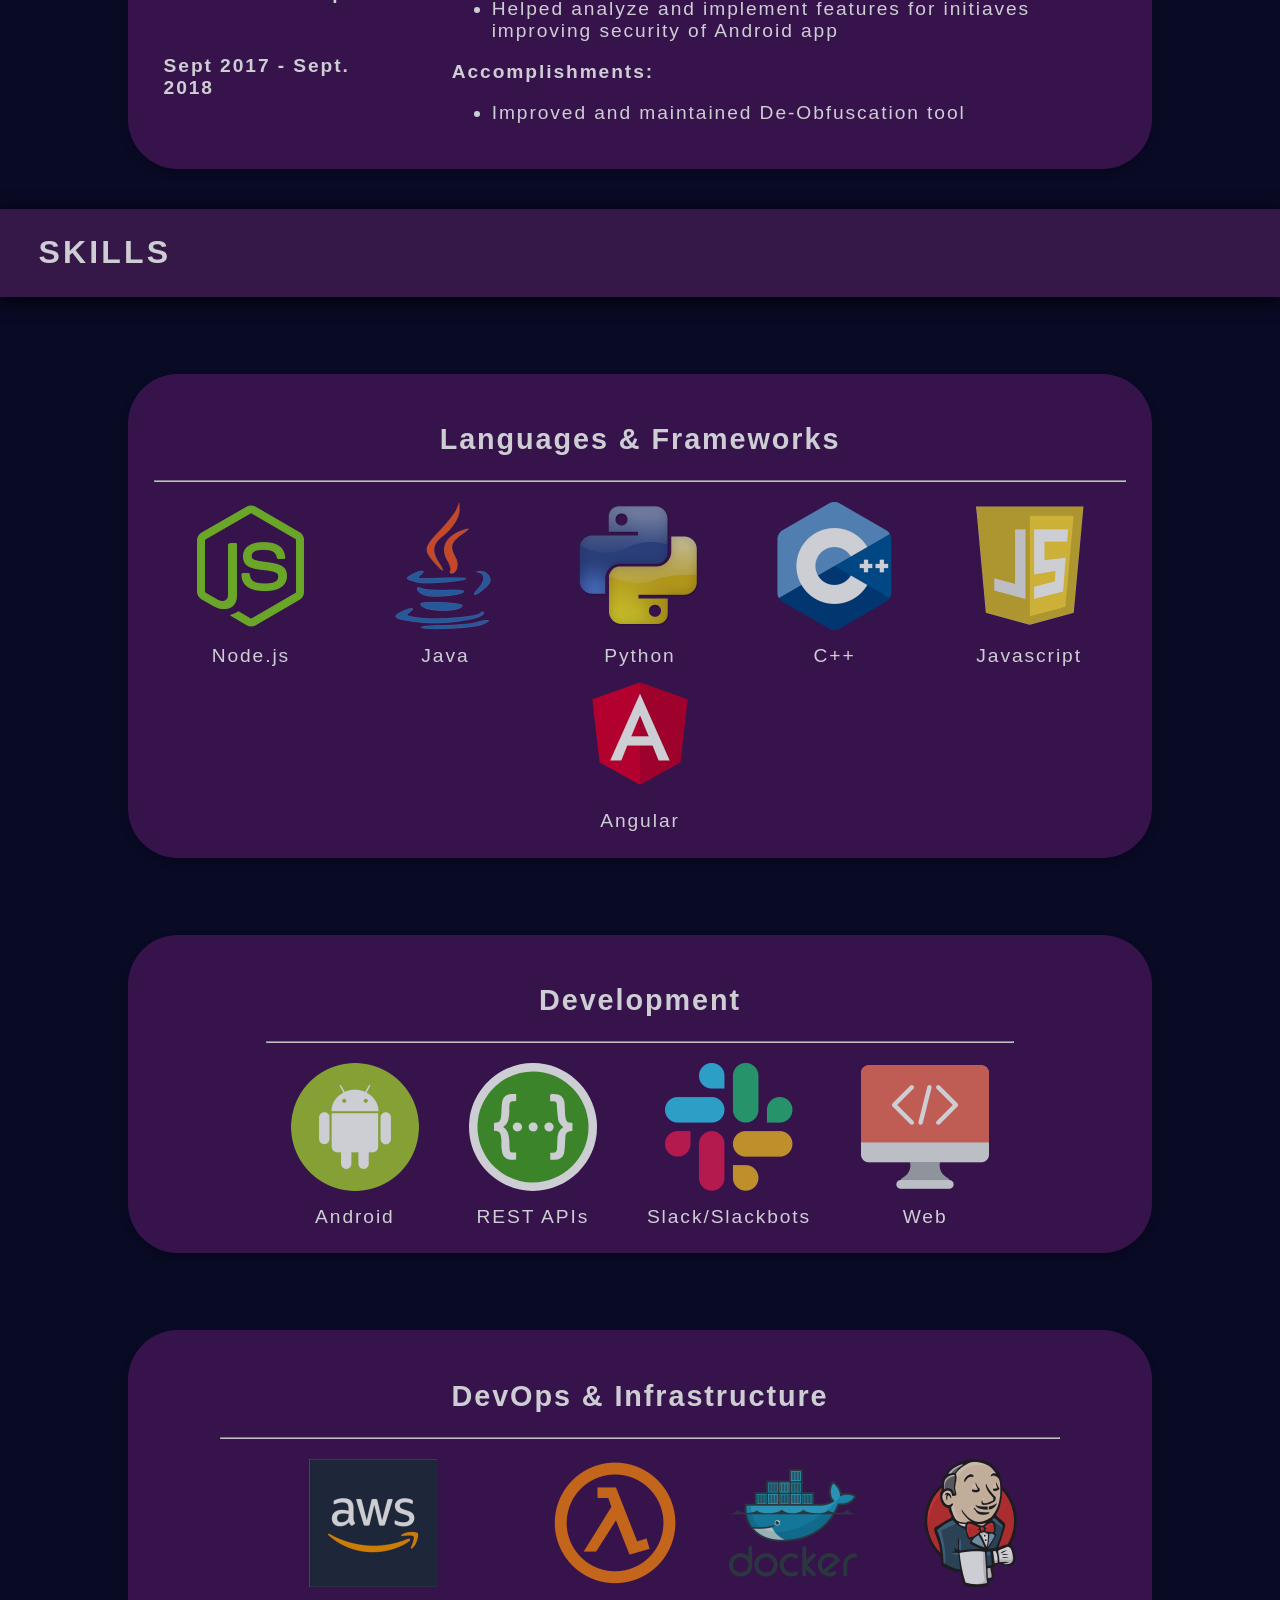
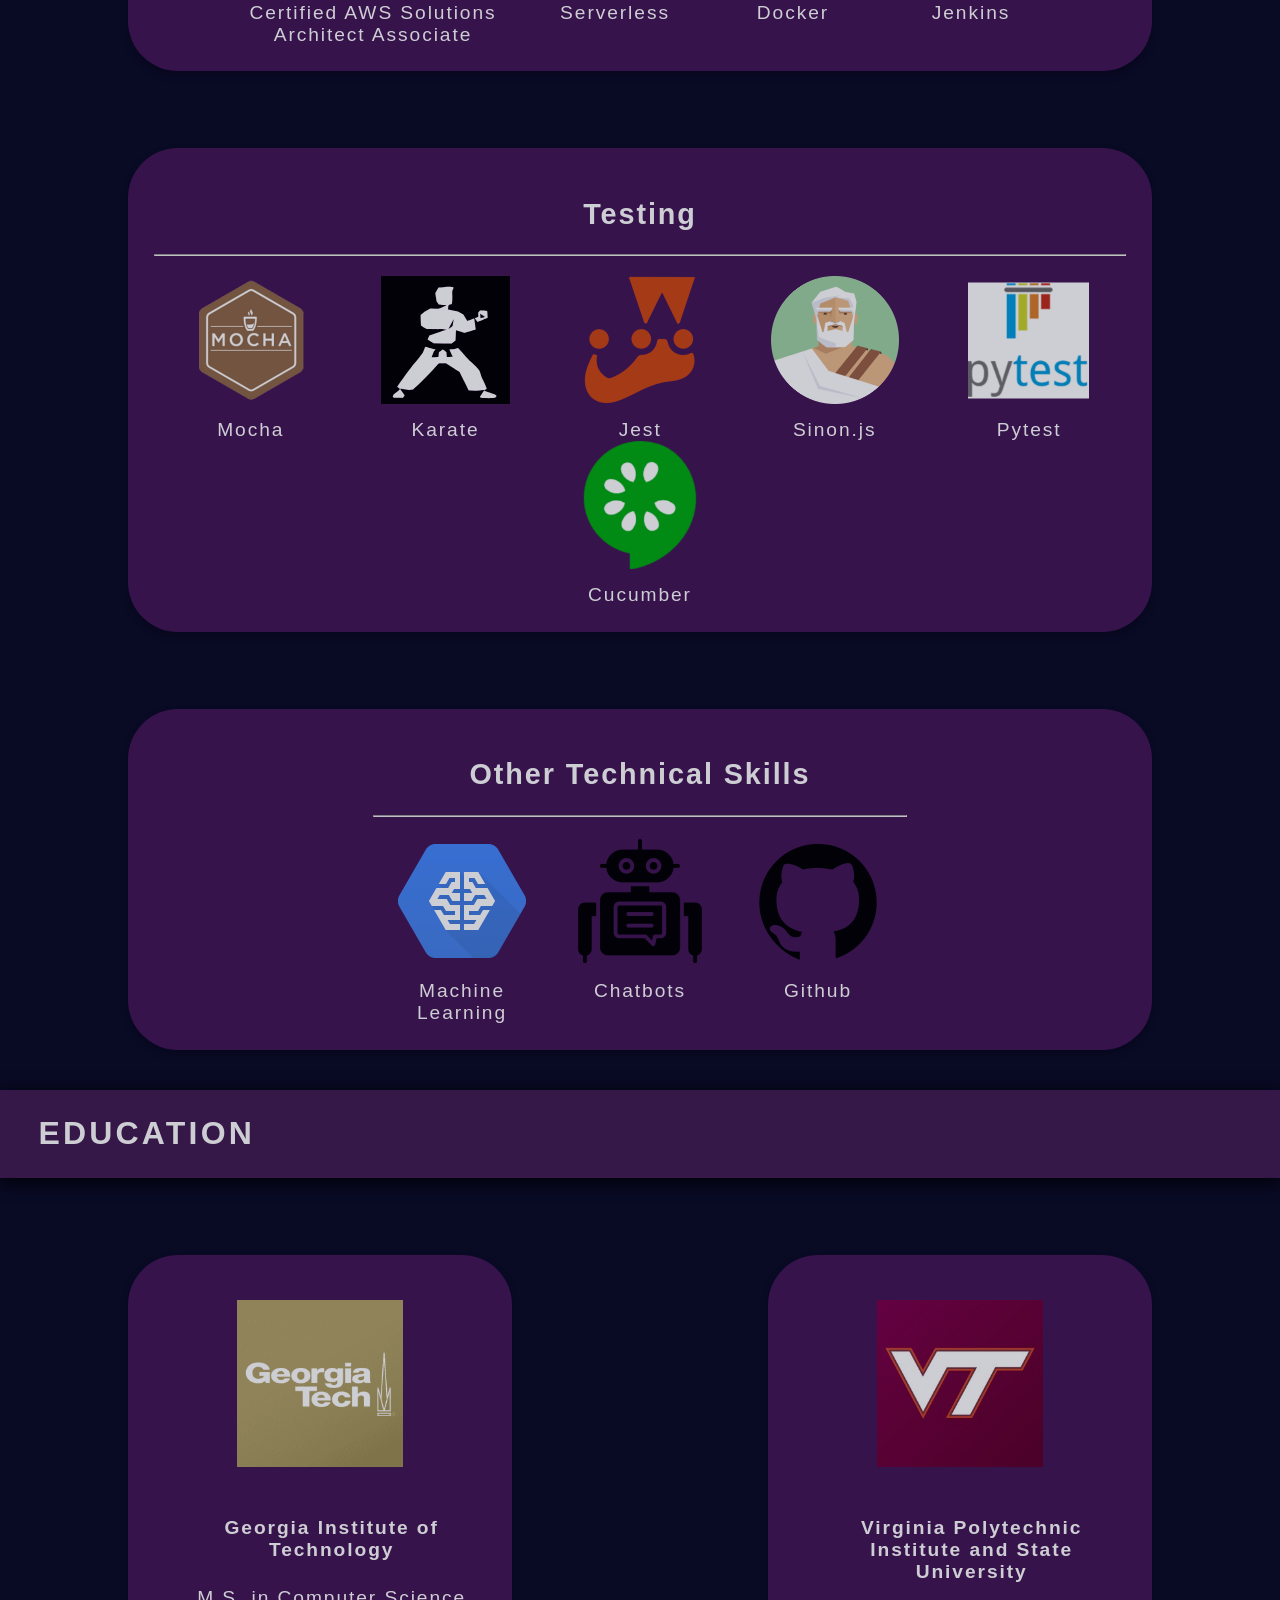
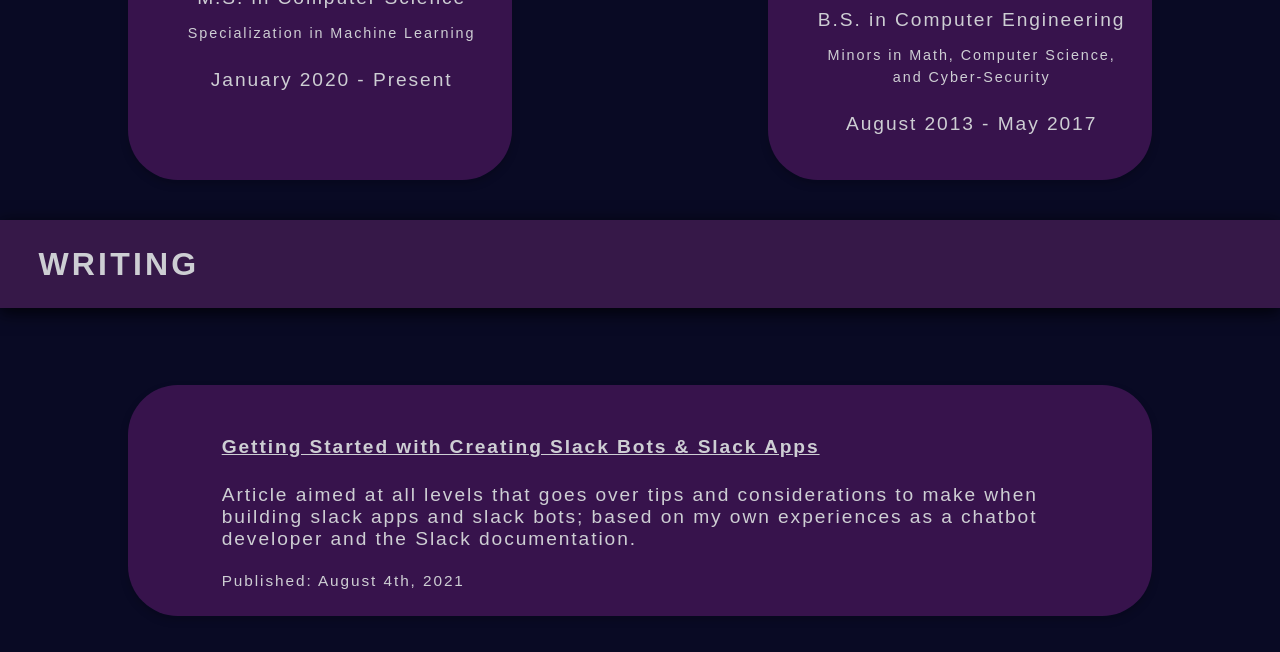
==== commit 398481a8: "Update index.html" ====
--- a/index.html
+++ b/index.html
@@ -414,34 +414,42 @@
 <section id="education" style=" margin-top: 40px; ">
 
     <h1 class=" section-title ">Education</h1>
-    <div class=" education">
-
-        <div class=" card section-content">
-            <img src="images/education/gt.jpeg" style="max-width: 50%; max-height: 50%; margin: 20px;">
-            <div class=" work-card-content " style=" margin-left: 7%; ">
-
-                <h4><b>Georgia Institute of Technology</b></h4>
-
-                <p>M.S. in Computer Science</p>
-                <sup>Specialization in Machine Learning</sup>
-
-                <p>January 2020 - Present</p>
-
-            </div>
-        </div>
-
-        <div class=" card section-content">
-            <img src="images/education/vt.jpg" style="max-width: 50%; max-height: 50%; margin: 20px;">
-            <div class=" work-card-content " style=" margin-left: 7%; ">
-
-                <h4><b>Virginia Polytechnic Institute and State University</b></h4>
-
-                <p>B.S. in Computer Engineering</p>
-                <sup>Minors in Math, Computer Science, and Cyber-Security</sup>
-
-                <p>August 2013 - May 2017</p>
-
-            </div>
+    <div class=" education" style="display: flex">
+
+        <div class=" card section-content" style="flex: 1">
+            <figure style="text-align: center">
+                <img src="images/education/gt.jpeg" style="max-width: 50%; max-height: 50%; margin: 20px;">
+                <figcaption style=" margin-left: 7%; ">
+
+                    <h4><b>Georgia Institute of Technology</b></h4>
+
+                    <p>
+                        M.S. in Computer Science
+                    </p>
+                    <sup>Specialization in Machine Learning</sup>
+
+                    <p>January 2020 - Present</p>
+
+                </figcaption>
+            </figure>
+
+        </div>
+
+        <div class=" card section-content" style="flex: 1">
+            <figure style="text-align: center">
+                <img src="images/education/vt.jpg" style="max-width: 50%; max-height: 50%; margin: 20px;">
+                <figcaption style=" margin-left: 7%; ">
+
+                    <h4><b>Virginia Polytechnic Institute and State University</b></h4>
+
+                    <p>B.S. in Computer Engineering</p>
+                    <sup>Minors in Math, Computer Science, and Cyber-Security</sup>
+
+                    <p>August 2013 - May 2017</p>
+
+                </figcaption>
+            </figure>
+
         </div>
     </div>
 
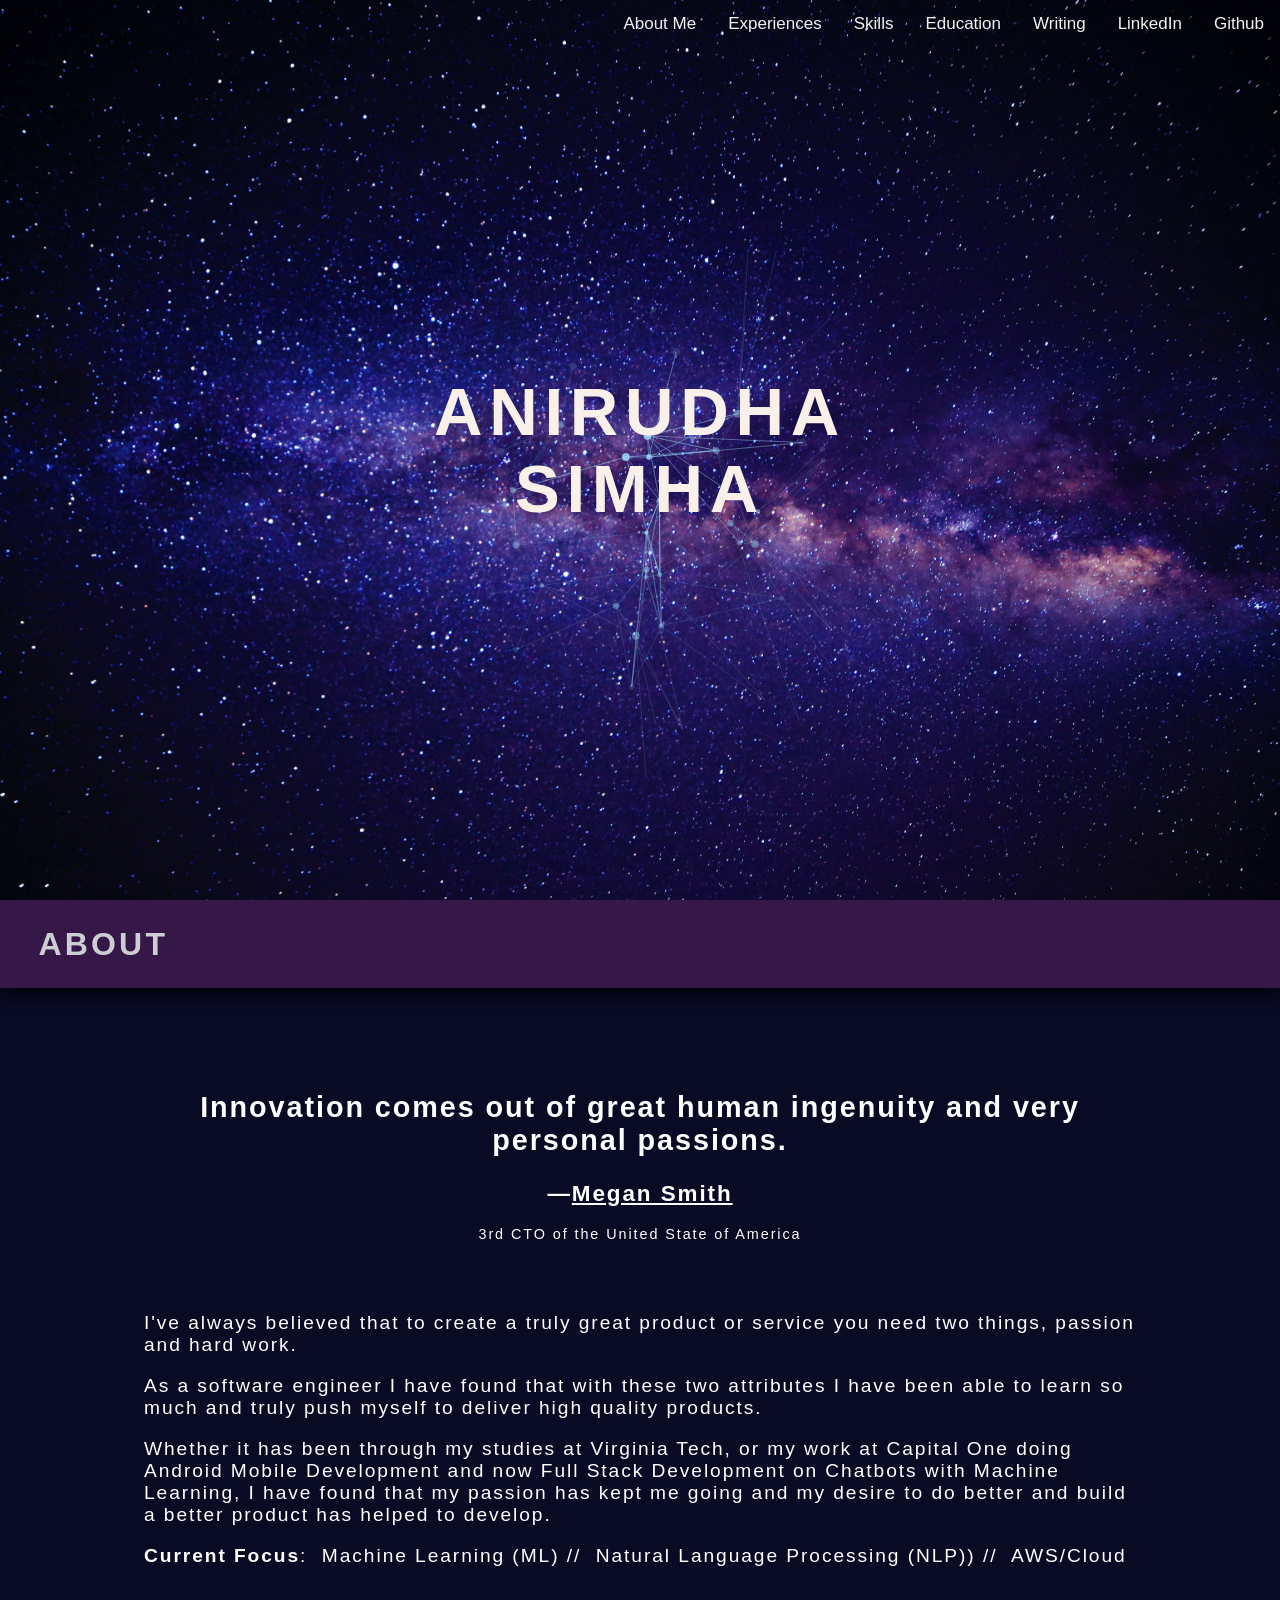
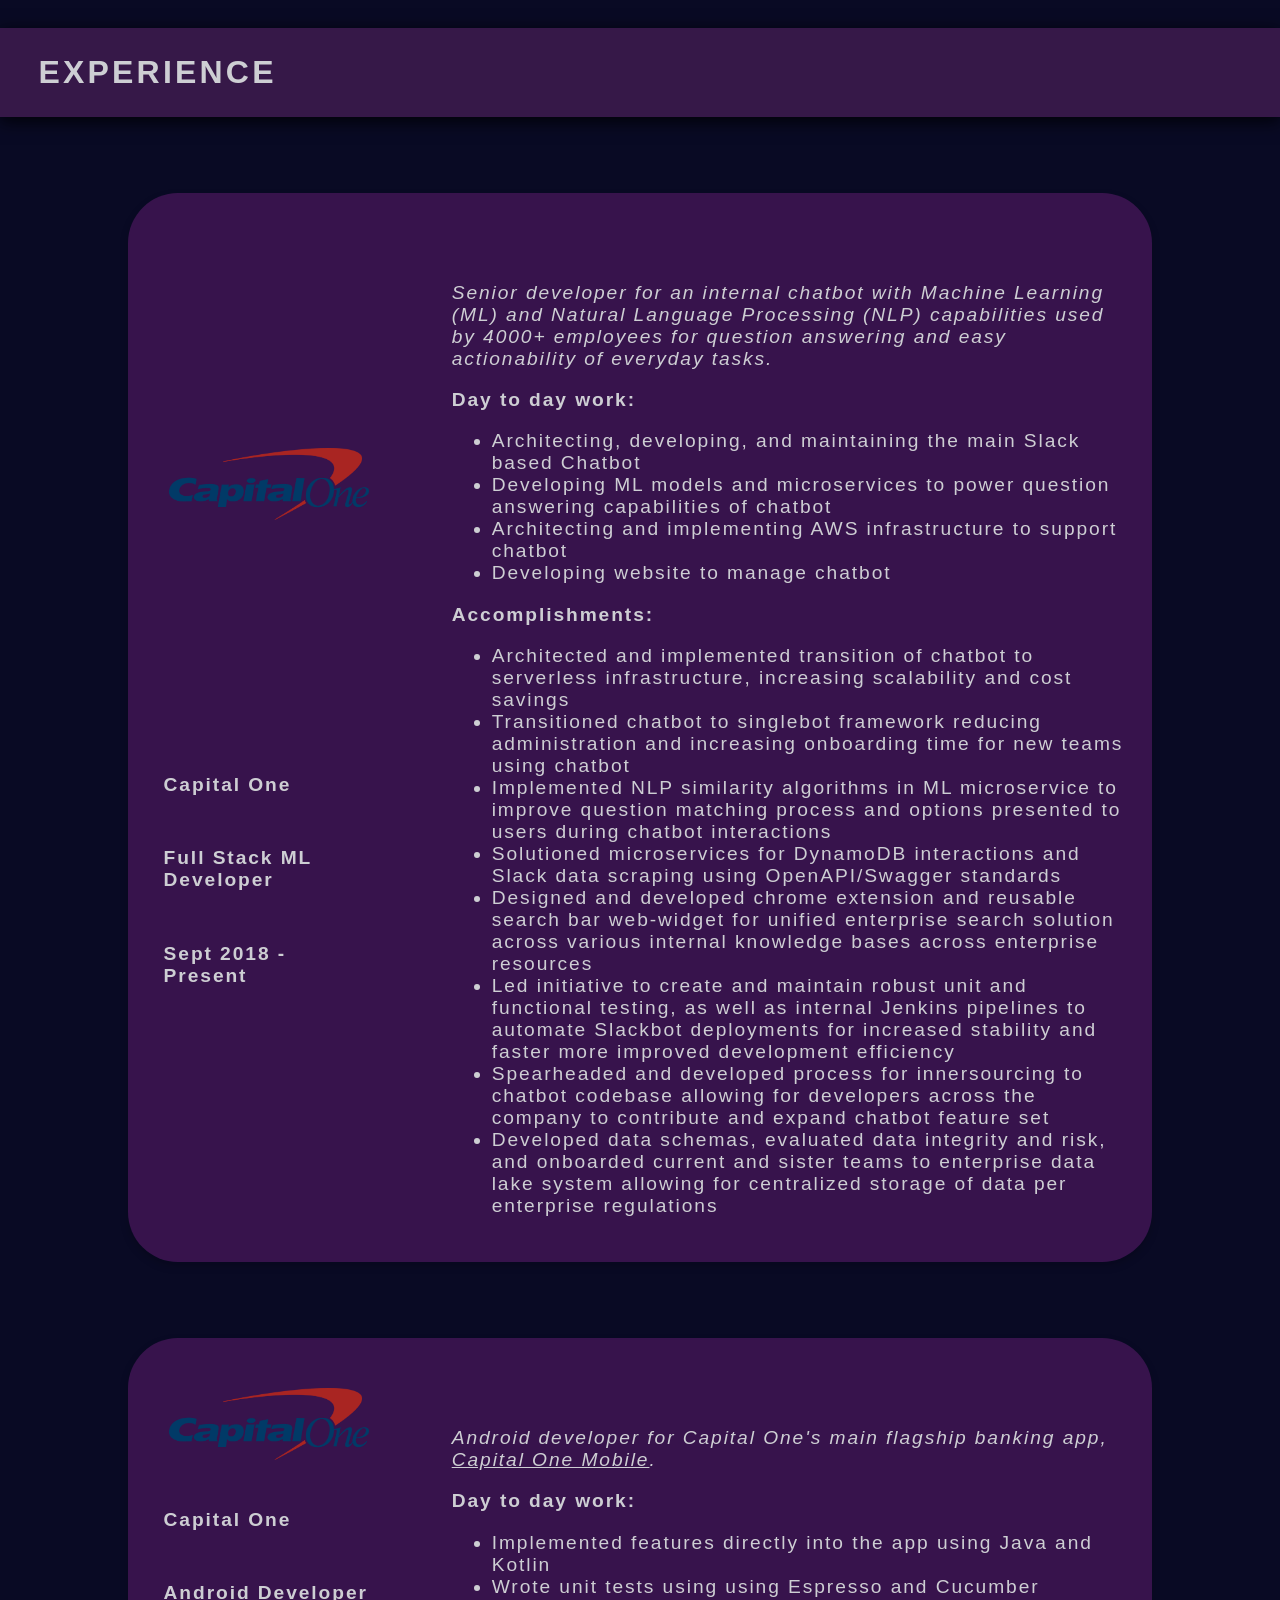
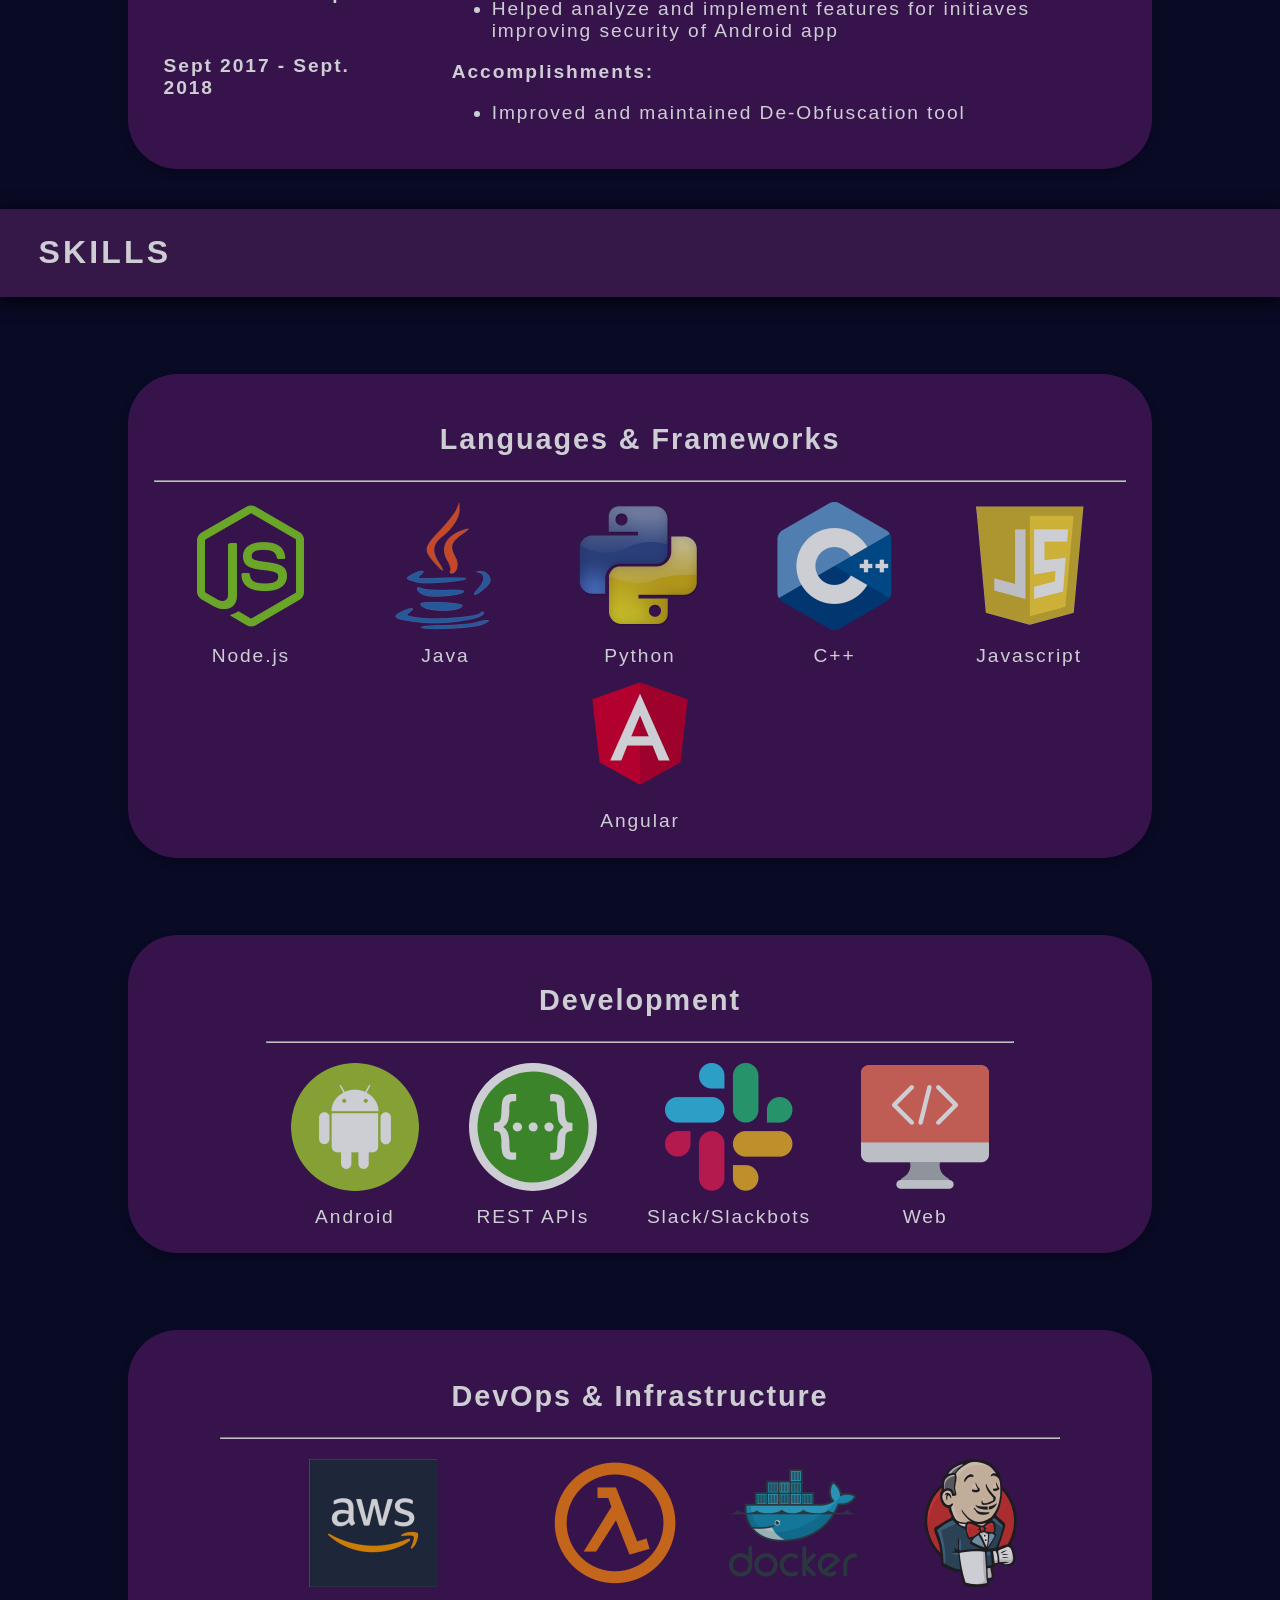
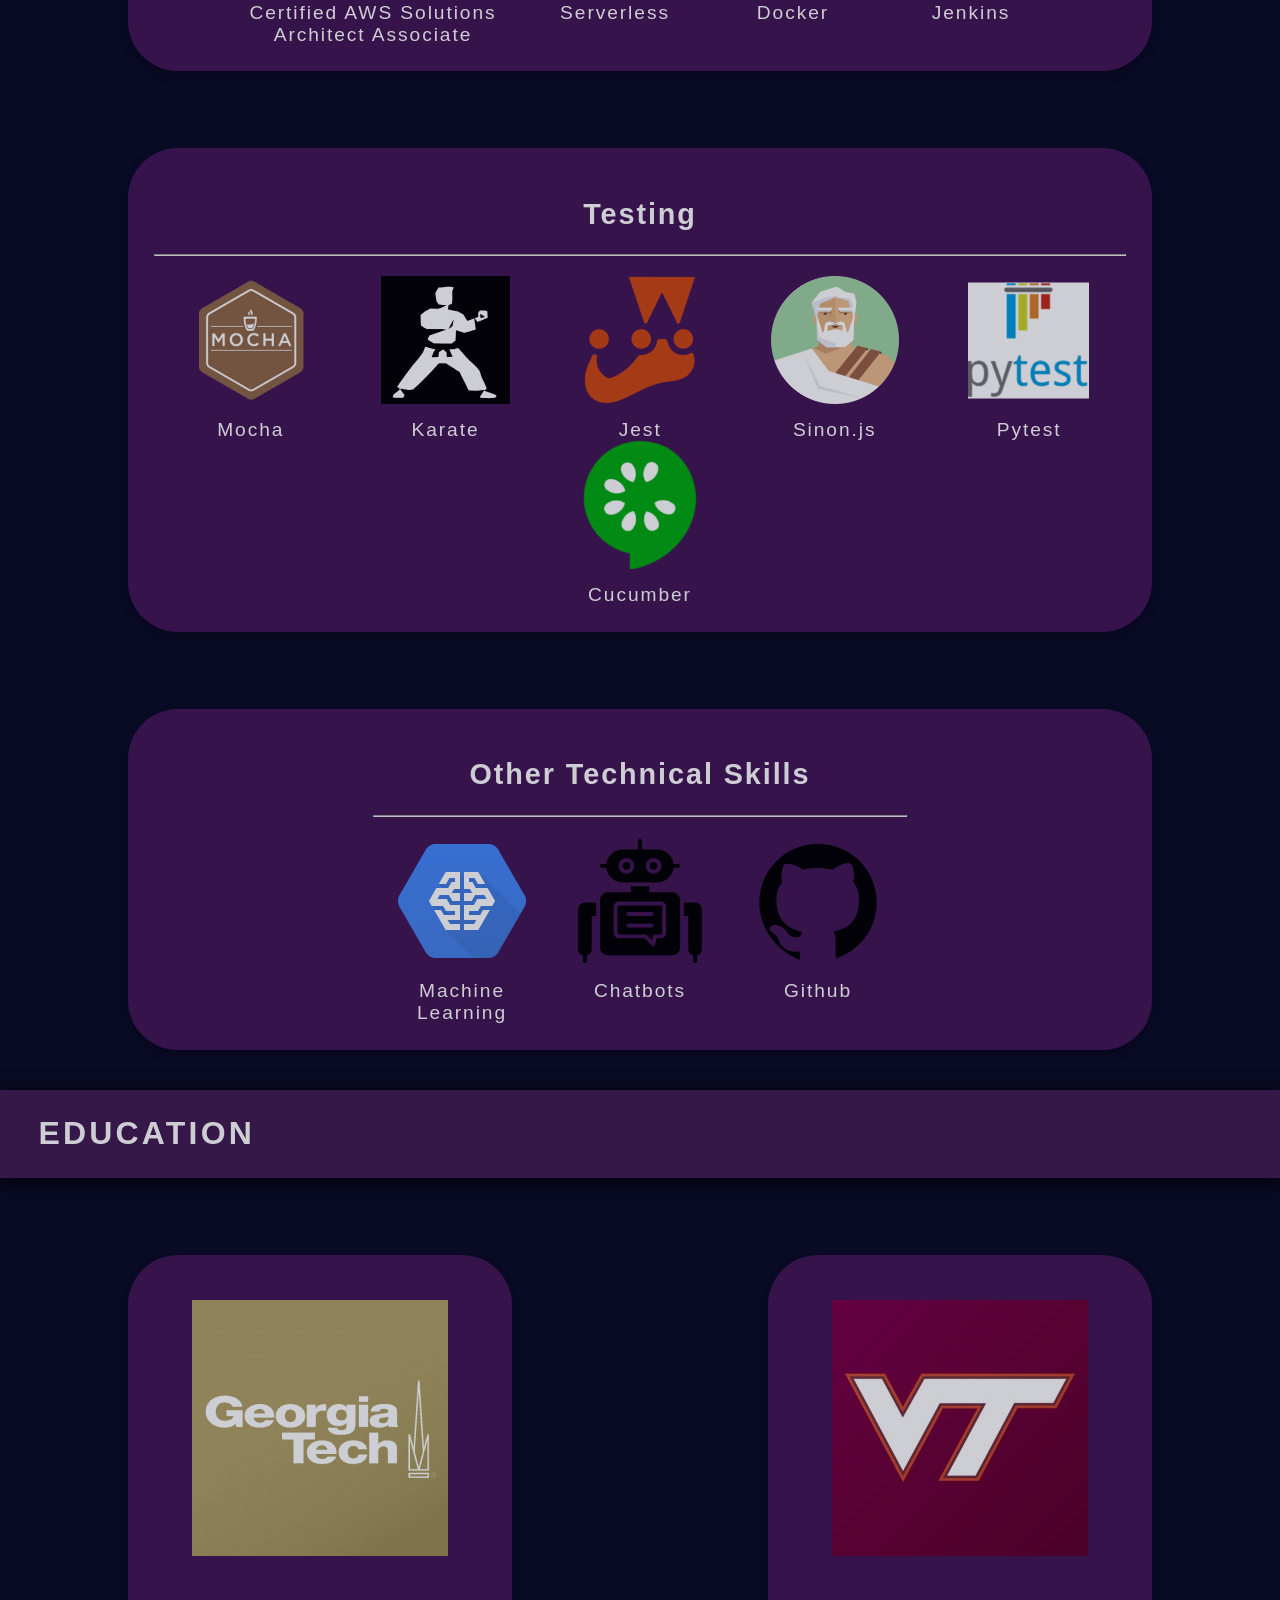
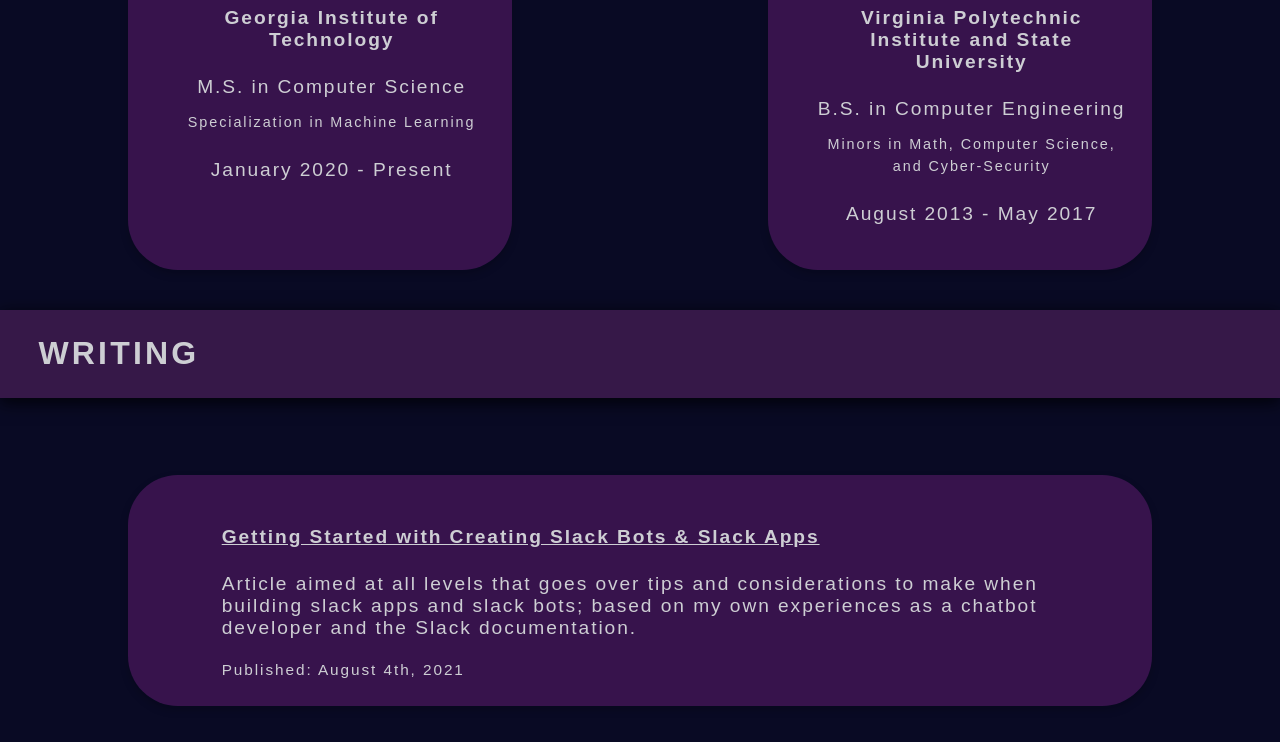
==== commit 050753d8: "edu logos fixed" ====
--- a/index.html
+++ b/index.html
@@ -418,7 +418,7 @@
 
         <div class=" card section-content" style="flex: 1">
             <figure style="text-align: center">
-                <img src="images/education/gt.jpeg" style="max-width: 50%; max-height: 50%; margin: 20px;">
+                <img class="education-logo" src="images/education/gt.jpeg">
                 <figcaption style=" margin-left: 7%; ">
 
                     <h4><b>Georgia Institute of Technology</b></h4>
@@ -437,7 +437,7 @@
 
         <div class=" card section-content" style="flex: 1">
             <figure style="text-align: center">
-                <img src="images/education/vt.jpg" style="max-width: 50%; max-height: 50%; margin: 20px;">
+                <img class="education-logo" src="images/education/vt.jpg">
                 <figcaption style=" margin-left: 7%; ">
 
                     <h4><b>Virginia Polytechnic Institute and State University</b></h4>
--- a/styles/main.css
+++ b/styles/main.css
@@ -195,6 +195,12 @@
     flex-flow: row wrap;
 }
 
+.education-logo {
+    /*max-width: 50%;*/
+    max-height: 50%;
+    object-fit: contain;
+    margin: 20px;
+}
 
 /* SCROLL BAR */
 
